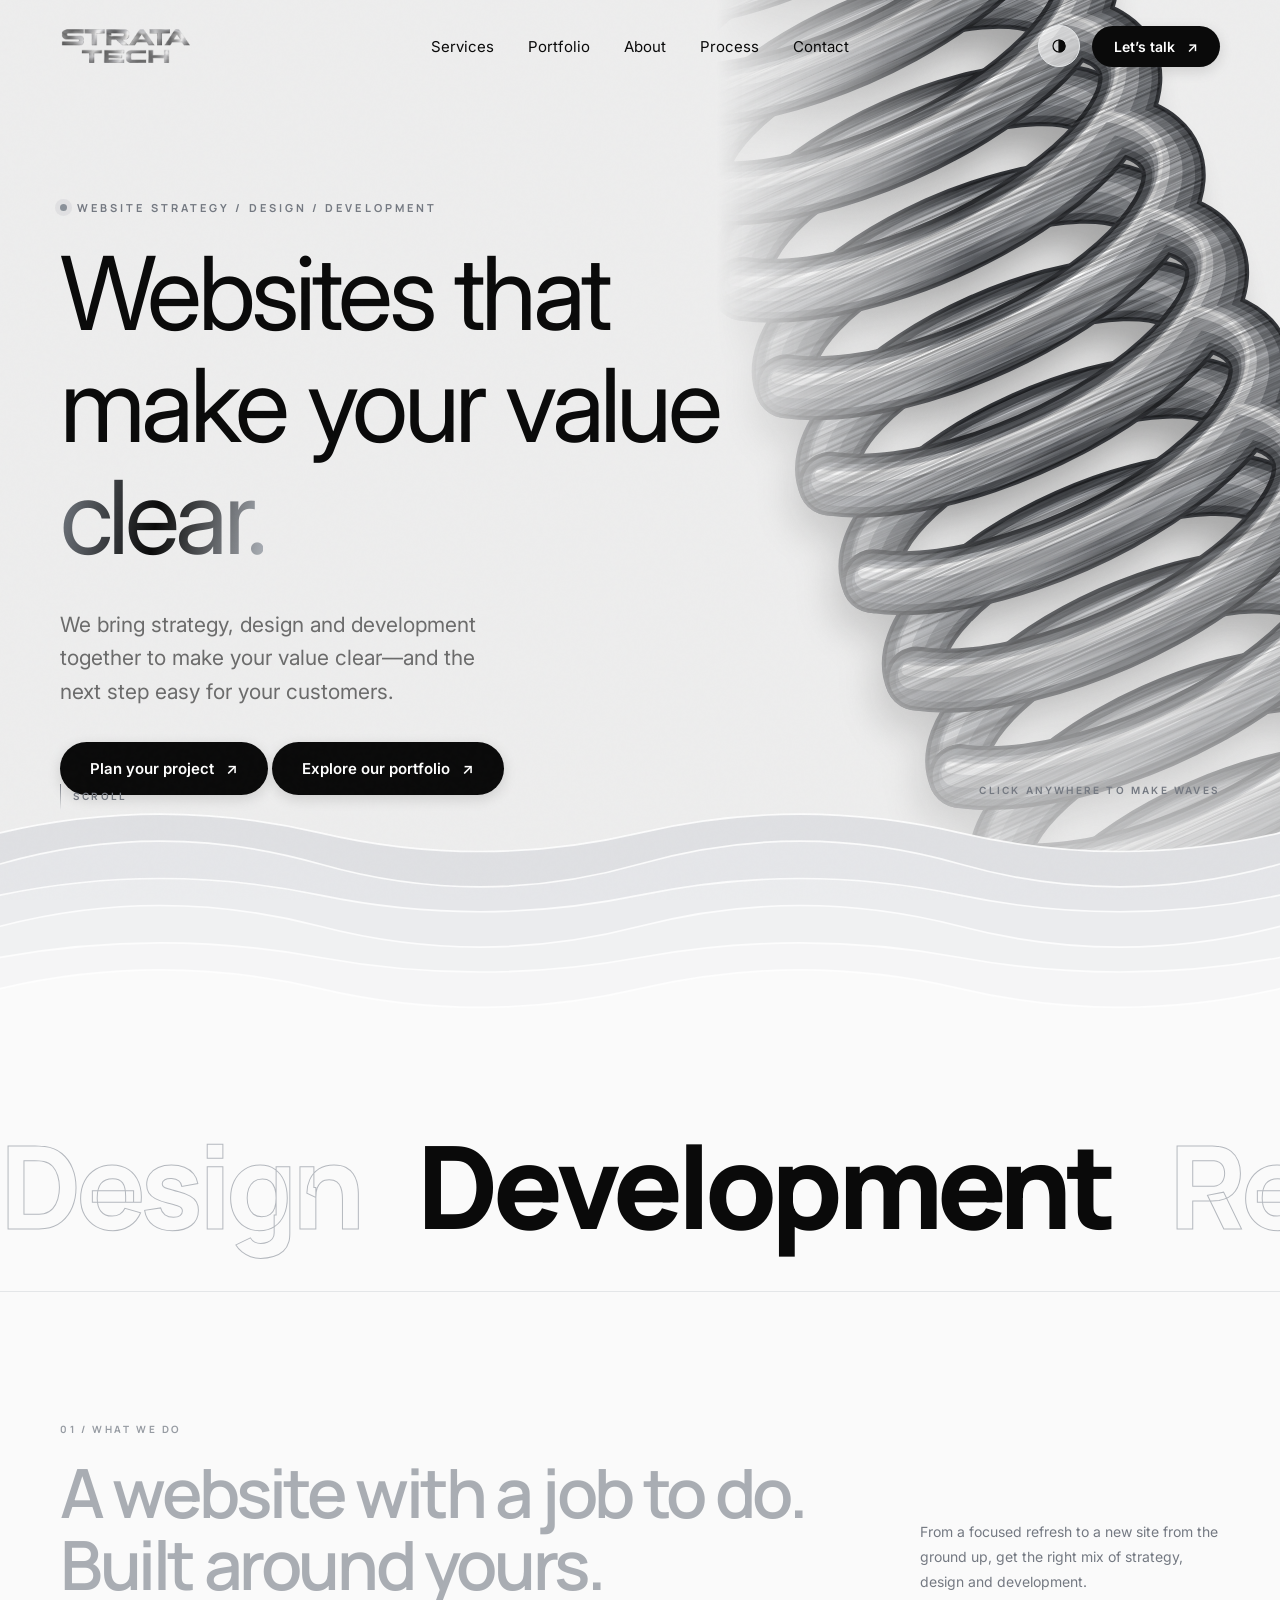
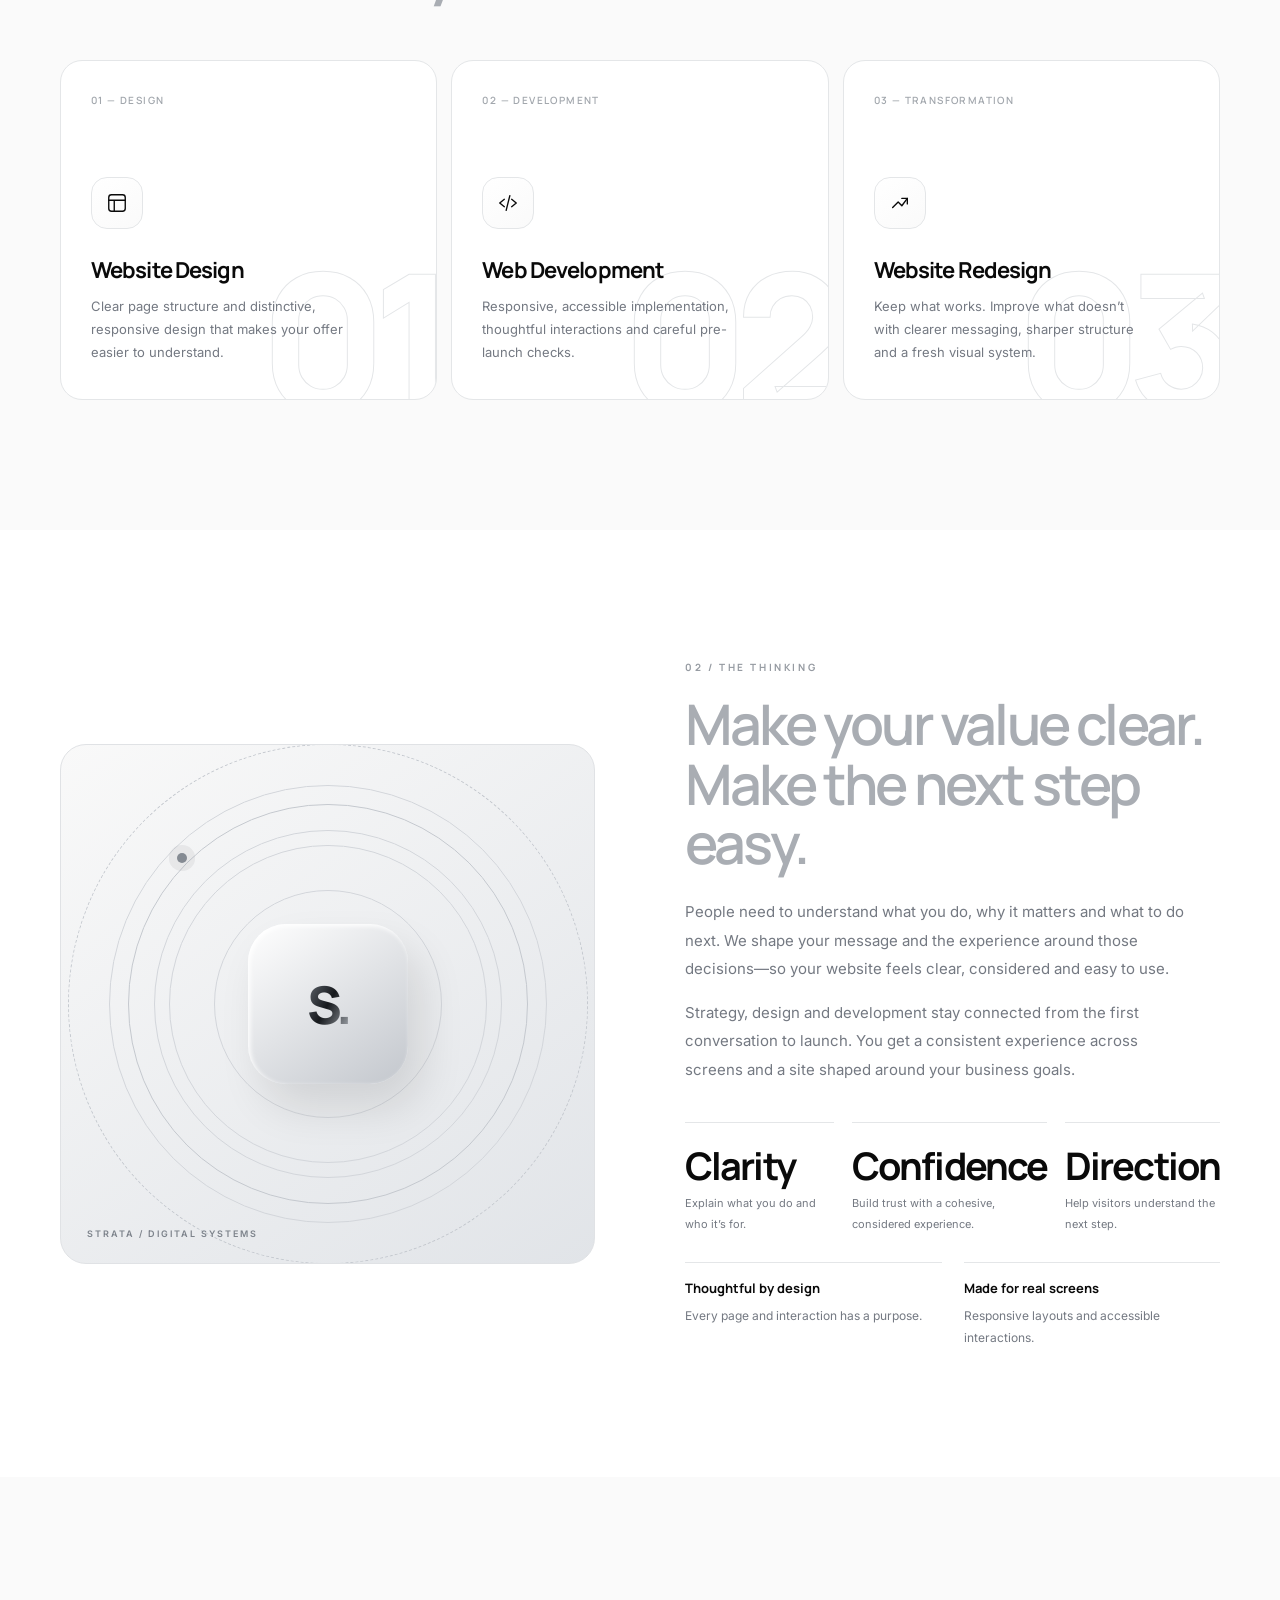
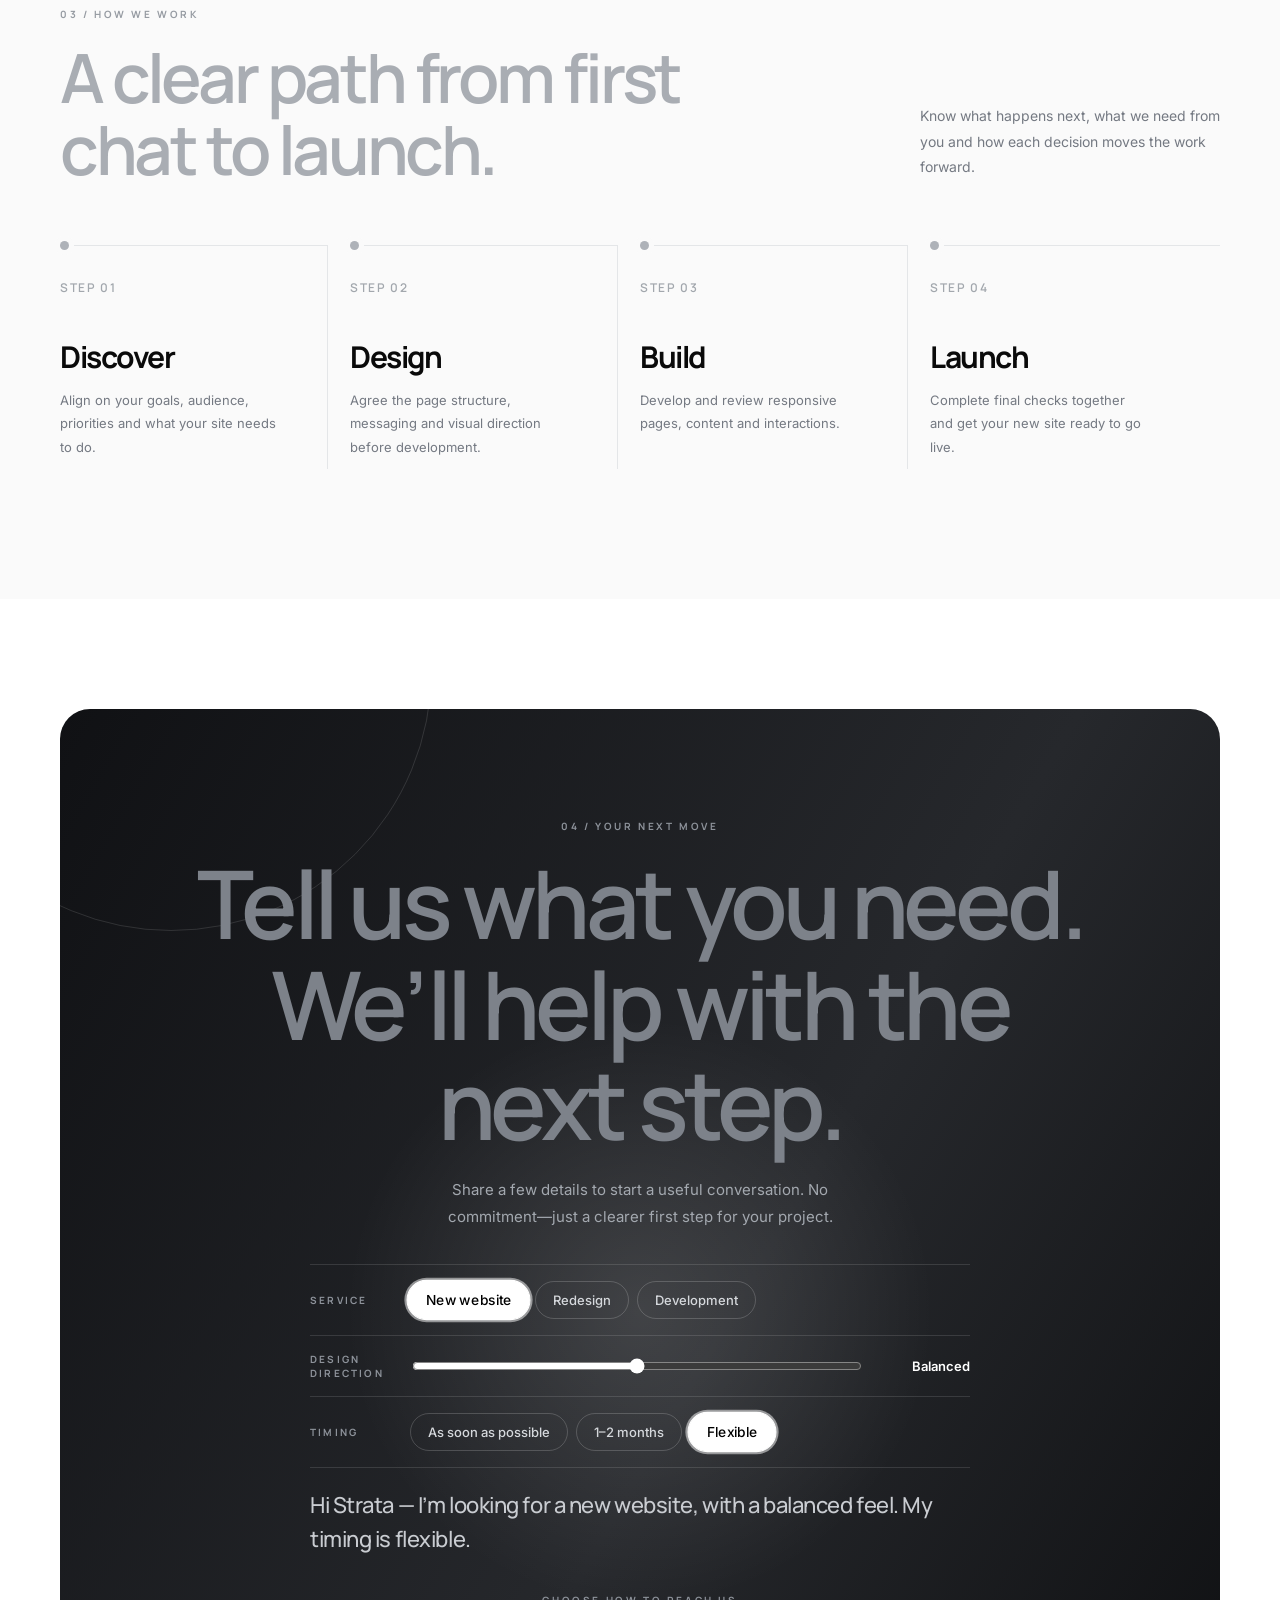
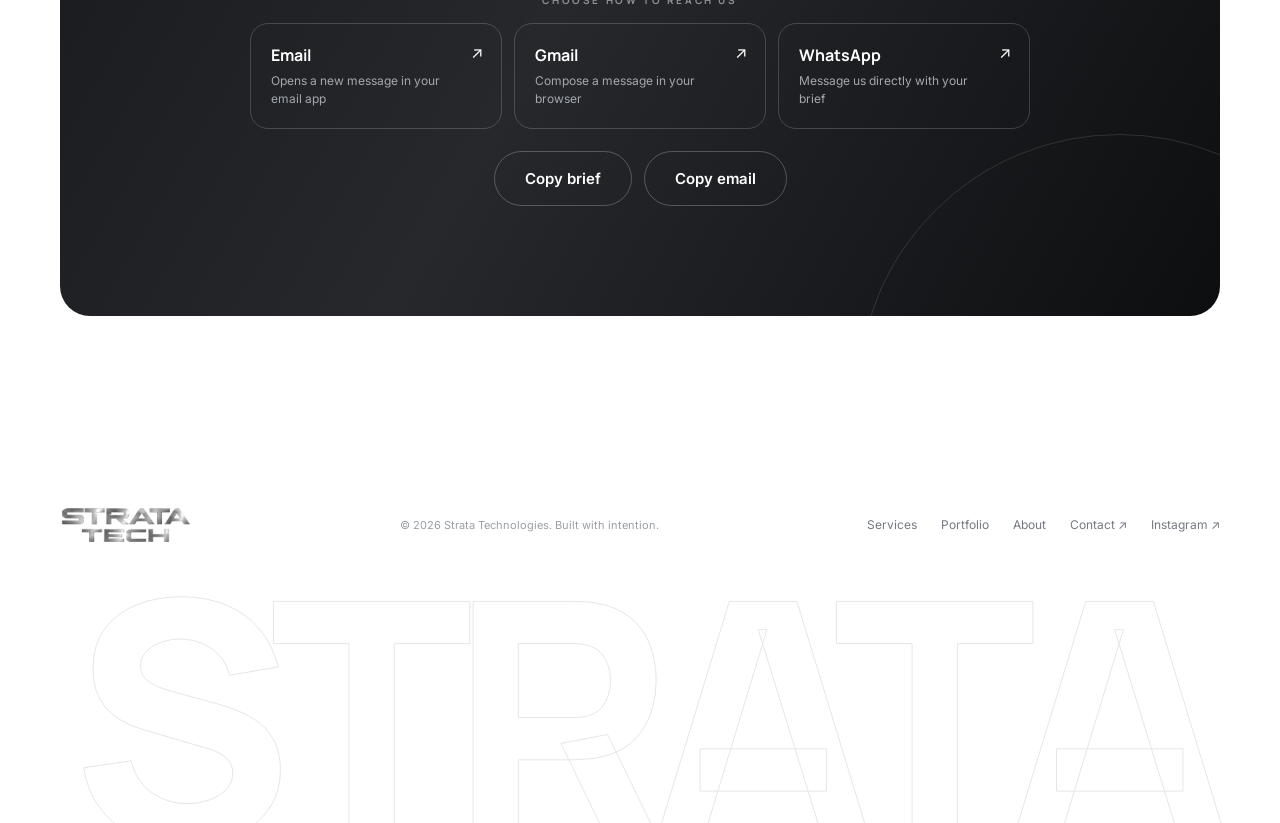
==== index.html @ b9d9a3f5 "Smooth the homepage hero word reveal Co-authored-by: Copilot <223556219+Copilot@users.noreply.github" ====
<!doctype html>
<html lang="en">
<head>
<meta charset="utf-8">
<meta name="viewport" content="width=device-width, initial-scale=1, viewport-fit=cover">
<meta name="theme-color" content="#ededed">
<link rel="icon" type="image/png" sizes="192x192" href="/icons/strata-icon-192.png">
<link rel="apple-touch-icon" sizes="180x180" href="/icons/strata-apple-touch-icon.png">
<link rel="manifest" href="manifest.json">
<meta name="description" content="Strata Technologies brings website strategy, design and development together to make your value clear and the next step easy.">
<meta name="robots" content="index, follow">
<link rel="canonical" href="https://stratatechnologies.net/">
<title>Strata Technologies — Websites that make your value clear</title>
<meta property="og:title" content="Strata Technologies — Websites that make your value clear">
<meta property="og:description" content="Strata Technologies brings website strategy, design and development together to make your value clear and the next step easy.">
<meta property="og:type" content="website">
<meta property="og:url" content="https://stratatechnologies.net/">
<script type="application/ld+json">
{
  "@context": "https://schema.org",
  "@graph": [
    {
      "@type": "Organization",
      "name": "Strata Technologies",
      "url": "https://stratatechnologies.net/",
      "logo": "https://stratatechnologies.net/icons/strata-icon-192.png",
      "sameAs": ["https://www.instagram.com/_stratatechnologies/"]
    },
    {
      "@type": "WebSite",
      "name": "Strata Technologies",
      "url": "https://stratatechnologies.net/"
    }
  ]
}
</script>
<link rel="preconnect" href="https://fonts.googleapis.com"><link rel="preconnect" href="https://fonts.gstatic.com" crossorigin>
<link href="https://fonts.googleapis.com/css2?family=Inter:wght@400;500;600&family=Manrope:wght@400;500;600;700;800&display=swap" rel="stylesheet">
<script>try{var savedTheme=localStorage.getItem('strata-theme');if(savedTheme)document.documentElement.setAttribute('data-theme',savedTheme)}catch(e){}</script>
<style>
:root{--bg:#fff;--bg2:#fafafa;--hero:#ededed;--ink:#0a0a0a;--muted:#747982;--line:#e4e6e8;--card:#fff;--silver:#aeb2b8;--ease:cubic-bezier(.2,.75,.25,1);--spring:cubic-bezier(.34,1.56,.64,1);box-sizing:border-box;padding-top:env(safe-area-inset-top,0px);padding-bottom:env(safe-area-inset-bottom,0px);color-scheme:light}
@media(prefers-color-scheme:dark){:root:not([data-theme="light"]){--bg:#0d0e10;--bg2:#121316;--hero:#16171a;--ink:#f1f2f3;--muted:#8d929a;--line:#26282c;--card:#16181b;color-scheme:dark}:root:not([data-theme="light"]) .strata-band{filter:invert(.9)}:root:not([data-theme="light"]) .logo-link img{filter:invert(1);mix-blend-mode:screen}}
:root[data-theme="dark"]{--bg:#0d0e10;--bg2:#121316;--hero:#16171a;--ink:#f1f2f3;--muted:#8d929a;--line:#26282c;--card:#16181b;color-scheme:dark}
*{box-sizing:border-box}html{scroll-behavior:smooth;scroll-padding-top:env(safe-area-inset-top,0px)}
body{margin:0;background:var(--bg);color:var(--ink);font-family:Inter,sans-serif;overflow-x:hidden;-webkit-font-smoothing:antialiased}
a{color:inherit;text-decoration:none}.wrap{width:min(1160px,calc(100% - 48px));margin:auto}
body.lock{overflow:hidden}
/* preloader */
.pre{position:fixed;inset:0;z-index:100;background:var(--hero);display:grid;place-items:center;transition:transform .55s var(--ease) .1s;clip-path:inset(0)}
.pre.done{transform:translateY(-101%)}
.pre-in{width:min(640px,82vw);text-align:center;position:relative}
.pre-in img{width:100%;height:auto;display:block;mix-blend-mode:multiply;animation:preIn .65s var(--ease) both}
.pre-in:before{content:"";position:absolute;left:0;right:0;top:0;bottom:44px;background:linear-gradient(100deg,transparent 38%,rgba(255,255,255,.9) 50%,transparent 62%);background-size:260% 100%;background-position:160% 0;animation:sweep 1.5s ease-in-out .7s forwards;z-index:1;pointer-events:none}
@keyframes preIn{from{opacity:0;transform:translateY(20px) scale(.96);filter:blur(10px)}to{opacity:1;transform:none;filter:blur(0)}}
@keyframes sweep{to{background-position:-60% 0}}
.pre small{display:block;font:600 11px Inter;letter-spacing:.35em;color:#7d838b;margin-top:30px}
.pre i{position:absolute;left:0;bottom:0;height:3px;background:var(--ink);width:0;transition:width .2s}
@keyframes preInD{from{opacity:0;transform:translateY(20px) scale(.96);filter:invert(1) blur(10px)}to{opacity:1;transform:none;filter:invert(1) blur(0)}}
@media(prefers-color-scheme:dark){:root:not([data-theme="light"]) .pre-in img{animation-name:preInD;mix-blend-mode:screen}}
:root[data-theme="dark"] .pre-in img{animation-name:preInD;mix-blend-mode:screen}
/* progress + cursor */
.prog{position:fixed;top:0;left:0;height:2px;width:100%;transform:scaleX(0);transform-origin:left;background:var(--ink);z-index:60}
.cur{position:fixed;left:0;top:0;width:12px;height:12px;border-radius:50%;background:#fff;mix-blend-mode:difference;pointer-events:none;z-index:120;transform:translate(-50%,-50%);transition:width .35s var(--spring),height .35s var(--spring);display:none}
.cur.on{display:block}.cur.big{width:74px;height:74px}.cur{opacity:0}.cur.m{opacity:1}html.cc,html.cc *{cursor:none!important}
.cur b{position:absolute;inset:0;display:grid;place-items:center;font:700 9px Inter;letter-spacing:.15em;color:#000;opacity:0}
.grain{position:fixed;inset:0;pointer-events:none;z-index:50;opacity:.13;background-image:url("data:image/svg+xml,%3Csvg viewBox='0 0 180 180' xmlns='http://www.w3.org/2000/svg'%3E%3Cfilter id='n'%3E%3CfeTurbulence type='fractalNoise' baseFrequency='.9' numOctaves='3' stitchTiles='stitch'/%3E%3C/filter%3E%3Crect width='100%25' height='100%25' filter='url(%23n)' opacity='.12'/%3E%3C/svg%3E")}
/* header */
header{position:fixed;top:0;left:0;width:100%;height:92px;z-index:70;display:flex;align-items:center;padding-top:env(safe-area-inset-top,0px);transition:background .4s,height .4s,backdrop-filter .4s,transform .5s var(--ease)}
header.s{height:68px;background:color-mix(in srgb,var(--bg) 72%,transparent);backdrop-filter:blur(16px);-webkit-backdrop-filter:blur(16px);border-bottom:1px solid var(--line)}header.h{transform:translateY(-100%)}
.nav{display:flex;align-items:center;justify-content:space-between}.logo-link img{height:38px;width:auto;display:block;transition:transform .5s var(--spring)}.logo-link:hover img{transform:scale(1.06)}
.links{position:absolute;left:50%;transform:translateX(-50%);display:flex;gap:34px;font-size:15px}
.links a,.foot a{position:relative}.links a:after,.foot a:after{content:"";position:absolute;left:0;bottom:-4px;height:1px;width:100%;background:currentColor;transform:scaleX(0);transform-origin:left;transition:transform .35s var(--ease)}.links a:hover:after,.foot a:hover:after{transform:scaleX(1)}
.btn{display:inline-flex;align-items:center;gap:12px;border-radius:100px;background:var(--ink);color:var(--bg);padding:17px 30px;font:600 15px Inter;position:relative;overflow:hidden;isolation:isolate;box-shadow:0 4px 14px #00000022;transition:transform .35s var(--spring),box-shadow .3s}
.btn:after{content:"";position:absolute;top:0;left:-70%;width:45%;height:100%;background:linear-gradient(100deg,transparent,rgba(255,255,255,.38),transparent);transform:skewX(-20deg);animation:shine 4.5s ease-in-out infinite}
@keyframes shine{0%,62%{left:-70%}100%{left:135%}}
.btn:hover{box-shadow:0 18px 32px #00000033}.btn span{transition:transform .3s}.btn:hover span{transform:translate(3px,-3px)}.btn.sm{padding:12px 22px;font-size:14px}
/* hero */
.hero{min-height:680px;height:100svh;background:var(--hero);position:relative;overflow:hidden;display:flex;align-items:center;padding-bottom:110px}
.hero-content{position:relative;z-index:2;padding-top:70px}
.eyebrow{display:flex;align-items:center;gap:10px;font:700 11px Manrope;letter-spacing:.28em;text-transform:uppercase;color:var(--muted);margin-bottom:26px}.eyebrow i{width:7px;height:7px;border-radius:50%;background:#8b929a;box-shadow:0 0 0 5px #8b929a22;animation:pulse 2.4s infinite}@keyframes pulse{50%{box-shadow:0 0 0 11px #8b929a00}}
.hero h1{font:400 clamp(46px,8.4vw,102px)/1.02 Inter;letter-spacing:-.045em;margin:0 0 30px}
.hero h1 .ln{display:block;overflow:hidden;padding-bottom:.08em}.hero h1 .wd{display:inline-block;transform:translateY(110%) rotate(5deg);transition:transform .8s var(--ease)}.go .hero h1 .wd{transform:none;transition-delay:calc(var(--i)*.04s)}
.hero h1 em{font-style:normal;background:linear-gradient(100deg,#777d85,var(--ink) 48%,#aeb3ba);-webkit-background-clip:text;background-clip:text;color:transparent}
.hero-copy{font-size:clamp(16px,1.8vw,21px);color:#6b6b6b;margin:0 0 34px;max-width:460px;line-height:1.6;opacity:0;transform:translateY(20px);transition:all 1s var(--ease) .9s}.go .hero-copy,.go .hero .btn-w{opacity:1;transform:none}.btn-w{opacity:0;transform:translateY(20px);transition:all 1s var(--ease) 1.1s;display:inline-block}
.ribbon{position:absolute;right:-6%;top:-6%;height:112%;width:min(52vw,640px);z-index:1;pointer-events:none;-webkit-mask-image:linear-gradient(to right,transparent 0,#000 38%),linear-gradient(to bottom,#000 55%,transparent 100%);-webkit-mask-composite:source-in;mask-image:linear-gradient(to right,transparent 0,#000 38%),linear-gradient(to bottom,#000 55%,transparent 100%);mask-composite:intersect;will-change:transform}.ribbon svg{width:100%;height:100%;display:block;overflow:visible}
.spin{animation:spinCoil 6s linear infinite}@keyframes spinCoil{to{transform:translateY(100px)}}
.meta{position:absolute;z-index:2;bottom:128px;left:max(24px,calc((100% - 1160px)/2));right:max(24px,calc((100% - 1160px)/2));display:flex;justify-content:space-between;font:600 10px Inter;letter-spacing:.22em;text-transform:uppercase;color:var(--muted)}.meta i{display:inline-block;width:1px;height:26px;background:linear-gradient(var(--muted),transparent);vertical-align:middle;margin-right:12px;animation:cue 1.6s infinite}@keyframes cue{50%{transform:scaleY(.4);transform-origin:top}}
.strata-band{line-height:0;overflow:hidden;position:relative;z-index:3;margin-top:-90px;pointer-events:none}.strata-band svg{display:block;width:100%;height:270px}.sl{animation:slideL 30s linear infinite}@keyframes slideL{to{transform:translateX(600px)}}
/* marquee */
.mq{overflow:hidden;padding:48px 0;background:var(--bg2);border-bottom:1px solid var(--line)}.mq-t{display:flex;width:max-content;animation:mq 36s linear infinite}.mq:hover .mq-t{animation-play-state:paused}
.mq-t span{font:800 clamp(54px,9vw,120px)/1 Manrope;letter-spacing:-.05em;padding-right:.5em;color:transparent;-webkit-text-stroke:1px #b4b8be;white-space:nowrap;transition:color .4s}.mq-t span:nth-child(even){color:var(--ink);-webkit-text-stroke:0}.mq-t span:hover{color:#9a9ea5}
@keyframes mq{to{transform:translateX(-50%)}}
/* sections */
section{padding:130px 0;position:relative}.top{display:flex;justify-content:space-between;align-items:end;gap:30px;margin-bottom:60px}
.kicker{font:700 10px Manrope;letter-spacing:.26em;text-transform:uppercase;color:#969ba2;margin-bottom:20px}
.title{font:600 clamp(36px,5.6vw,68px)/1.06 Manrope;letter-spacing:-.05em;margin:0;max-width:760px}.title span{color:#a9adb3}
.sw .wd{display:inline-block;opacity:0;transform:translateY(.7em);filter:blur(8px);transition:all .9s var(--ease);transition-delay:calc(var(--i)*.06s)}.sw.in .wd{opacity:1;transform:none;filter:none}
.intro{max-width:300px;color:var(--muted);font-size:14px;line-height:1.8;margin:0 0 6px}
.rv{opacity:0;transform:translateY(34px);transition:opacity .9s var(--ease),transform .9s var(--ease)}.rv.in{opacity:1;transform:none}.d1{transition-delay:.12s}.d2{transition-delay:.24s}.d3{transition-delay:.36s}
/* services */
.services{background:var(--bg2)}.grid{display:grid;grid-template-columns:repeat(3,1fr);gap:14px}
.card{background:var(--card);border:1px solid var(--line);border-radius:22px;padding:32px 30px 36px;min-height:340px;position:relative;overflow:hidden;display:flex;flex-direction:column;transform-style:preserve-3d;transition:box-shadow .5s,border-color .5s,opacity .9s var(--ease)}
.card:before{content:"";position:absolute;inset:0;background:radial-gradient(380px circle at var(--mx,50%) var(--my,0%),#c9cdd355,transparent 60%);opacity:0;transition:opacity .4s}.card:hover:before{opacity:1}.card:hover{box-shadow:0 30px 60px #11111114;border-color:#c9ccd1}
.card .big{position:absolute;right:-6px;bottom:-34px;font:800 190px/1 Manrope;letter-spacing:-.08em;color:transparent;-webkit-text-stroke:1px var(--line);transition:transform .7s var(--ease),-webkit-text-stroke-color .4s}.card:hover .big{transform:translate(-12px,-14px);-webkit-text-stroke-color:#b9bdc3}
.num{font:600 10px Manrope;letter-spacing:.14em;color:#a2a7ad;position:relative}
.ic{width:52px;height:52px;border:1px solid var(--line);border-radius:16px;display:grid;place-items:center;margin:auto 0 26px;background:linear-gradient(145deg,var(--card),var(--bg2));transition:transform .55s var(--spring)}.card:hover .ic{transform:rotate(-12deg) scale(1.15)}
.ic svg{width:22px;height:22px;stroke:currentColor;fill:none;stroke-width:1.5;stroke-linecap:round;stroke-linejoin:round}
.card h3{font:700 22px Manrope;letter-spacing:-.04em;margin:0 0 10px;position:relative}.card p{color:var(--muted);font-size:13px;line-height:1.75;margin:0;max-width:270px;position:relative}
/* about */
.about{display:grid;grid-template-columns:1fr 1fr;gap:90px;align-items:center}
.panel{height:520px;border-radius:26px;background:linear-gradient(145deg,#f9f9f9,#e1e4e8);border:1px solid #e0e2e5;position:relative;overflow:hidden;display:grid;place-items:center;touch-action:pan-y}
.orbit{position:absolute;border:1px solid #c5c9cf;border-radius:50%;width:400px;height:400px;animation:rot 28s linear infinite}.orbit:before,.orbit:after{content:"";position:absolute;border:1px solid #d3d6db;border-radius:50%;inset:40px}.orbit:after{inset:85px}.orbit.o2{width:520px;height:520px;animation-duration:44s;animation-direction:reverse;border-style:dashed}
.orbit i{position:absolute;width:10px;height:10px;border-radius:50%;background:#858b93;top:48px;left:48px;box-shadow:0 0 0 8px #858b9320}@keyframes rot{to{transform:rotate(360deg)}}
.core{width:160px;height:160px;border-radius:38px;background:linear-gradient(145deg,#fff,#c3c7cd);box-shadow:14px 24px 44px #0000001c,inset 2px 2px 5px #fff;display:grid;place-items:center;animation:fl 5s ease-in-out infinite;will-change:transform}
.core strong{font:800 52px Manrope;letter-spacing:-.08em;background:linear-gradient(120deg,#737981,#16191d,#b8bdc3);-webkit-background-clip:text;background-clip:text;color:transparent}@keyframes fl{50%{translate:0 -14px}}
.plabel{position:absolute;bottom:24px;left:26px;font:600 9px Inter;letter-spacing:.22em;text-transform:uppercase;color:#7d838b}
.copy>p{font-size:15px;line-height:1.9;color:var(--muted);max-width:500px}.copy .title{margin-bottom:26px;font-size:clamp(34px,4.6vw,56px)}
.stats{display:grid;grid-template-columns:repeat(3,1fr);gap:18px;margin-top:38px}.stat{border-top:1px solid var(--line);padding-top:16px}.stat b{font:700 38px Manrope;letter-spacing:-.05em;display:block}.stat small{color:var(--muted);font-size:11px;line-height:1.5}
.values{display:grid;grid-template-columns:1fr 1fr;gap:22px;margin-top:30px}.value{border-top:1px solid var(--line);padding-top:16px}.value b{font:700 13px Manrope;display:block;margin-bottom:7px}.value small{color:var(--muted);font-size:12px;line-height:1.6}
/* process */
.process{background:var(--bg2)}.pl{position:relative;display:grid;grid-template-columns:repeat(4,1fr)}
.pi{padding:30px 22px 10px 0;position:relative;transition:opacity .5s;border-top:1px solid var(--line)}.pi:after{content:"";position:absolute;top:-1px;left:0;width:calc(var(--step,0)*100%);height:2px;background:var(--ink);transition:width .12s linear}.pi:not(:last-child){border-right:1px solid var(--line);margin-right:22px}
.pi:before{content:"";position:absolute;top:-5px;left:0;width:9px;height:9px;border-radius:50%;background:var(--silver);box-shadow:0 0 0 5px var(--bg2);transition:background .4s,transform .4s var(--spring)}.pi.on:before{background:var(--ink);transform:scale(1.5)}
.pi .num{font-size:12px}.pi h3{font:700 30px Manrope;letter-spacing:-.05em;margin:40px 0 12px;transition:transform .5s var(--ease)}.pi:hover h3{transform:translateX(8px)}.pi p{font-size:13px;color:var(--muted);line-height:1.8;max-width:220px;margin:0}
/* cta */
.cta{padding:110px 0}.box{border-radius:30px;background:linear-gradient(120deg,#101114,#26282c 55%,#0d0e10);color:#fff;padding:110px 30px;text-align:center;position:relative;overflow:hidden}
.box:before,.box:after{content:"";position:absolute;border:1px solid #ffffff1f;border-radius:50%;width:520px;height:520px;top:-300px;left:-150px;animation:rot 40s linear infinite}.box:after{top:auto;left:auto;right:-160px;bottom:-340px}
.box .glow{position:absolute;width:520px;height:520px;border-radius:50%;background:radial-gradient(circle,#ffffff26,transparent 65%);left:var(--gx,50%);top:var(--gy,50%);transform:translate(-50%,-50%);pointer-events:none;transition:left .3s,top .3s}
.box>*{position:relative}.box .title{margin:0 auto 22px;max-width:900px;font-size:clamp(40px,7.4vw,96px)}.box .title span{color:#7d828a}.box .kicker{color:#8d929a}
.box p{font-size:15px;color:#a3a8af;margin:0 auto 34px;max-width:440px;line-height:1.8}.box .btn{background:#fff;color:#000}
footer{padding:80px 0 0;overflow:hidden}.frow{display:flex;justify-content:space-between;align-items:center;gap:20px;padding-bottom:40px;flex-wrap:wrap}.fc{font-size:11px;color:#9a9fa5}.foot{display:flex;gap:24px;font-size:12px;color:var(--muted)}
.wm{font:800 clamp(90px,26vw,380px)/.78 Manrope;letter-spacing:-.07em;text-align:center;color:transparent;-webkit-text-stroke:1px var(--line);white-space:nowrap;user-select:none;margin-bottom:-.06em;transition:-webkit-text-stroke-color .6s}.wm:hover{-webkit-text-stroke-color:#9a9ea5}
.nr{display:flex;align-items:center;gap:12px}.tg{width:42px;height:42px;border-radius:50%;border:1px solid var(--line);background:color-mix(in srgb,var(--bg) 60%,transparent);color:var(--ink);cursor:pointer;display:grid;place-items:center;transition:transform .6s var(--spring),border-color .3s}.tg:hover{transform:rotate(180deg);border-color:var(--ink)}.tg svg{width:18px;height:18px;stroke:currentColor;stroke-width:1.6;fill:none}
:root[data-theme="dark"] .strata-band{filter:invert(.9)}:root[data-theme="dark"] .logo-link img{filter:invert(1);mix-blend-mode:screen}
.rg{position:absolute;border:1px solid #8b929a;border-radius:50%;width:0;height:0;transform:translate(-50%,-50%);animation:rg 1.4s var(--ease) forwards;pointer-events:none;z-index:1}@keyframes rg{to{width:560px;height:560px;opacity:0}}
.box{--vib:.5}.box .glow{width:calc(360px + var(--vib)*560px);height:calc(360px + var(--vib)*560px);opacity:calc(.35 + var(--vib)*1.1)}
.bld{max-width:660px;margin:0 auto 36px;text-align:left;display:grid;gap:16px}.bld .row{display:flex;align-items:center;gap:14px;flex-wrap:wrap;border-top:1px solid #ffffff1f;padding-top:16px}.lb{font:700 10px Manrope;letter-spacing:.22em;text-transform:uppercase;color:#8d929a;width:86px}.chips{display:flex;gap:8px;flex-wrap:wrap}
.chip{font:500 13px Inter;color:#d5d8dc;background:transparent;border:1px solid #ffffff2e;border-radius:100px;padding:10px 17px;cursor:pointer;transition:all .35s var(--spring)}.chip:hover{border-color:#fff;transform:translateY(-3px)}.chip.on{background:#fff;color:#000;border-color:#fff;transform:scale(1.06)}
#vb{flex:1;min-width:150px;accent-color:#fff;cursor:pointer}#vo{font:600 13px Inter;color:#fff;min-width:92px;text-align:right}
.sum{font:500 clamp(17px,2.3vw,22px)/1.55 Manrope;color:#c9ccd1;border-top:1px solid #ffffff1f;padding-top:20px;letter-spacing:-.02em}.sum b{color:#fff;font-weight:600;border-bottom:1px solid #8d929a}
.acts{display:flex;gap:12px;justify-content:center;flex-wrap:wrap}.box .btn.ghost{background:transparent;color:#fff;border:1px solid #ffffff3d;box-shadow:none}
.lb2{font:700 10px Manrope;letter-spacing:.26em;text-transform:uppercase;color:#8d929a;margin-bottom:16px}.ch{display:grid;grid-template-columns:repeat(auto-fit,minmax(210px,1fr));gap:12px;max-width:780px;margin:0 auto 22px;text-align:left}.chn{display:block;position:relative;border:1px solid #ffffff2e;border-radius:18px;padding:20px 44px 20px 20px;color:#fff;transition:all .4s var(--spring)}.chn[hidden]{display:none}.chn:hover{background:#fff;color:#000;transform:translateY(-4px)}.chn b{font:700 16px Manrope;display:block;margin-bottom:6px}.chn small{font-size:12px;line-height:1.5;color:#a3a8af;display:block}.chn:hover small{color:#555}.chn span{position:absolute;right:18px;top:18px;transition:transform .3s}.chn:hover span{transform:translate(3px,-3px)}
.toast{position:fixed;left:50%;bottom:calc(28px + env(safe-area-inset-bottom,0px));transform:translate(-50%,30px);background:var(--ink);color:var(--bg);font:600 13px Inter;padding:12px 20px;border-radius:100px;opacity:0;pointer-events:none;transition:all .4s var(--spring);z-index:95}.toast.on{opacity:1;transform:translate(-50%,0)}
@media(max-width:600px){.lb{width:100%}#vo{text-align:left}}
@media(max-width:900px){.links{display:flex;position:absolute;left:0;top:100%;transform:none;width:100%;justify-content:flex-start;gap:24px;padding:12px max(24px,calc((100% - 1160px)/2));overflow-x:auto;white-space:nowrap;background:color-mix(in srgb,var(--bg) 90%,transparent);backdrop-filter:blur(16px);-webkit-backdrop-filter:blur(16px);border-bottom:1px solid var(--line);font-size:13px;scrollbar-width:none}.links::-webkit-scrollbar{display:none}.about{grid-template-columns:1fr;gap:50px}.grid{grid-template-columns:1fr 1fr}.pl{grid-template-columns:1fr 1fr;row-gap:36px}.pi:nth-child(2){border-right:0;margin-right:0}.top{display:block}.intro{margin-top:18px}.ribbon{width:70vw;right:-22%}}
@media(max-width:900px){section[id]{scroll-margin-top:140px}}
@media(max-width:600px){.wrap{width:calc(100% - 36px)}.links{padding:12px 18px;gap:20px}section{padding:88px 0}.grid{grid-template-columns:1fr}.card{min-height:290px}.pl{grid-template-columns:1fr}.pi{border-right:0!important;margin-right:0!important}.pi h3{margin-top:18px}.hero{align-items:flex-end;padding-bottom:140px}.ribbon{width:92vw;right:-38%;top:-4%;height:70%;opacity:.3}.meta{display:none}.strata-band{margin-top:-60px}.strata-band svg{height:190px}.panel{height:380px}.orbit{width:300px;height:300px}.orbit.o2{width:380px;height:380px}.stats{gap:10px}.stat b{font-size:28px}.box{padding:80px 20px}.foot{flex-wrap:wrap}}
@media(hover:none){.cur{display:none!important}}
@media(prefers-reduced-motion:reduce){*,*:before,*:after{animation-duration:.01ms!important;animation-iteration-count:1!important;transition-duration:.01ms!important;scroll-behavior:auto!important}.rv,.sw .wd,.hero h1 .wd,.hero-copy,.btn-w{opacity:1!important;transform:none!important;filter:none!important}}
:focus-visible{outline:3px solid #6f7782;outline-offset:4px}
section[id]{scroll-margin-top:110px}
:root[data-theme="dark"] .hero-copy{color:#c4c8ce}
@media(prefers-color-scheme:dark){:root:not([data-theme="light"]) .hero-copy{color:#c4c8ce}}
.chip[aria-pressed="true"]{box-shadow:0 0 0 2px #ffffff80}
.box:before,.box:after{pointer-events:none}
.skip{position:absolute;top:12px;left:-1000px;z-index:110;padding:12px 18px;background:var(--ink);color:var(--bg);border-radius:8px;font-weight:600}.skip:focus{left:18px}
@media(max-width:900px){header .links{left:50%;top:calc(100% - 12px);transform:translateX(-50%);width:max-content;max-width:calc(100% - 24px);justify-content:center;gap:4px;padding:7px;border:1px solid var(--line);border-radius:100px;background:color-mix(in srgb,var(--bg) 88%,transparent);box-shadow:0 12px 32px #00000016}header.s .links{top:calc(100% + 10px)}header .links a{flex:0 0 auto;padding:10px 12px;border-radius:100px;color:var(--muted);transition:background .3s var(--ease),color .3s var(--ease)}header .links a:after{display:none}header .links a:hover,header .links a[aria-current="location"]{background:var(--ink);color:var(--bg)}}
@media(max-width:600px){header .links{gap:2px;padding:6px;max-width:calc(100% - 20px)}header .links a{padding:9px 10px;font-size:12px}}
.meta{bottom:90px}
@media(min-width:601px) and (max-width:900px){.hero{min-height:780px}.hero-content{padding-top:120px}.meta{display:none}}
@media(max-width:900px){header.h{transform:translateY(-200%)}}
@media(max-width:600px){header{position:absolute;height:120px;align-items:flex-start;transform:none!important;background:transparent;transition:opacity .45s var(--ease),height .4s,background .4s}header.s{height:120px;opacity:0;pointer-events:none;background:transparent;backdrop-filter:none;-webkit-backdrop-filter:none;border-bottom:0}header.h{opacity:0;pointer-events:none}.nav{margin:0 auto;padding-top:8px}header .links,header.s .links{top:62px}.hero{height:auto;align-items:flex-start;padding:136px 0 45px}.hero-content{margin:0 auto;padding-top:0}section[id]{scroll-margin-top:16px}}
@media(max-width:600px){header .links,header.s .links{background:transparent;border-color:transparent;box-shadow:none;backdrop-filter:none;-webkit-backdrop-filter:none}.nr{gap:8px;flex-shrink:0}.nav .btn.sm{padding:10px 12px;font-size:13px;white-space:nowrap}}
@media(max-width:360px){.logo-link img{height:32px}.tg{width:36px;height:36px}.nr{gap:6px}.nav .btn.sm{padding:8px 10px;font-size:12px}}
@media(max-width:600px){.hero .btn-w{display:flex;flex-direction:column;align-items:flex-start;gap:12px}.strata-band{margin-top:-30px}}
</style>
</head>
<body>
<a class="skip" href="#top">Skip to main content</a>
<div class="pre" id="pre"><div class="pre-in"><img src="/assets/images/strata-preloader.png" alt="Strata Tech"><small id="pc">0%</small></div><i id="pb"></i></div>
<div class="prog" id="prog"></div><div class="cur" id="cur"><b>VIEW</b></div><div class="grain"></div>
<header id="hd"><div class="wrap nav"><a class="logo-link" href="#top" aria-label="Strata home"><img src="icons/strata-wordmark.png" alt="Strata Tech"></a><nav class="links"><a href="#services">Services</a><a href="/portfolio.html">Portfolio</a><a href="#about">About</a><a href="#process">Process</a><a href="#contact">Contact</a></nav><div class="nr"><button class="tg" id="tg" type="button" aria-label="Toggle light and dark theme"><svg viewBox="0 0 24 24"><circle cx="12" cy="12" r="8"/><path d="M12 4a8 8 0 0 1 0 16z" fill="currentColor"/></svg></button><a class="btn sm mag" href="#contact">Let’s talk <span>↗</span></a></div></div></header>
<main id="top" tabindex="-1">
<section class="hero" id="hero"><div class="wrap hero-content"><div class="eyebrow"><i></i>Website strategy / design / development</div>
<h1><span class="ln"><span class="wd" style="--i:0">Websites</span> <span class="wd" style="--i:1">that</span></span><span class="ln"><span class="wd" style="--i:2">make</span> <span class="wd" style="--i:3">your</span> <span class="wd" style="--i:4">value</span></span><span class="ln"><span class="wd" style="--i:5"><em>clear.</em></span></span></h1>
<p class="hero-copy">We bring strategy, design and development together to make your value clear—and the next step easy for your customers.</p><span class="btn-w"><a class="btn mag" href="#contact">Plan your project <span>↗</span></a> <a class="btn mag" href="/portfolio.html">Explore our portfolio <span>↗</span></a></span></div>
<div class="ribbon" aria-hidden="true"><svg viewBox="0 0 600 1000" preserveAspectRatio="xMidYMid slice">
<defs>
<linearGradient id="tgb" gradientUnits="userSpaceOnUse" x1="100" y1="0" x2="500" y2="0"><stop offset="0" stop-color="#6a6d72"/><stop offset=".35" stop-color="#9a9da2"/><stop offset=".6" stop-color="#6f7277"/><stop offset="1" stop-color="#8e9196"/></linearGradient>
<linearGradient id="tgf" gradientUnits="userSpaceOnUse" x1="100" y1="0" x2="500" y2="0"><stop offset="0" stop-color="#80838a"/><stop offset=".3" stop-color="#b9bcc0"/><stop offset=".55" stop-color="#7b7e84"/><stop offset=".8" stop-color="#aeb1b5"/><stop offset="1" stop-color="#86898e"/></linearGradient>
<g id="B" fill="none" stroke-linecap="round"><path d="M110 -350 A190 78 0 0 1 490 -350"/><path d="M110 -250 A190 78 0 0 1 490 -250"/><path d="M110 -150 A190 78 0 0 1 490 -150"/><path d="M110 -50 A190 78 0 0 1 490 -50"/><path d="M110 50 A190 78 0 0 1 490 50"/><path d="M110 150 A190 78 0 0 1 490 150"/><path d="M110 250 A190 78 0 0 1 490 250"/><path d="M110 350 A190 78 0 0 1 490 350"/><path d="M110 450 A190 78 0 0 1 490 450"/><path d="M110 550 A190 78 0 0 1 490 550"/><path d="M110 650 A190 78 0 0 1 490 650"/><path d="M110 750 A190 78 0 0 1 490 750"/><path d="M110 850 A190 78 0 0 1 490 850"/><path d="M110 950 A190 78 0 0 1 490 950"/><path d="M110 1050 A190 78 0 0 1 490 1050"/><path d="M110 1150 A190 78 0 0 1 490 1150"/><path d="M110 1250 A190 78 0 0 1 490 1250"/></g>
<g id="F" fill="none" stroke-linecap="round"><path d="M490 -350 A190 78 0 0 1 110 -250"/><path d="M490 -250 A190 78 0 0 1 110 -150"/><path d="M490 -150 A190 78 0 0 1 110 -50"/><path d="M490 -50 A190 78 0 0 1 110 50"/><path d="M490 50 A190 78 0 0 1 110 150"/><path d="M490 150 A190 78 0 0 1 110 250"/><path d="M490 250 A190 78 0 0 1 110 350"/><path d="M490 350 A190 78 0 0 1 110 450"/><path d="M490 450 A190 78 0 0 1 110 550"/><path d="M490 550 A190 78 0 0 1 110 650"/><path d="M490 650 A190 78 0 0 1 110 750"/><path d="M490 750 A190 78 0 0 1 110 850"/><path d="M490 850 A190 78 0 0 1 110 950"/><path d="M490 950 A190 78 0 0 1 110 1050"/><path d="M490 1050 A190 78 0 0 1 110 1150"/><path d="M490 1150 A190 78 0 0 1 110 1250"/><path d="M490 1250 A190 78 0 0 1 110 1350"/></g>
<filter id="bl" x="-30%" y="-30%" width="160%" height="160%"><feGaussianBlur stdDeviation="16"/></filter>
<filter id="nz" x="0" y="0" width="100%" height="100%"><feTurbulence type="fractalNoise" baseFrequency=".004 .55" numOctaves="2" seed="4"/><feColorMatrix type="matrix" values="0 0 0 0 0 0 0 0 0 0 0 0 0 0 0 .9 0 0 0 -.22"/></filter>
<mask id="cm" maskUnits="userSpaceOnUse" x="-300" y="-400" width="1200" height="1800"><g stroke="#fff" stroke-width="56" fill="none" stroke-linecap="round"><use href="#B"/><use href="#F"/></g></mask>
</defs>
<g transform="translate(-14,24) rotate(-24 300 500)" opacity=".3" filter="url(#bl)"><g stroke="#000" stroke-width="56"><use href="#B"/><use href="#F"/></g></g>
<g transform="rotate(-24 300 500)">
<g class="spin"><use href="#B" stroke="#2f3135" stroke-width="60"/><use href="#B" stroke="#55585d" stroke-width="52"/><use href="#B" stroke="url(#tgb)" stroke-width="40"/><use href="#B" stroke="#9a9da2" stroke-width="26" transform="translate(-3,-5)"/><use href="#B" stroke="#bfc1c5" stroke-width="11" transform="translate(-5,-10)"/><use href="#F" stroke="#34363a" stroke-width="60"/><use href="#F" stroke="#62656a" stroke-width="52"/><use href="#F" stroke="url(#tgf)" stroke-width="40"/><use href="#F" stroke="#b4b6ba" stroke-width="26" transform="translate(-3,-5)"/><use href="#F" stroke="#e6e7e9" stroke-width="11" transform="translate(-5,-11)"/><use href="#F" stroke="#fff" stroke-width="3" transform="translate(-6,-15)"/></g>
<g mask="url(#cm)"><rect x="-300" y="-400" width="1200" height="1800" filter="url(#nz)"/></g>
</g></svg></div>
<div class="meta" aria-hidden="true"><span><i></i>Scroll</span><span>Click anywhere to make waves</span></div></section>
<div class="strata-band" aria-hidden="true"><svg viewBox="0 0 1200 260" preserveAspectRatio="none"><g class="sl" style="animation-duration:26s;animation-direction:normal;animation-delay:-0s"><path d="M-600 22 Q-450 -14 -300 22 T0 22 T300 22 T600 22 T900 22 T1200 22 T1500 22 T1800 22 L1800 320 L-600 320 Z" fill="#dfe0e3" stroke="#fff" stroke-opacity=".85" stroke-width="1.6"/></g><g class="sl" style="animation-duration:34s;animation-direction:reverse;animation-delay:-5s"><path d="M-600 52 Q-450 8 -300 52 T0 52 T300 52 T600 52 T900 52 T1200 52 T1500 52 T1800 52 L1800 320 L-600 320 Z" fill="#e5e6e9" stroke="#fff" stroke-opacity=".85" stroke-width="1.6"/></g><g class="sl" style="animation-duration:22s;animation-direction:normal;animation-delay:-10s"><path d="M-600 82 Q-450 50 -300 82 T0 82 T300 82 T600 82 T900 82 T1200 82 T1500 82 T1800 82 L1800 320 L-600 320 Z" fill="#ebecee" stroke="#fff" stroke-opacity=".85" stroke-width="1.6"/></g><g class="sl" style="animation-duration:40s;animation-direction:reverse;animation-delay:-15s"><path d="M-600 112 Q-450 72 -300 112 T0 112 T300 112 T600 112 T900 112 T1200 112 T1500 112 T1800 112 L1800 320 L-600 320 Z" fill="#f0f1f2" stroke="#fff" stroke-opacity=".85" stroke-width="1.6"/></g><g class="sl" style="animation-duration:30s;animation-direction:normal;animation-delay:-20s"><path d="M-600 142 Q-450 114 -300 142 T0 142 T300 142 T600 142 T900 142 T1200 142 T1500 142 T1800 142 L1800 320 L-600 320 Z" fill="#f5f5f6" stroke="#fff" stroke-opacity=".85" stroke-width="1.6"/></g><g class="sl" style="animation-duration:36s;animation-direction:reverse;animation-delay:-25s"><path d="M-600 172 Q-450 136 -300 172 T0 172 T300 172 T600 172 T900 172 T1200 172 T1500 172 T1800 172 L1800 320 L-600 320 Z" fill="#fafafa" stroke="#fff" stroke-opacity=".85" stroke-width="1.6"/></g></svg></div>
<div class="mq" aria-hidden="true"><div class="mq-t"><span>Design</span><span>Development</span><span>Redesign</span><span>Strategy</span><span>Design</span><span>Development</span><span>Redesign</span><span>Strategy</span></div></div>
<section class="services" id="services"><div class="wrap"><div class="top"><div><div class="kicker">01 / What we do</div><h2 class="title sw">A website with a job to do. <span>Built around yours.</span></h2></div><p class="intro rv">From a focused refresh to a new site from the ground up, get the right mix of strategy, design and development.</p></div><div class="grid">
<article class="card rv tilt"><span class="num">01 — DESIGN</span><span class="big">01</span><div class="ic"><svg viewBox="0 0 24 24"><rect x="3" y="3" width="18" height="18" rx="3"/><path d="M3 9h18M9 21V9"/></svg></div><h3>Website Design</h3><p>Clear page structure and distinctive, responsive design that makes your offer easier to understand.</p></article>
<article class="card rv d1 tilt"><span class="num">02 — DEVELOPMENT</span><span class="big">02</span><div class="ic"><svg viewBox="0 0 24 24"><path d="m8 8-5 4 5 4M16 8l5 4-5 4M14 4l-4 16"/></svg></div><h3>Web Development</h3><p>Responsive, accessible implementation, thoughtful interactions and careful pre-launch checks.</p></article>
<article class="card rv d2 tilt"><span class="num">03 — TRANSFORMATION</span><span class="big">03</span><div class="ic"><svg viewBox="0 0 24 24"><path d="M4 17 10 11l4 4 6-8"/><path d="M14 7h6v6"/></svg></div><h3>Website Redesign</h3><p>Keep what works. Improve what doesn’t with clearer messaging, sharper structure and a fresh visual system.</p></article>
</div></div></section>
<section id="about"><div class="wrap about"><div class="panel rv" id="panel"><div class="orbit o2"></div><div class="orbit"><i></i></div><div class="core" id="core"><strong>S.</strong></div><span class="plabel">STRATA / DIGITAL SYSTEMS</span></div>
<div class="copy rv d1"><div class="kicker">02 / The thinking</div><h2 class="title sw">Make your value clear. <span>Make the next step easy.</span></h2><p>People need to understand what you do, why it matters and what to do next. We shape your message and the experience around those decisions—so your website feels clear, considered and easy to use.</p><p>Strategy, design and development stay connected from the first conversation to launch. You get a consistent experience across screens and a site shaped around your business goals.</p>
<div class="stats"><div class="stat"><b>Clarity</b><small>Explain what you do and who it’s for.</small></div><div class="stat"><b>Confidence</b><small>Build trust with a cohesive, considered experience.</small></div><div class="stat"><b>Direction</b><small>Help visitors understand the next step.</small></div></div>
<div class="values"><div class="value"><b>Thoughtful by design</b><small>Every page and interaction has a purpose.</small></div><div class="value"><b>Made for real screens</b><small>Responsive layouts and accessible interactions.</small></div></div></div></div></section>
<section class="process" id="process"><div class="wrap"><div class="top"><div><div class="kicker">03 / How we work</div><h2 class="title sw">A clear path from <span>first chat to launch.</span></h2></div><p class="intro rv">Know what happens next, what we need from you and how each decision moves the work forward.</p></div><div class="pl" id="pl">
<div class="pi rv"><span class="num">STEP 01</span><h3>Discover</h3><p>Align on your goals, audience, priorities and what your site needs to do.</p></div>
<div class="pi rv d1"><span class="num">STEP 02</span><h3>Design</h3><p>Agree the page structure, messaging and visual direction before development.</p></div>
<div class="pi rv d2"><span class="num">STEP 03</span><h3>Build</h3><p>Develop and review responsive pages, content and interactions.</p></div>
<div class="pi rv d3"><span class="num">STEP 04</span><h3>Launch</h3><p>Complete final checks together and get your new site ready to go live.</p></div></div></div></section>
<section class="cta" id="contact"><div class="wrap"><div class="box rv" id="box"><div class="glow"></div><div class="kicker">04 / Your next move</div><h2 class="title sw">Tell us what you need. <span>We’ll help with the next step.</span></h2><p>Share a few details to start a useful conversation. No commitment—just a clearer first step for your project.</p><div class="bld" id="bld"><div class="row"><span class="lb" id="need-label">Service</span><div class="chips" data-k="svc" role="group" aria-labelledby="need-label"><button type="button" class="chip on" data-v="a new website" aria-pressed="true">New website</button><button type="button" class="chip" data-v="a redesign" aria-pressed="false">Redesign</button><button type="button" class="chip" data-v="custom development" aria-pressed="false">Development</button></div></div><div class="row"><label class="lb" for="vb">Design direction</label><input type="range" id="vb" min="0" max="100" value="50" aria-label="Design direction, from minimal to expressive"><output id="vo" aria-live="polite">Balanced</output></div><div class="row"><span class="lb" id="timeline-label">Timing</span><div class="chips" data-k="tl" role="group" aria-labelledby="timeline-label"><button type="button" class="chip" data-v="as soon as possible" aria-pressed="false">As soon as possible</button><button type="button" class="chip" data-v="1–2 months" aria-pressed="false">1–2 months</button><button type="button" class="chip on" data-v="flexible" aria-pressed="true">Flexible</button></div></div><div class="sum" id="sum" aria-live="polite"></div></div><div class="lb2">Choose how to reach us</div><div class="ch"><a class="chn" id="send" href="mailto:stratatechnologies2@gmail.com"><b>Email</b><small>Opens a new message in your email app</small><span>↗</span></a><a class="chn" id="c-gm" href="https://mail.google.com/mail/?view=cm&amp;fs=1&amp;to=stratatechnologies2@gmail.com" target="_blank" rel="noopener"><b>Gmail</b><small>Compose a message in your browser</small><span>↗</span></a><a class="chn" id="c-wa" href="#" target="_blank" rel="noopener" hidden><b>WhatsApp</b><small>Message us directly with your brief</small><span>↗</span></a></div><div class="acts"><button class="btn ghost" id="cpb" type="button">Copy brief</button><button class="btn ghost" id="cp" type="button">Copy email</button></div><div class="toast" id="ts" role="status" aria-live="polite"></div></div></div></section>
</main>
<footer><div class="wrap frow"><a class="logo-link" href="#top"><img src="icons/strata-wordmark.png" alt="Strata Tech"></a><span class="fc">© <span id="yr"></span> Strata Technologies. Built with intention.</span><div class="foot"><a href="#services">Services</a><a href="/portfolio.html">Portfolio</a><a href="#about">About</a><a href="#contact">Contact ↗</a><a href="https://www.instagram.com/_stratatechnologies/" target="_blank" rel="noopener noreferrer" aria-label="Strata Technologies on Instagram">Instagram ↗</a></div></div><div class="wm" aria-hidden="true">STRATA</div></footer>
<script>
(function(){
var d=document,$=function(s,c){return(c||d).querySelector(s)},$$=function(s,c){return[].slice.call((c||d).querySelectorAll(s))};
var rm=matchMedia('(prefers-reduced-motion:reduce)').matches,fine=matchMedia('(hover:hover) and (pointer:fine)').matches;
$('#yr').textContent=new Date().getFullYear();
/* split words */
$$('.sw').forEach(function(el){var i=0;(function w(n){[].slice.call(n.childNodes).forEach(function(c){if(c.nodeType===3){var f=d.createDocumentFragment();c.textContent.split(/(\s+)/).forEach(function(t){if(!t)return;if(/^\s+$/.test(t))f.appendChild(d.createTextNode(' '));else{var s=d.createElement('span');s.className='wd';s.style.setProperty('--i',i++);s.textContent=t;f.appendChild(s)}});n.replaceChild(f,c)}else if(c.nodeType===1)w(c)})})(el)});
/* preloader */
var pre=$('#pre'),pc=$('#pc'),pb=$('#pb'),v=0,t0=performance.now();
d.body.classList.add('lock');
function tick(now){v=Math.min(100,(now-t0)/(rm?10:1100)*100);pc.textContent=Math.floor(v)+'%';pb.style.width=v+'%';if(v<100)requestAnimationFrame(tick);else{pre.classList.add('done');d.body.classList.remove('lock');setTimeout(function(){d.documentElement.classList.add('go');d.body.classList.add('go')},250);setTimeout(function(){pre.style.display='none'},850)}}
requestAnimationFrame(tick);
/* reveal */
var io=new IntersectionObserver(function(es){es.forEach(function(e){if(e.isIntersecting){e.target.classList.add('in');io.unobserve(e.target)}})},{threshold:.18});
$$('.rv,.sw').forEach(function(e){io.observe(e)});
/* scroll */
var hd=$('#hd'),prog=$('#prog'),rb=$('#hero .ribbon'),pl=$('#pl'),pis=$$('.pi'),navLinks=$$('header .links a'),navSections=navLinks.map(function(a){var href=a.getAttribute('href');return href&&href.charAt(0)==='#'?$(href):null}),ly=0,mx=0,my=0,tx=0,ty=0;
function onS(){var y=scrollY,h=d.documentElement.scrollHeight-innerHeight;prog.style.transform='scaleX('+(y/h)+')';hd.classList.toggle('s',y>40);hd.classList.toggle('h',y>ly&&y>500);ly=y;
var active=null;navSections.forEach(function(s){if(s&&s.getBoundingClientRect().top<=innerHeight*.4)active=s.id});navLinks.forEach(function(a){if(a.getAttribute('href')==='#'+active)a.setAttribute('aria-current','location');else a.removeAttribute('aria-current')});
pis.forEach(function(e,i){var r=e.getBoundingClientRect(),isStacked=innerWidth<=600,viewPoint=isStacked?innerHeight*.82:innerHeight*.8,travel=isStacked?innerHeight*.45:innerHeight*.7,sharedProgress=Math.max(0,Math.min(1,(viewPoint-pl.getBoundingClientRect().top)/travel)),progress=isStacked?Math.max(0,Math.min(1,(viewPoint-r.top)/travel)):Math.max(0,Math.min(1,sharedProgress*pis.length-i));e.style.setProperty('--step',progress);e.classList.toggle('on',progress>.02)})}
addEventListener('scroll',onS,{passive:true});onS();
/* frame loop: ribbon parallax + cursor */
var cur=$('#cur'),cx=0,cy=0,px=0,py=0;
if(fine&&!rm){cur.classList.add('on');d.documentElement.classList.add('cc');addEventListener('mousemove',function(e){px=e.clientX;py=e.clientY;if(!cur.classList.contains('m')){cx=px;cy=py;cur.classList.add('m')}mx=(e.clientX/innerWidth-.5);my=(e.clientY/innerHeight-.5)},{passive:true})}
function loop(){cx+=(px-cx)*.4;cy+=(py-cy)*.4;if(fine)cur.style.transform='translate('+cx+'px,'+cy+'px) translate(-50%,-50%)';
tx+=(mx-tx)*.06;ty+=(my-ty)*.06;if(rb&&!rm){var s=Math.min(scrollY,900);rb.style.transform='translate('+(tx*-34)+'px,'+(ty*-26-s*.18)+'px) rotate('+(s*.012+tx*3)+'deg)'}requestAnimationFrame(loop)}
if(!rm)requestAnimationFrame(loop);
/* cursor states */
if(fine){$$('a,.card').forEach(function(a){a.addEventListener('mouseenter',function(){cur.classList.add('big')});a.addEventListener('mouseleave',function(){cur.classList.remove('big')})})}
/* magnetic buttons */
if(fine&&!rm)$$('.mag').forEach(function(b){b.addEventListener('mousemove',function(e){var r=b.getBoundingClientRect();b.style.transform='translate('+((e.clientX-r.left-r.width/2)*.28)+'px,'+((e.clientY-r.top-r.height/2)*.4)+'px) scale(1.05)'});b.addEventListener('mouseleave',function(){b.style.transform=''})});
/* card tilt + spotlight */
$$('.tilt').forEach(function(c){c.addEventListener('pointermove',function(e){if(e.pointerType==='touch')return;var r=c.getBoundingClientRect(),x=(e.clientX-r.left)/r.width,y=(e.clientY-r.top)/r.height;c.style.setProperty('--mx',x*100+'%');c.style.setProperty('--my',y*100+'%');if(!rm&&c.classList.contains('in'))c.style.transform='perspective(900px) rotateX('+((.5-y)*9)+'deg) rotateY('+((x-.5)*11)+'deg) translateY(-8px)'});c.addEventListener('pointerleave',function(){c.style.transform=''})});
/* about panel parallax */
var pn=$('#panel'),core=$('#core');
function drag(e){var r=pn.getBoundingClientRect(),x=(e.clientX-r.left)/r.width-.5,y=(e.clientY-r.top)/r.height-.5;core.style.transform='translate('+x*60+'px,'+y*50+'px) rotate('+(-12+x*30)+'deg)'}
if(!rm){pn.addEventListener('pointermove',drag);pn.addEventListener('pointerleave',function(){core.style.transform=''});core.style.transition='transform .5s cubic-bezier(.2,.75,.25,1)'}
/* theme toggle */
var tg=$('#tg'),rt=d.documentElement;function isDark(){var t=rt.getAttribute('data-theme');return t?t==='dark':matchMedia('(prefers-color-scheme:dark)').matches}tg.setAttribute('aria-pressed',isDark());
tg.addEventListener('click',function(){var n=isDark()?'light':'dark';rt.setAttribute('data-theme',n);tg.setAttribute('aria-pressed',n==='dark');try{localStorage.setItem('strata-theme',n)}catch(e){}});
/* hero ripples */
var hero=$('#hero');hero.addEventListener('pointerdown',function(e){if(e.target.closest('a,button'))return;var r=hero.getBoundingClientRect();[0,.18].forEach(function(dl){var g=d.createElement('i');g.className='rg';g.style.left=(e.clientX-r.left)+'px';g.style.top=(e.clientY-r.top)+'px';g.style.animationDelay=dl+'s';hero.appendChild(g);setTimeout(function(){g.remove()},1700)})});
/* project builder */
var CFG={email:'stratatechnologies2@gmail.com',whatsapp:'905391333219'},gm=$('#c-gm'),wa=$('#c-wa'),brief='',bxx=$('#box'),sum=$('#sum'),send=$('#send'),vb=$('#vb'),vo=$('#vo'),ts=$('#ts'),svc=['a new website'],tl='flexible',VB=[[20,'minimal'],[45,'clean'],[70,'balanced'],[90,'bold'],[101,'expressive']];
function vibe(){var v=+vb.value;for(var i=0;i<VB.length;i++)if(v<VB[i][0])return VB[i][1]}
function toast(t){ts.textContent=t;ts.classList.add('on');setTimeout(function(){ts.classList.remove('on')},2400)}
function copyText(text,success,failure){if(!navigator.clipboard||!navigator.clipboard.writeText){toast(failure);return}navigator.clipboard.writeText(text).then(function(){toast(success)},function(){toast(failure)})}
function up(){var v=vibe(),s=svc.length?svc.join(' and '):'a new digital presence';vo.textContent=v.charAt(0).toUpperCase()+v.slice(1);bxx.style.setProperty('--vib',vb.value/100);
var timing=tl==='as soon as possible'?'I’m hoping to start as soon as possible.':tl==='1–2 months'?'I’m looking to start in 1–2 months.':'My timing is flexible.';
var article=v==='expressive'?'an':'a',msg='Hi Strata — I’m looking for '+s+', with '+article+' '+v+' feel. '+timing;
sum.textContent=msg;
send.href='mailto:stratatechnologies2@gmail.com?subject='+encodeURIComponent('Let’s build something')+'&body='+encodeURIComponent(msg+'\n\nA bit about my project:\n');brief=msg;gm.href='https://mail.google.com/mail/?view=cm&fs=1&to='+CFG.email+'&su='+encodeURIComponent('Let’s build something')+'&body='+encodeURIComponent(msg+'\n\nA bit about my project:\n');if(CFG.whatsapp)wa.href='https://wa.me/'+CFG.whatsapp+'?text='+encodeURIComponent(msg)}
$$('.chip').forEach(function(c){c.addEventListener('click',function(){var g=c.parentNode;if(g.dataset.k==='svc'){c.classList.toggle('on');svc=$$('.chip.on',g).map(function(x){return x.dataset.v})}else{$$('.chip',g).forEach(function(x){x.classList.remove('on')});c.classList.add('on');tl=c.dataset.v}$$('.chip',g).forEach(function(x){x.setAttribute('aria-pressed',x.classList.contains('on'))});up()})});
vb.addEventListener('input',up);if(CFG.whatsapp)wa.hidden=false;up();
$('#cpb').addEventListener('click',function(){copyText(brief,'Brief copied','Copy not available — select the brief above to copy it')});
$('#cp').addEventListener('click',function(){copyText(CFG.email,'Email copied','Copy not available — email us at '+CFG.email)});
/* CTA glow follows pointer */
var bx=$('#box');bx.addEventListener('pointermove',function(e){var r=bx.getBoundingClientRect();bx.style.setProperty('--gx',(e.clientX-r.left)+'px');bx.style.setProperty('--gy',(e.clientY-r.top)+'px')});
})();
</script>
</body></html>
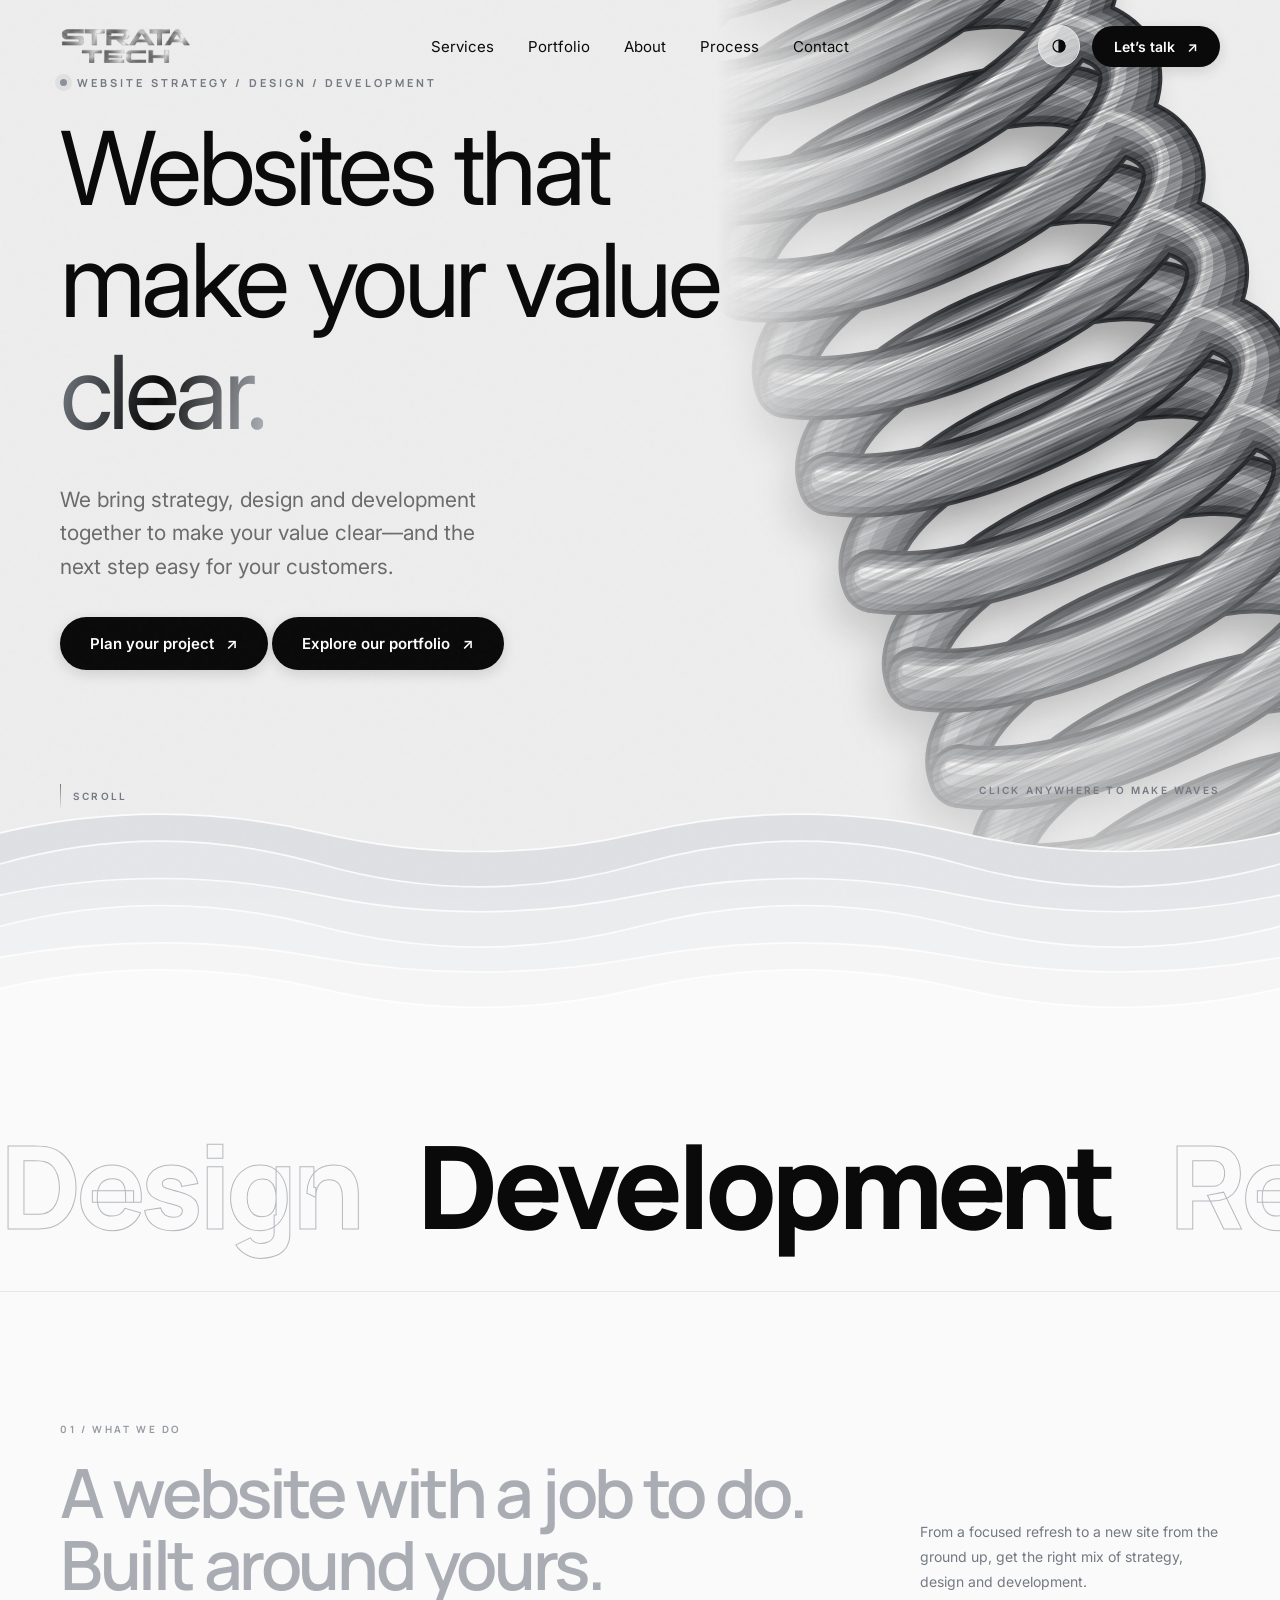
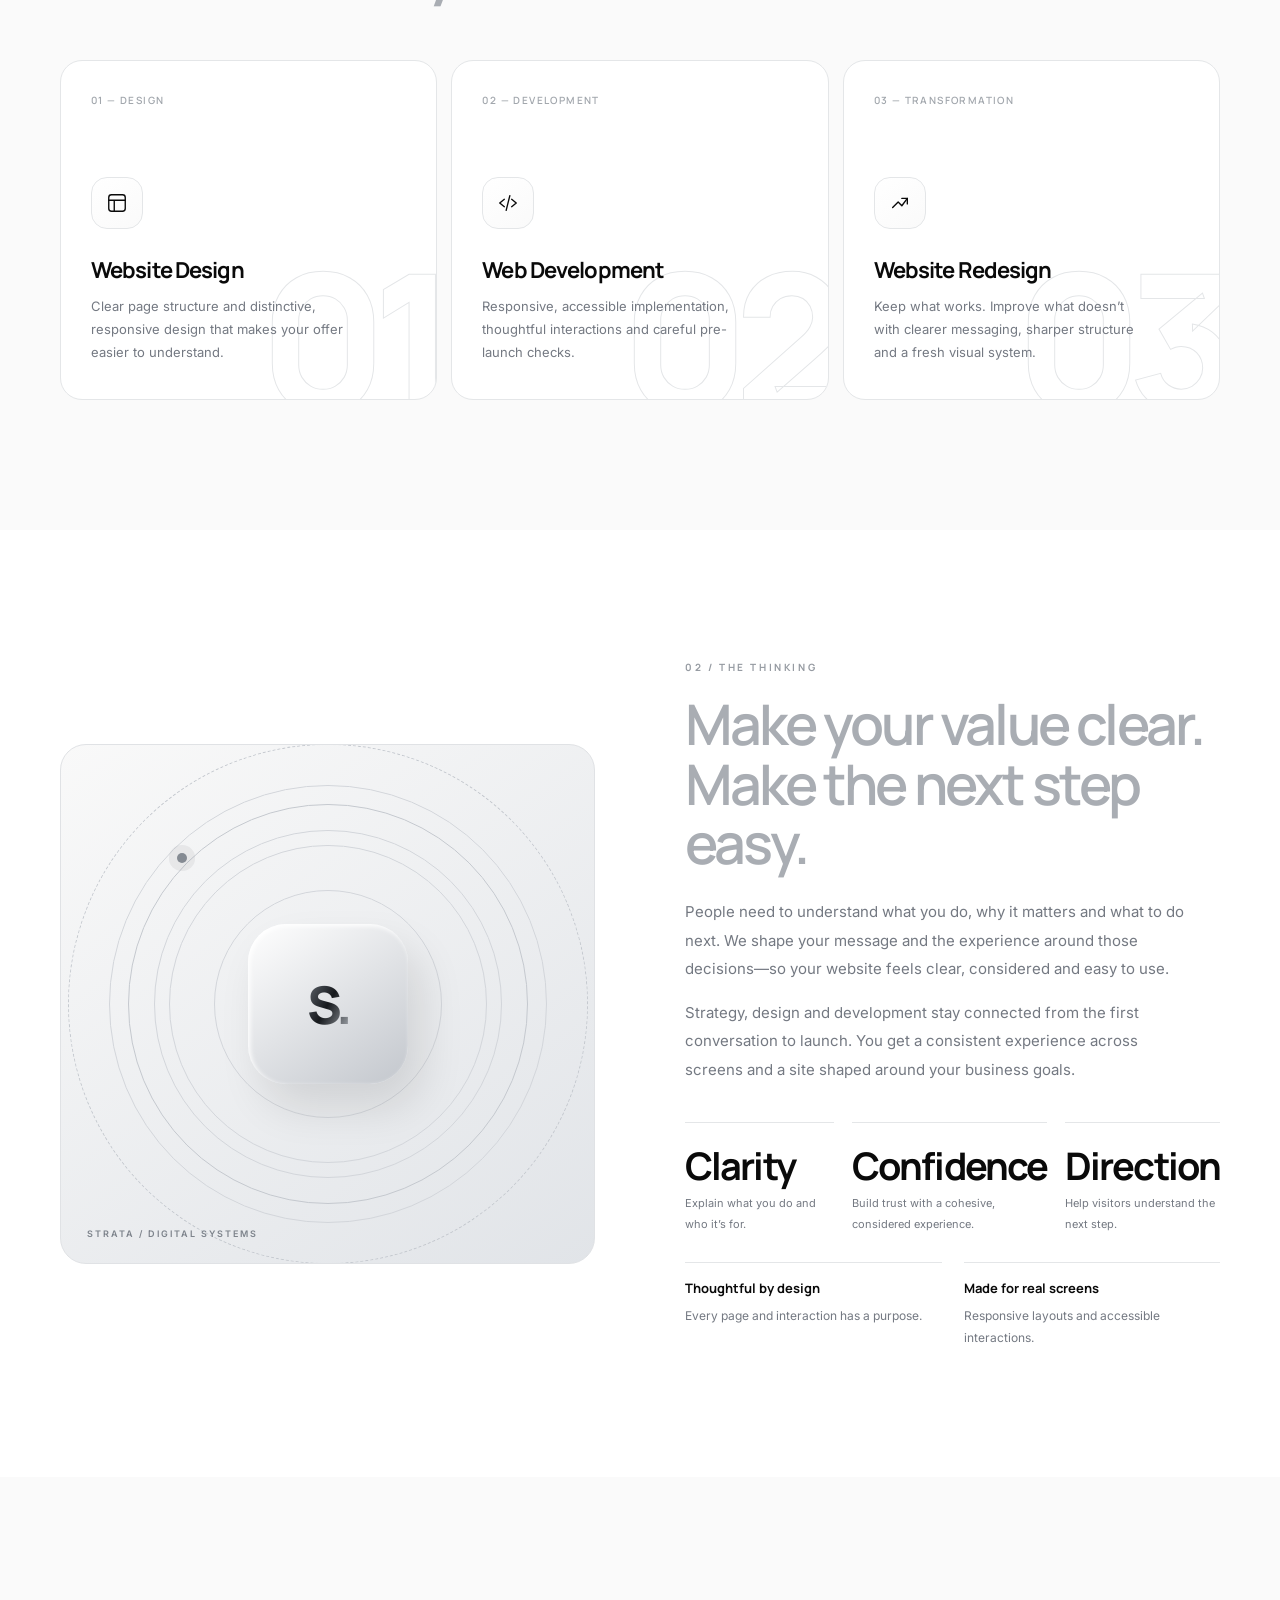
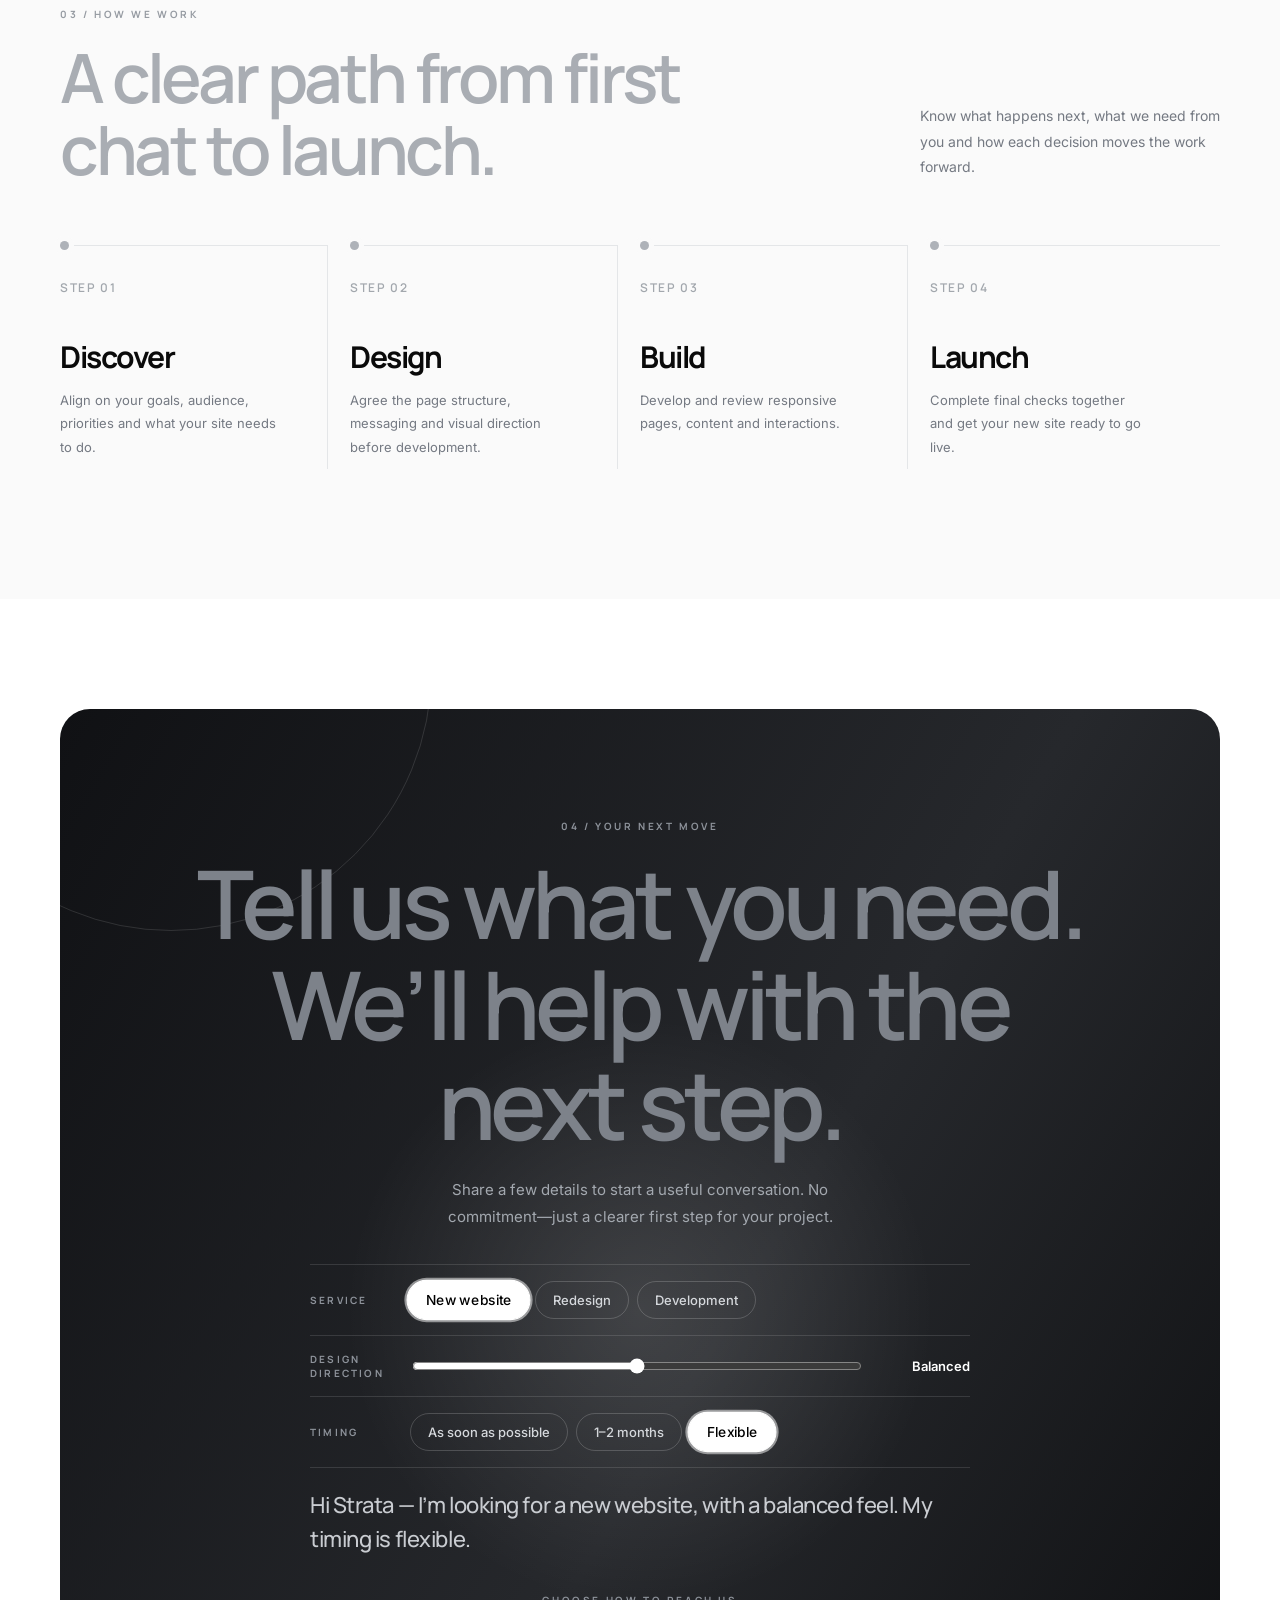
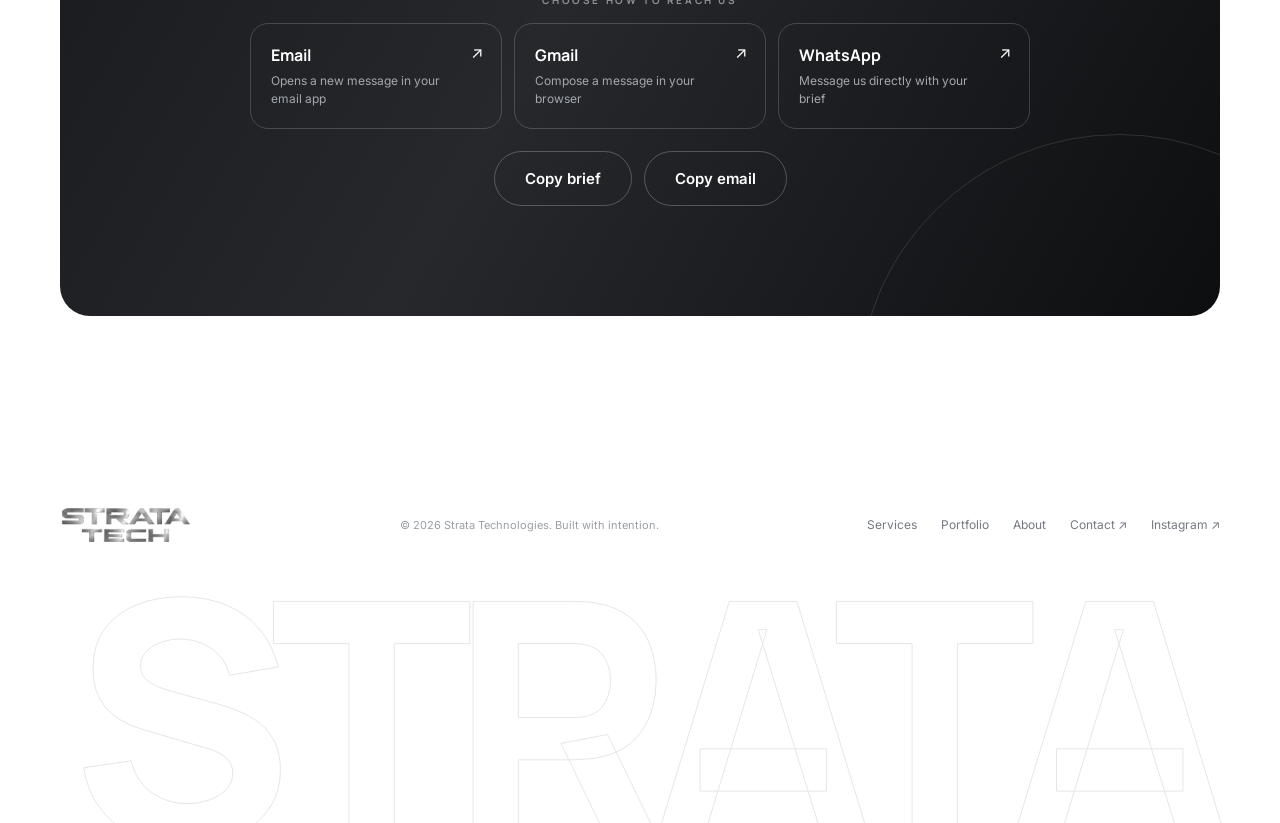
==== commit 3fc2aa04: "Lift desktop homepage hero content Co-authored-by: Copilot <223556219+Copilot@users.noreply.github.c" ====
--- a/index.html
+++ b/index.html
@@ -79,7 +79,7 @@
 .hero-content{position:relative;z-index:2;padding-top:70px}
 .eyebrow{display:flex;align-items:center;gap:10px;font:700 11px Manrope;letter-spacing:.28em;text-transform:uppercase;color:var(--muted);margin-bottom:26px}.eyebrow i{width:7px;height:7px;border-radius:50%;background:#8b929a;box-shadow:0 0 0 5px #8b929a22;animation:pulse 2.4s infinite}@keyframes pulse{50%{box-shadow:0 0 0 11px #8b929a00}}
 .hero h1{font:400 clamp(46px,8.4vw,102px)/1.02 Inter;letter-spacing:-.045em;margin:0 0 30px}
-.hero h1 .ln{display:block;overflow:hidden;padding-bottom:.08em}.hero h1 .wd{display:inline-block;transform:translateY(110%) rotate(5deg);transition:transform .8s var(--ease)}.go .hero h1 .wd{transform:none;transition-delay:calc(var(--i)*.04s)}
+.hero h1 .ln{display:block;overflow:hidden;padding-bottom:.08em}.hero h1 .wd{display:inline-block;opacity:0;transform:translateY(110%) rotate(5deg) scale(.96);transition:transform .9s cubic-bezier(.16,1,.3,1),opacity .45s ease-out}.go .hero h1 .wd{opacity:1;transform:translateY(0) rotate(0) scale(1);transition-delay:calc(var(--i)*.06s)}
 .hero h1 em{font-style:normal;background:linear-gradient(100deg,#777d85,var(--ink) 48%,#aeb3ba);-webkit-background-clip:text;background-clip:text;color:transparent}
 .hero-copy{font-size:clamp(16px,1.8vw,21px);color:#6b6b6b;margin:0 0 34px;max-width:460px;line-height:1.6;opacity:0;transform:translateY(20px);transition:all 1s var(--ease) .9s}.go .hero-copy,.go .hero .btn-w{opacity:1;transform:none}.btn-w{opacity:0;transform:translateY(20px);transition:all 1s var(--ease) 1.1s;display:inline-block}
 .ribbon{position:absolute;right:-6%;top:-6%;height:112%;width:min(52vw,640px);z-index:1;pointer-events:none;-webkit-mask-image:linear-gradient(to right,transparent 0,#000 38%),linear-gradient(to bottom,#000 55%,transparent 100%);-webkit-mask-composite:source-in;mask-image:linear-gradient(to right,transparent 0,#000 38%),linear-gradient(to bottom,#000 55%,transparent 100%);mask-composite:intersect;will-change:transform}.ribbon svg{width:100%;height:100%;display:block;overflow:visible}
@@ -163,6 +163,7 @@
 @media(max-width:600px){header .links,header.s .links{background:transparent;border-color:transparent;box-shadow:none;backdrop-filter:none;-webkit-backdrop-filter:none}.nr{gap:8px;flex-shrink:0}.nav .btn.sm{padding:10px 12px;font-size:13px;white-space:nowrap}}
 @media(max-width:360px){.logo-link img{height:32px}.tg{width:36px;height:36px}.nr{gap:6px}.nav .btn.sm{padding:8px 10px;font-size:12px}}
 @media(max-width:600px){.hero .btn-w{display:flex;flex-direction:column;align-items:flex-start;gap:12px}.strata-band{margin-top:-30px}}
+@media(min-width:901px){.hero-content{transform:translateY(-125px);z-index:4}}
 </style>
 </head>
 <body>
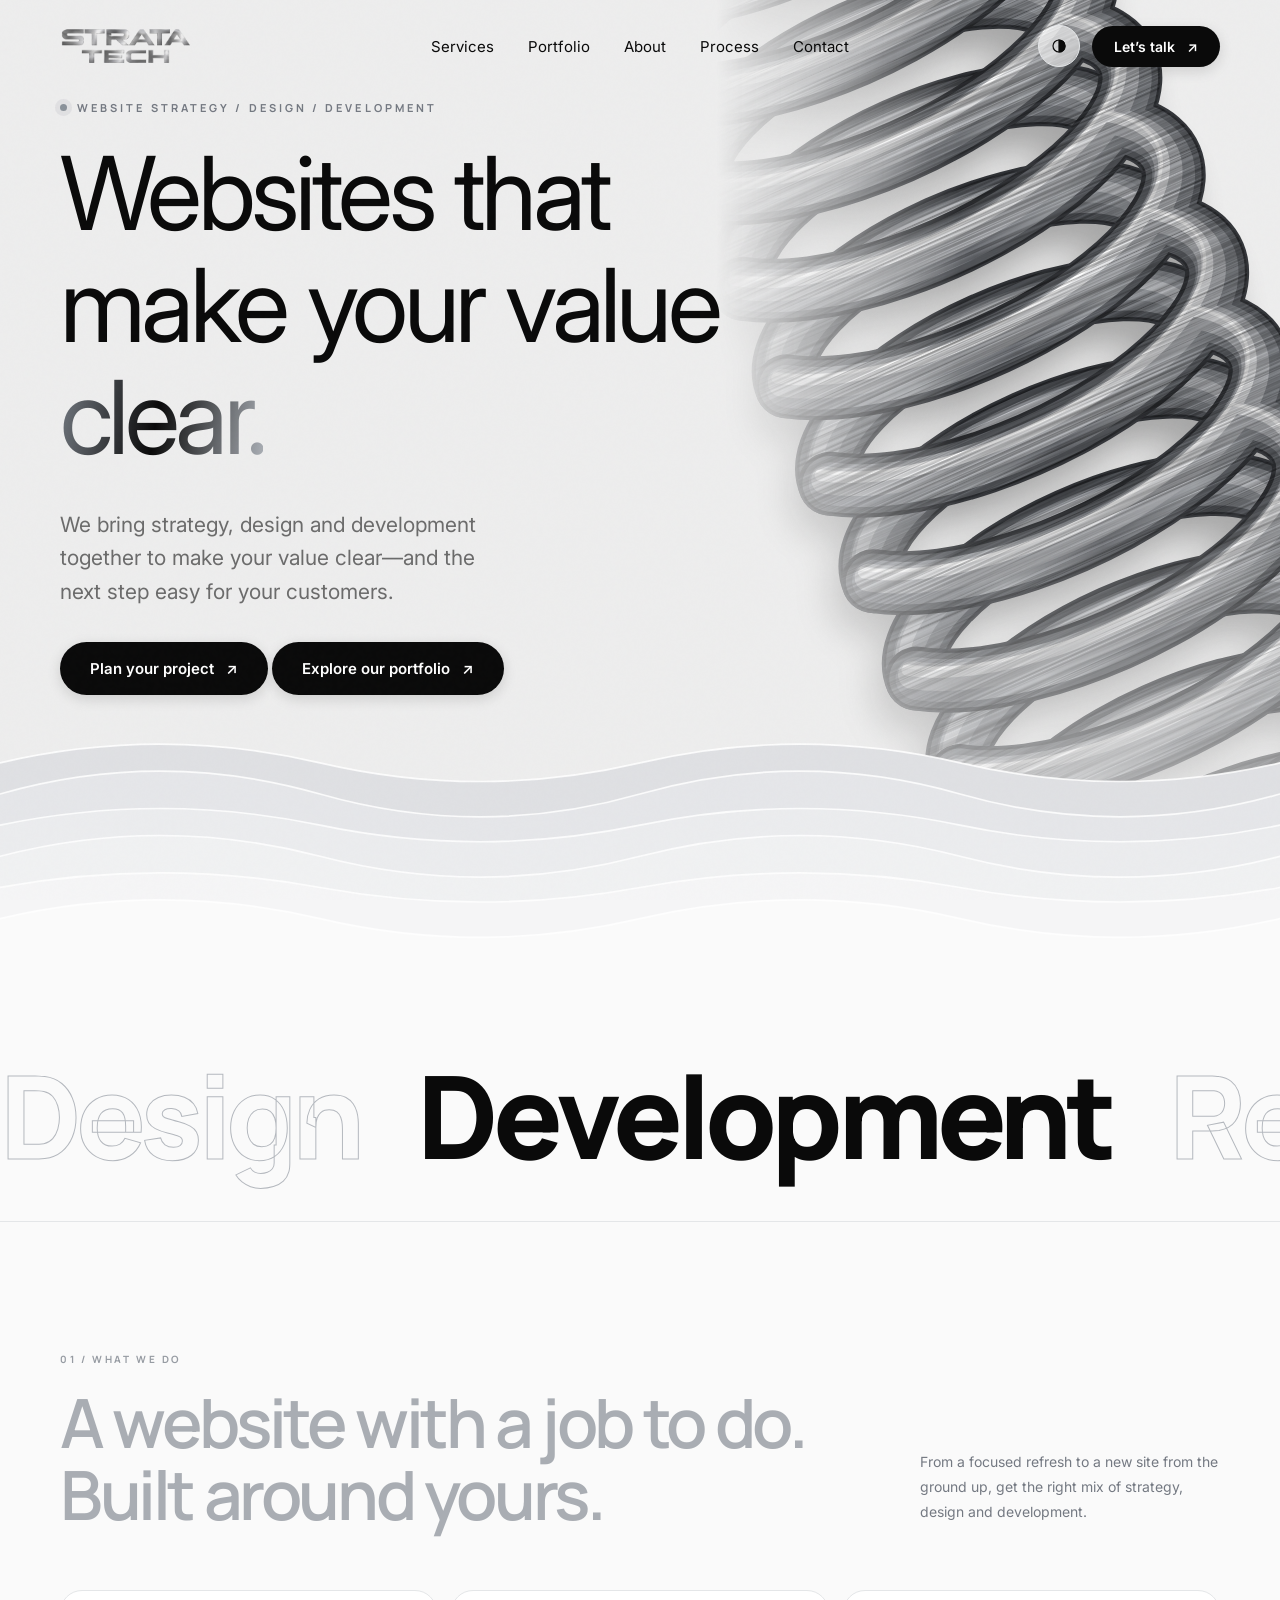
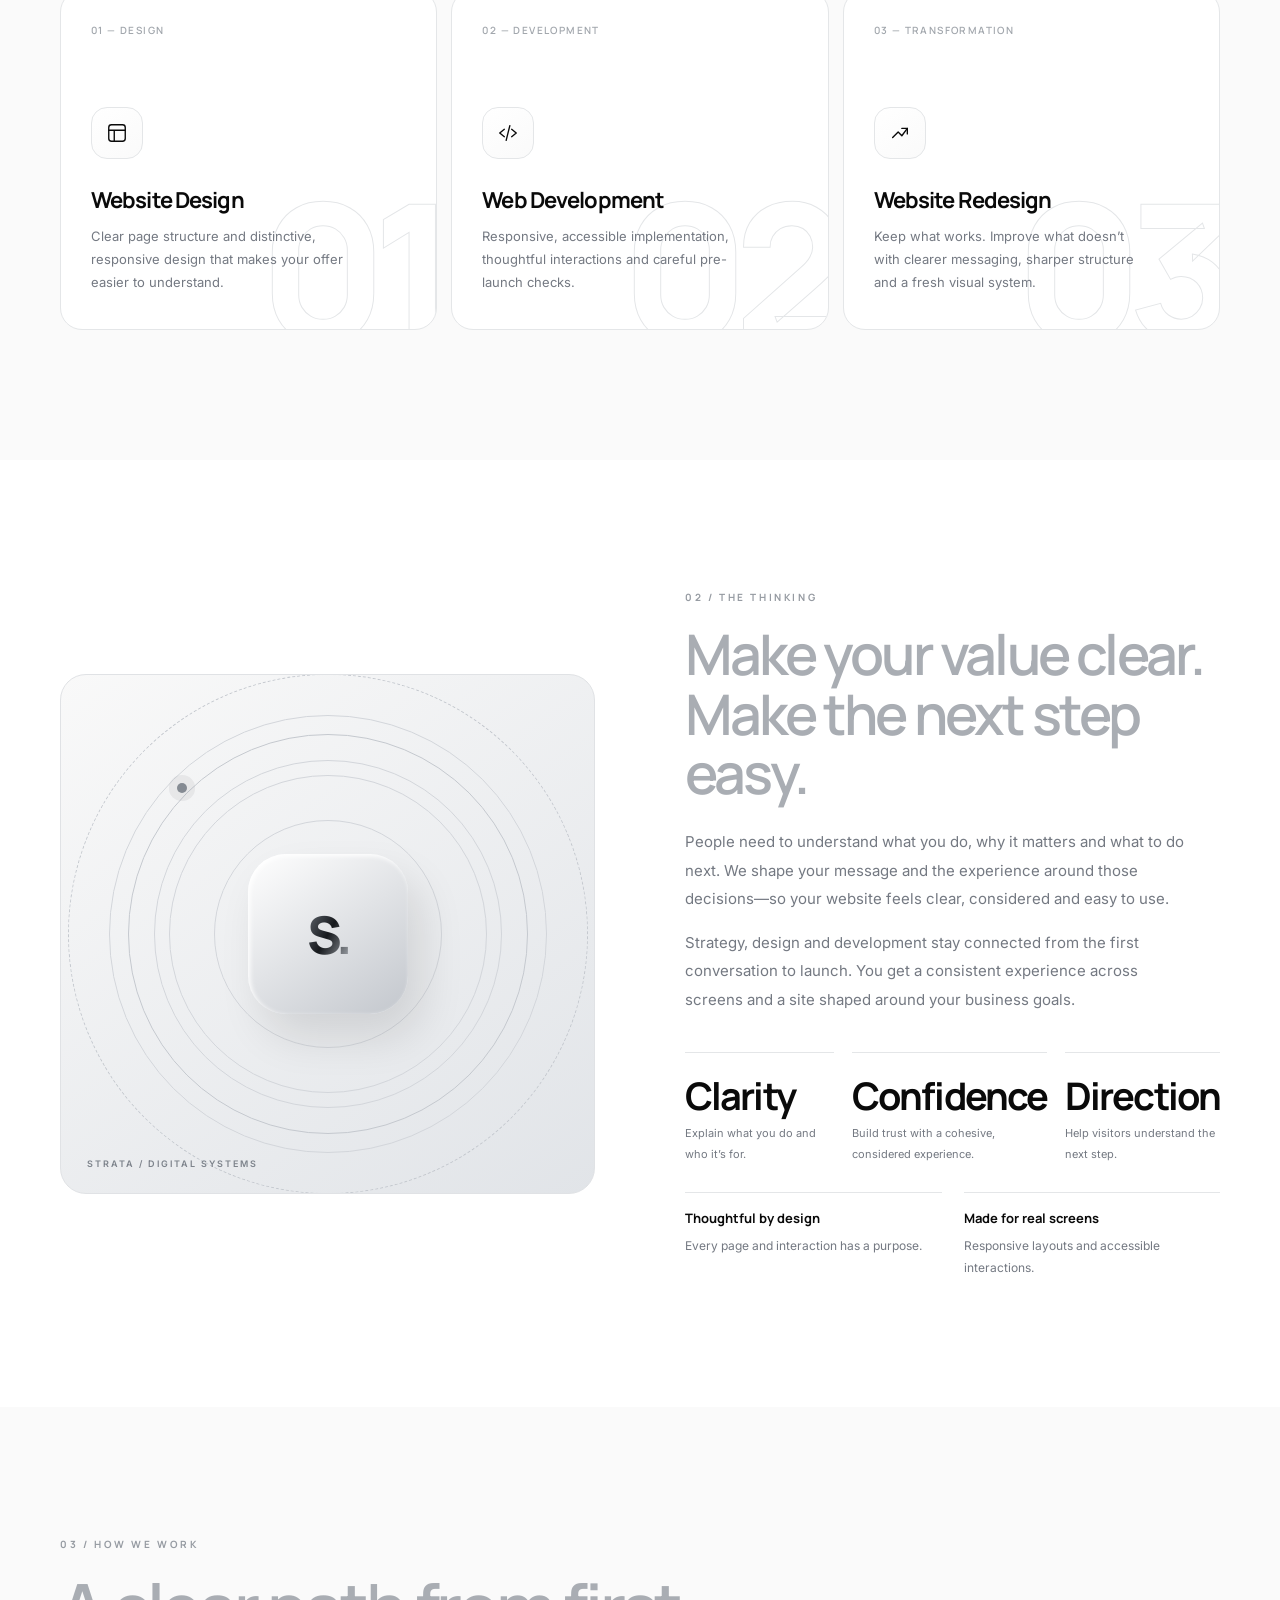
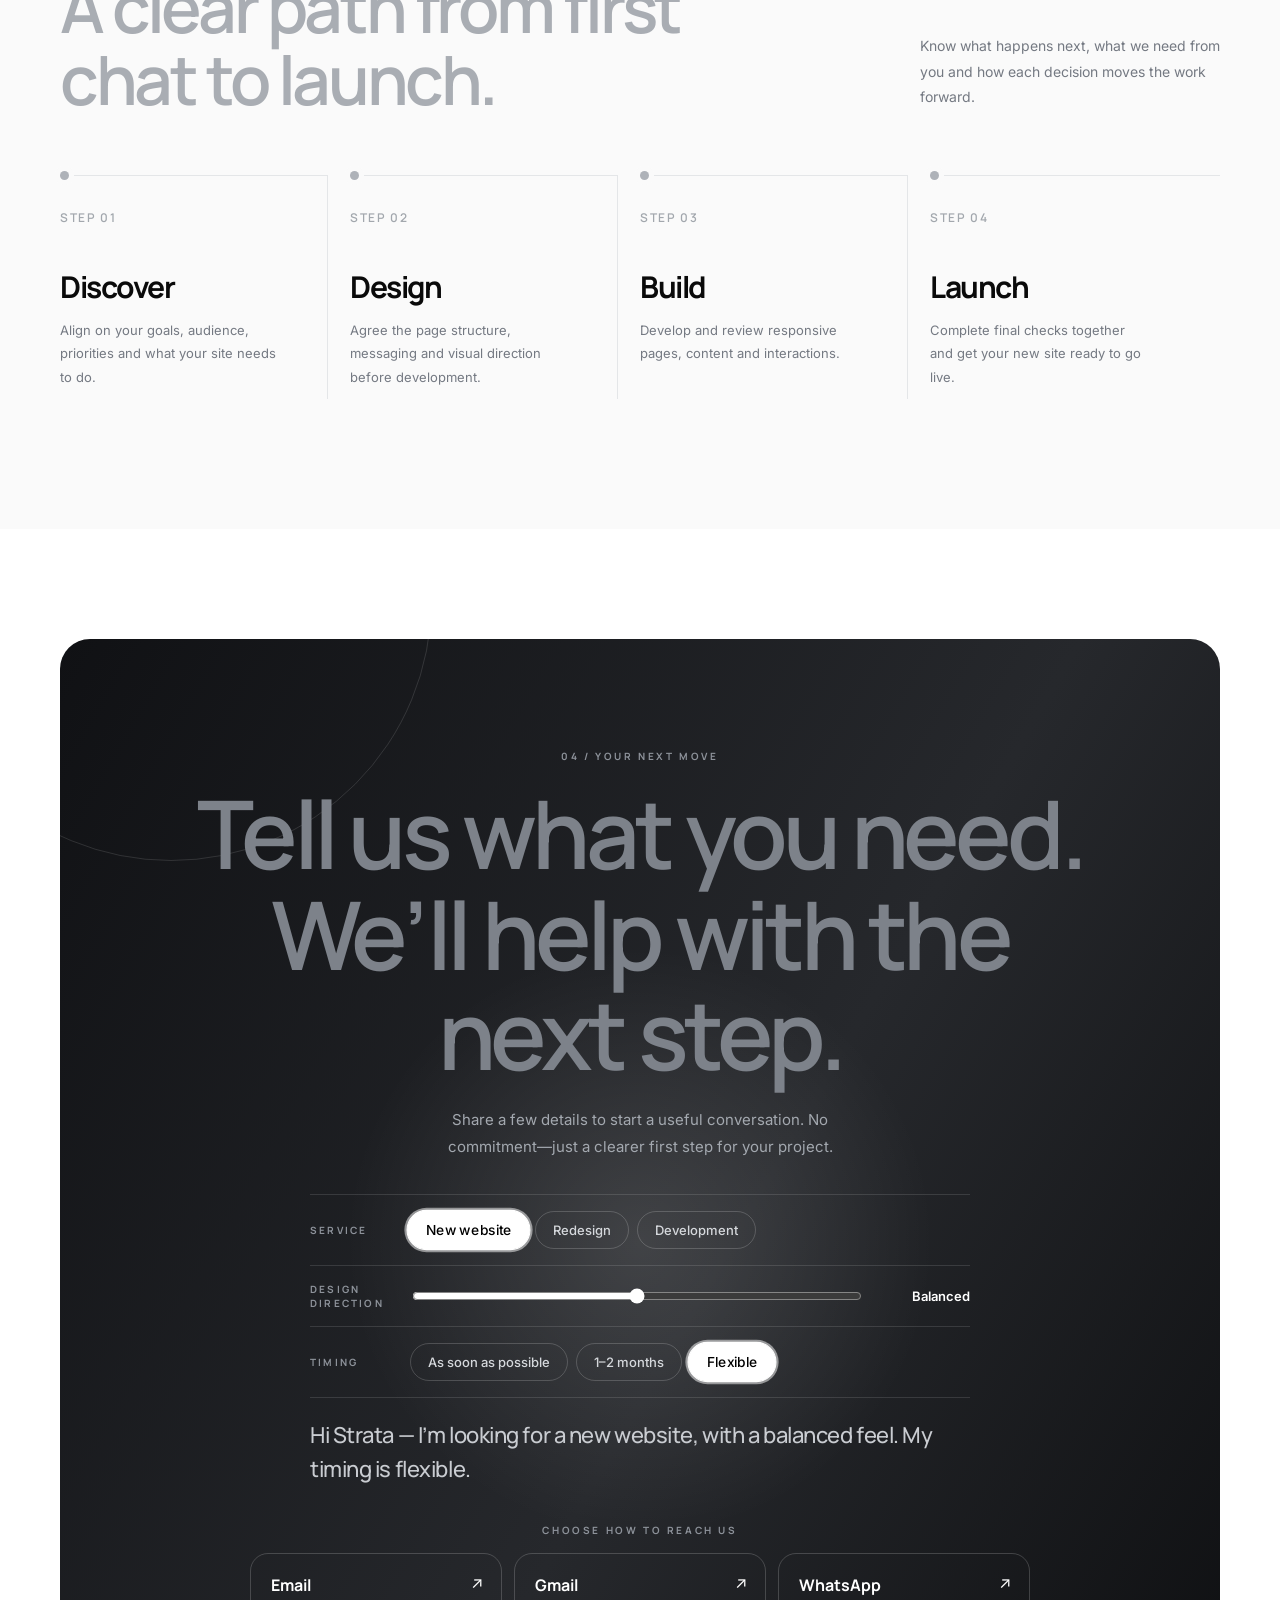
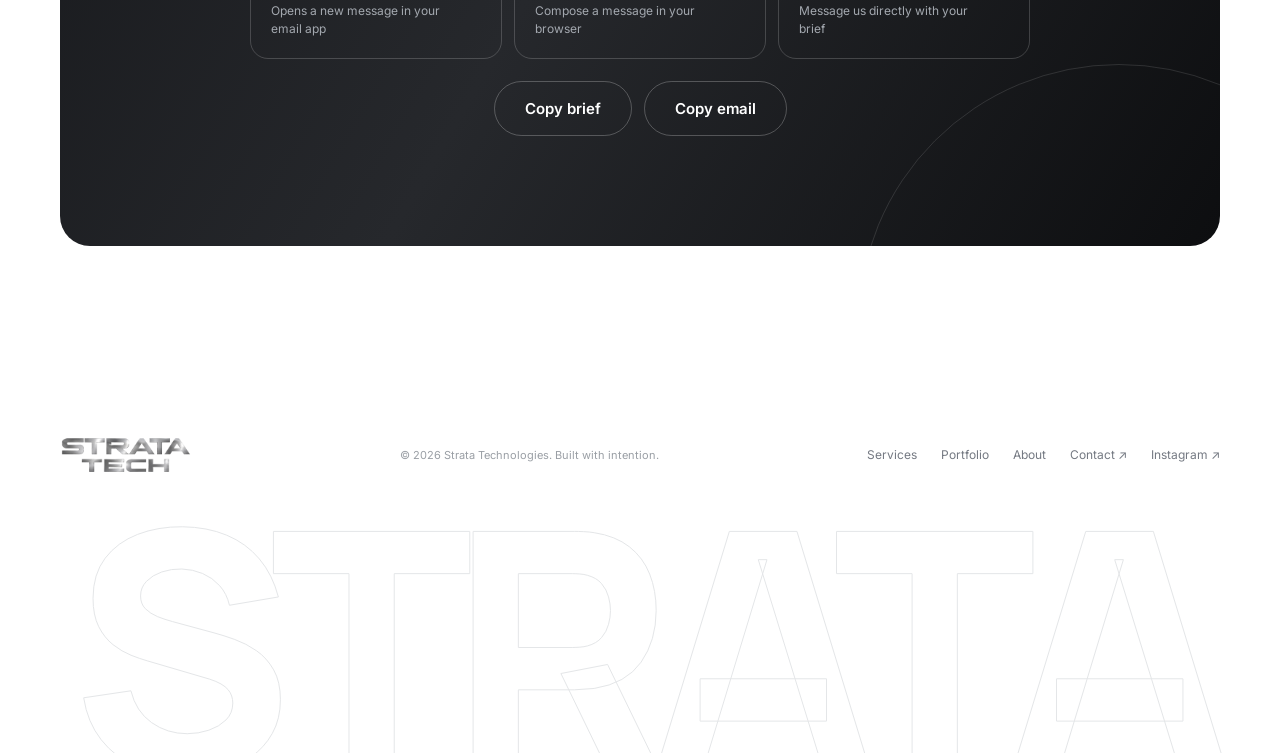
==== commit ddb6b667: "Add spacing to desktop homepage hero Co-authored-by: Copilot <223556219+Copilot@users.noreply.github" ====
--- a/index.html
+++ b/index.html
@@ -163,7 +163,7 @@
 @media(max-width:600px){header .links,header.s .links{background:transparent;border-color:transparent;box-shadow:none;backdrop-filter:none;-webkit-backdrop-filter:none}.nr{gap:8px;flex-shrink:0}.nav .btn.sm{padding:10px 12px;font-size:13px;white-space:nowrap}}
 @media(max-width:360px){.logo-link img{height:32px}.tg{width:36px;height:36px}.nr{gap:6px}.nav .btn.sm{padding:8px 10px;font-size:12px}}
 @media(max-width:600px){.hero .btn-w{display:flex;flex-direction:column;align-items:flex-start;gap:12px}.strata-band{margin-top:-30px}}
-@media(min-width:901px){.hero-content{transform:translateY(-125px);z-index:4}}
+@media(min-width:901px){.hero{min-height:880px}.hero-content{transform:translateY(-100px);z-index:4}.strata-band{margin-top:-160px}}
 </style>
 </head>
 <body>
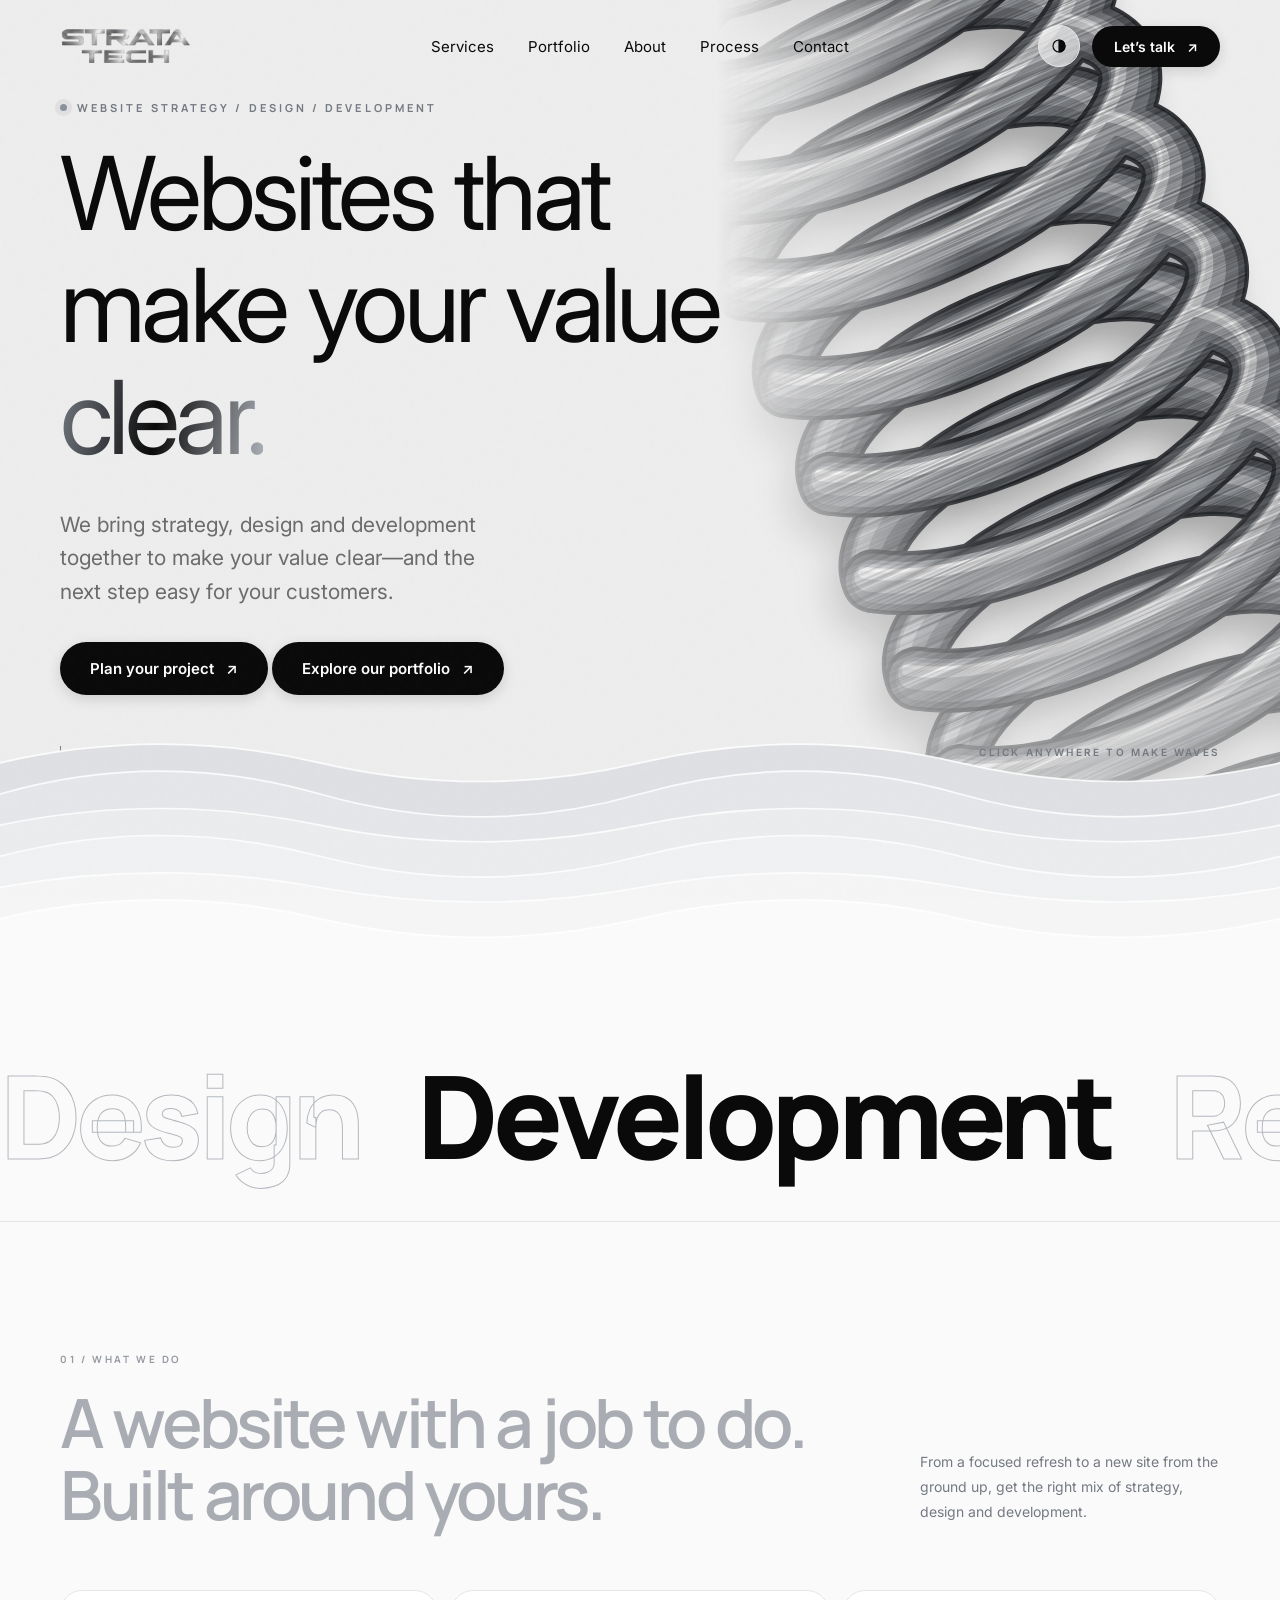
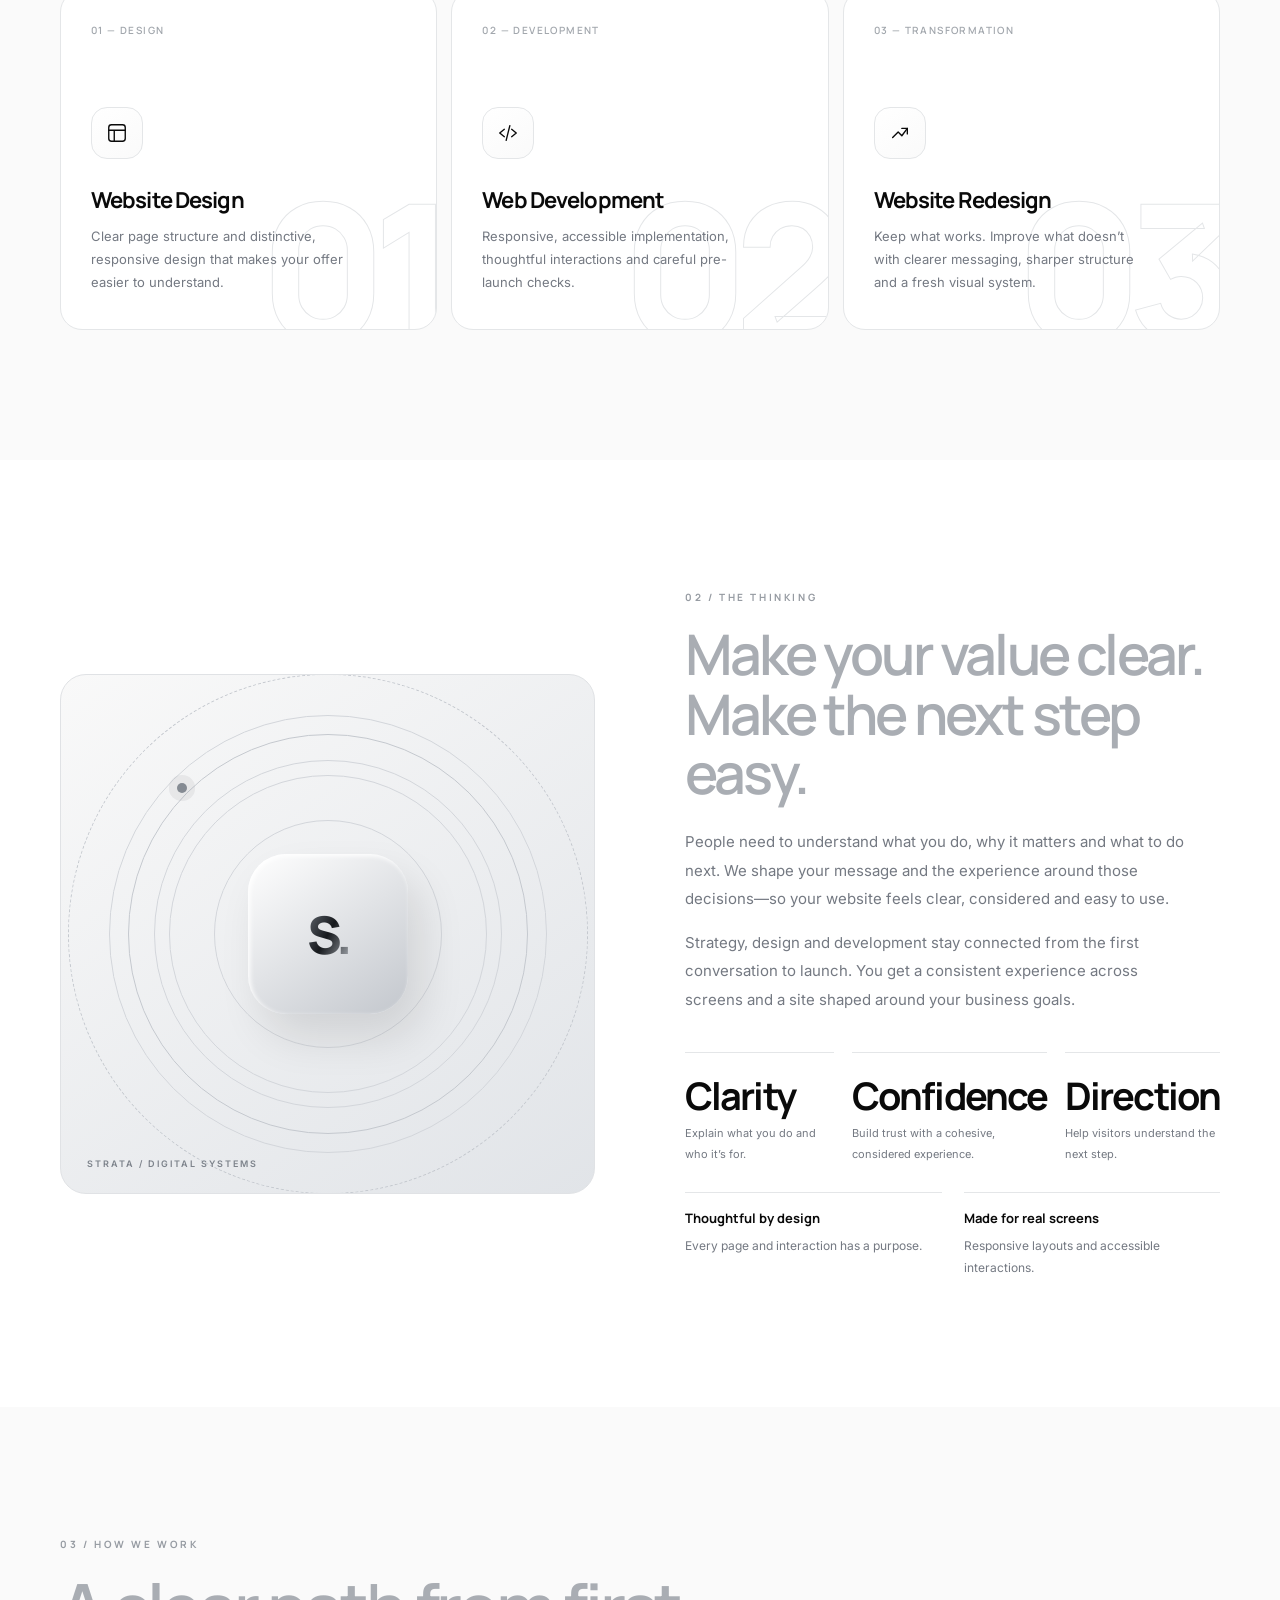
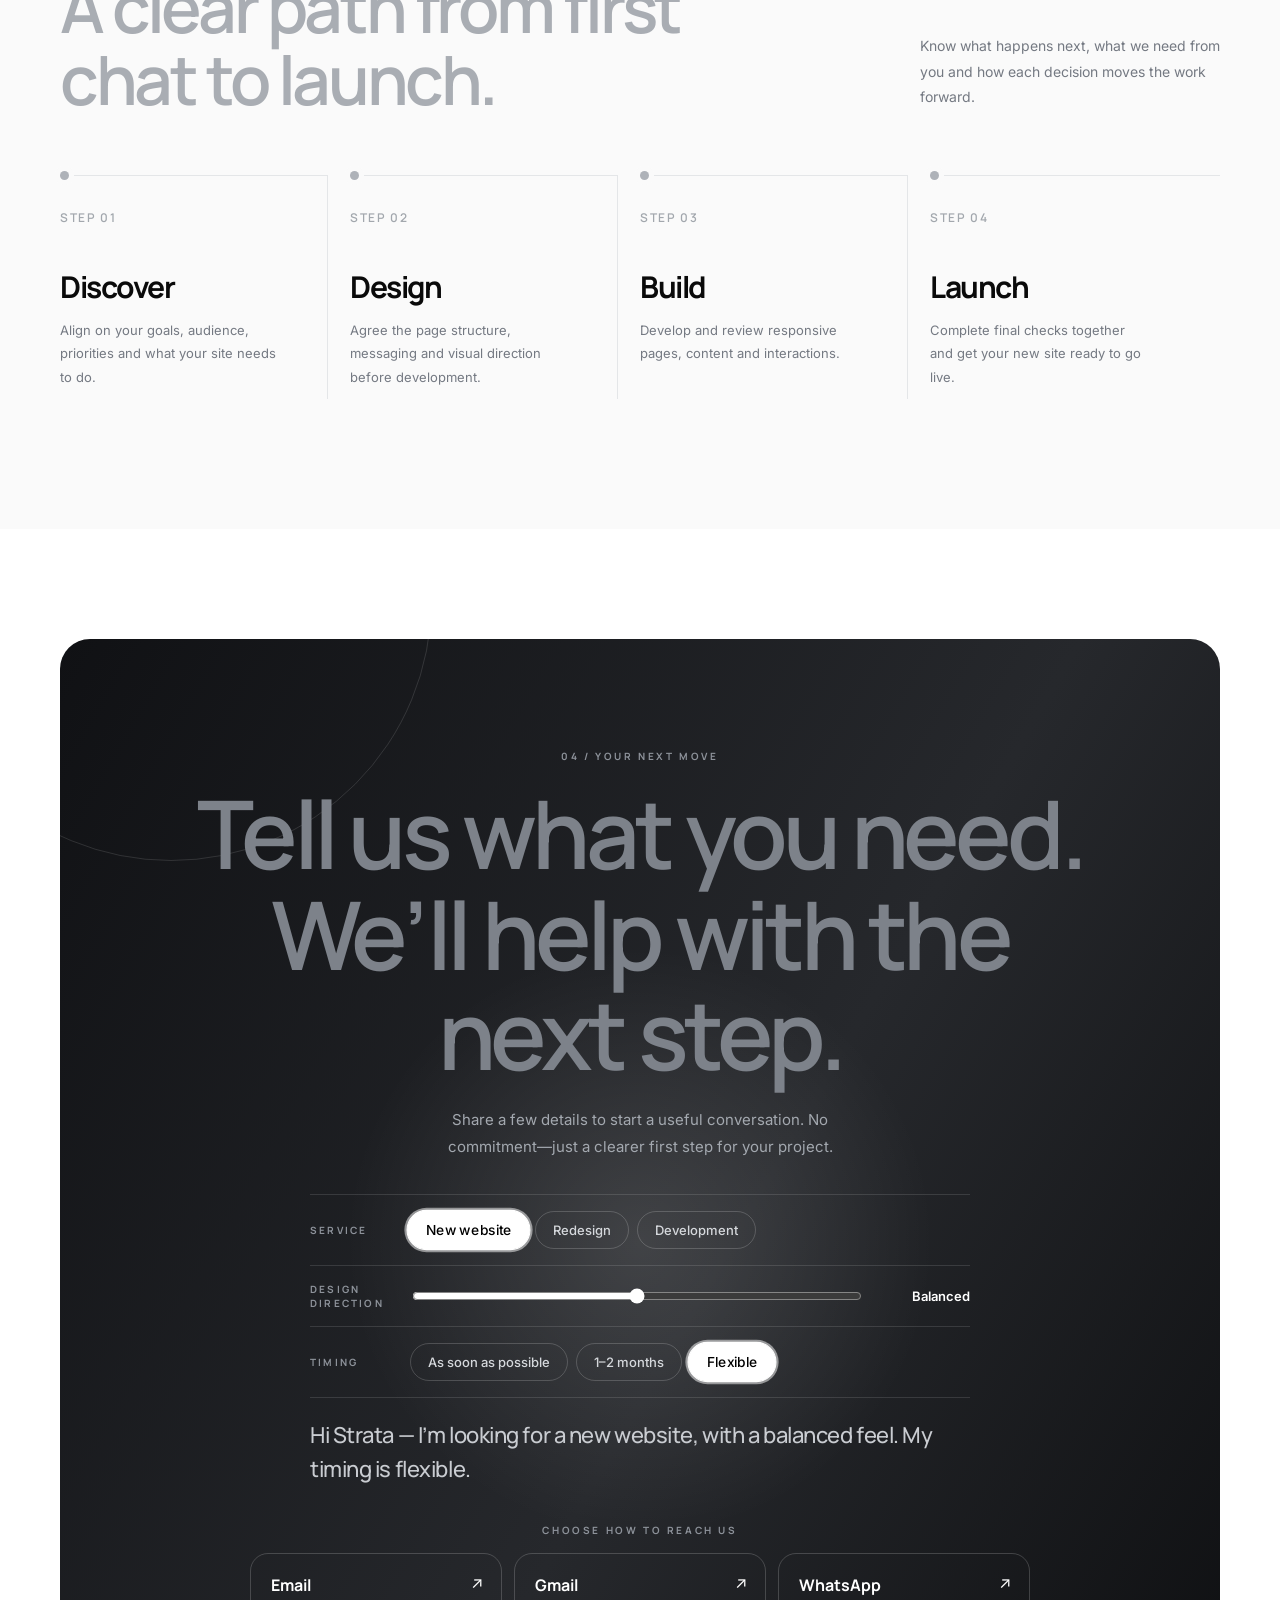
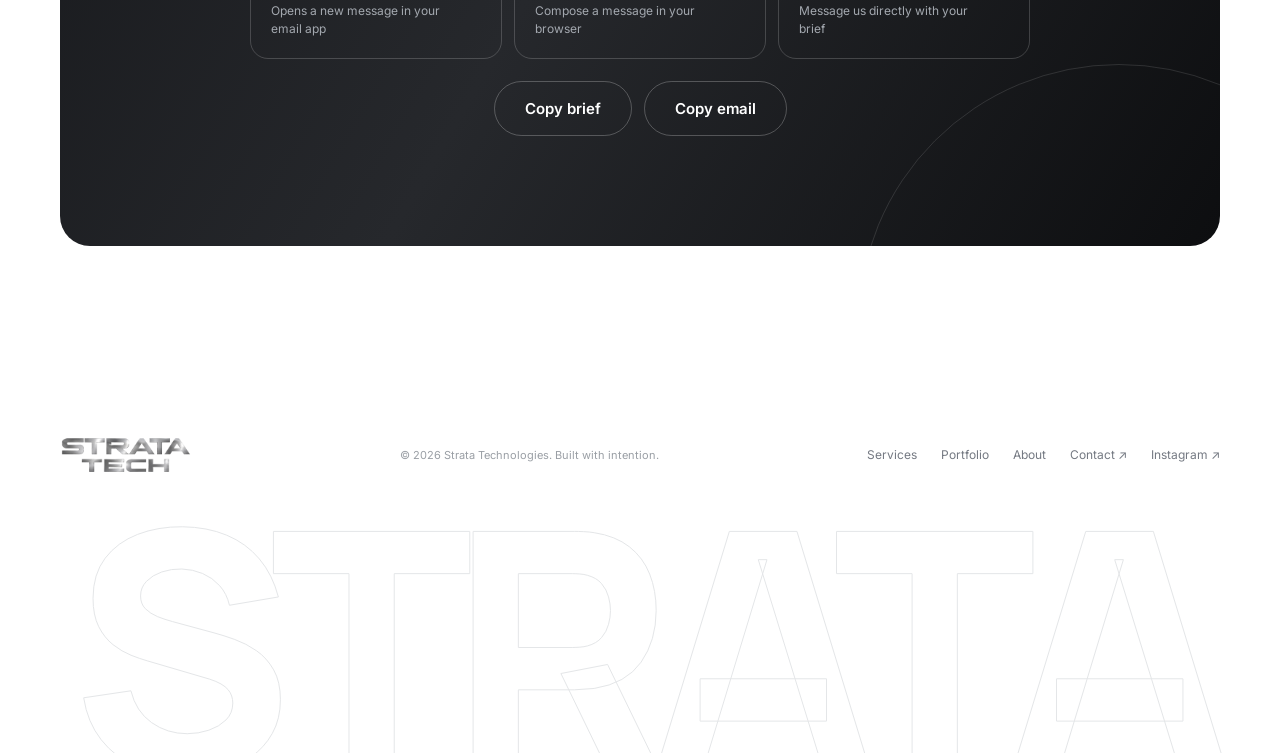
==== commit 319cdad3: "Restore desktop layout and clean shared styles" ====
--- a/index.html
+++ b/index.html
@@ -149,21 +149,19 @@
 @media(prefers-reduced-motion:reduce){*,*:before,*:after{animation-duration:.01ms!important;animation-iteration-count:1!important;transition-duration:.01ms!important;scroll-behavior:auto!important}.rv,.sw .wd,.hero h1 .wd,.hero-copy,.btn-w{opacity:1!important;transform:none!important;filter:none!important}}
 :focus-visible{outline:3px solid #6f7782;outline-offset:4px}
 section[id]{scroll-margin-top:110px}
-:root[data-theme="dark"] .hero-copy{color:#c4c8ce}
 @media(prefers-color-scheme:dark){:root:not([data-theme="light"]) .hero-copy{color:#c4c8ce}}
 .chip[aria-pressed="true"]{box-shadow:0 0 0 2px #ffffff80}
 .box:before,.box:after{pointer-events:none}
 .skip{position:absolute;top:12px;left:-1000px;z-index:110;padding:12px 18px;background:var(--ink);color:var(--bg);border-radius:8px;font-weight:600}.skip:focus{left:18px}
 @media(max-width:900px){header .links{left:50%;top:calc(100% - 12px);transform:translateX(-50%);width:max-content;max-width:calc(100% - 24px);justify-content:center;gap:4px;padding:7px;border:1px solid var(--line);border-radius:100px;background:color-mix(in srgb,var(--bg) 88%,transparent);box-shadow:0 12px 32px #00000016}header.s .links{top:calc(100% + 10px)}header .links a{flex:0 0 auto;padding:10px 12px;border-radius:100px;color:var(--muted);transition:background .3s var(--ease),color .3s var(--ease)}header .links a:after{display:none}header .links a:hover,header .links a[aria-current="location"]{background:var(--ink);color:var(--bg)}}
 @media(max-width:600px){header .links{gap:2px;padding:6px;max-width:calc(100% - 20px)}header .links a{padding:9px 10px;font-size:12px}}
-.meta{bottom:90px}
 @media(min-width:601px) and (max-width:900px){.hero{min-height:780px}.hero-content{padding-top:120px}.meta{display:none}}
 @media(max-width:900px){header.h{transform:translateY(-200%)}}
 @media(max-width:600px){header{position:absolute;height:120px;align-items:flex-start;transform:none!important;background:transparent;transition:opacity .45s var(--ease),height .4s,background .4s}header.s{height:120px;opacity:0;pointer-events:none;background:transparent;backdrop-filter:none;-webkit-backdrop-filter:none;border-bottom:0}header.h{opacity:0;pointer-events:none}.nav{margin:0 auto;padding-top:8px}header .links,header.s .links{top:62px}.hero{height:auto;align-items:flex-start;padding:136px 0 45px}.hero-content{margin:0 auto;padding-top:0}section[id]{scroll-margin-top:16px}}
 @media(max-width:600px){header .links,header.s .links{background:transparent;border-color:transparent;box-shadow:none;backdrop-filter:none;-webkit-backdrop-filter:none}.nr{gap:8px;flex-shrink:0}.nav .btn.sm{padding:10px 12px;font-size:13px;white-space:nowrap}}
 @media(max-width:360px){.logo-link img{height:32px}.tg{width:36px;height:36px}.nr{gap:6px}.nav .btn.sm{padding:8px 10px;font-size:12px}}
 @media(max-width:600px){.hero .btn-w{display:flex;flex-direction:column;align-items:flex-start;gap:12px}.strata-band{margin-top:-30px}}
-@media(min-width:901px){.hero{min-height:880px}.hero-content{transform:translateY(-100px);z-index:4}.strata-band{margin-top:-160px}}
+@media(min-width:901px){.hero{min-height:880px;height:100svh}.hero-content{transform:translateY(-100px);z-index:4}.strata-band{margin-top:-160px}.links{left:50%;transform:translateX(-50%)}}
 </style>
 </head>
 <body>
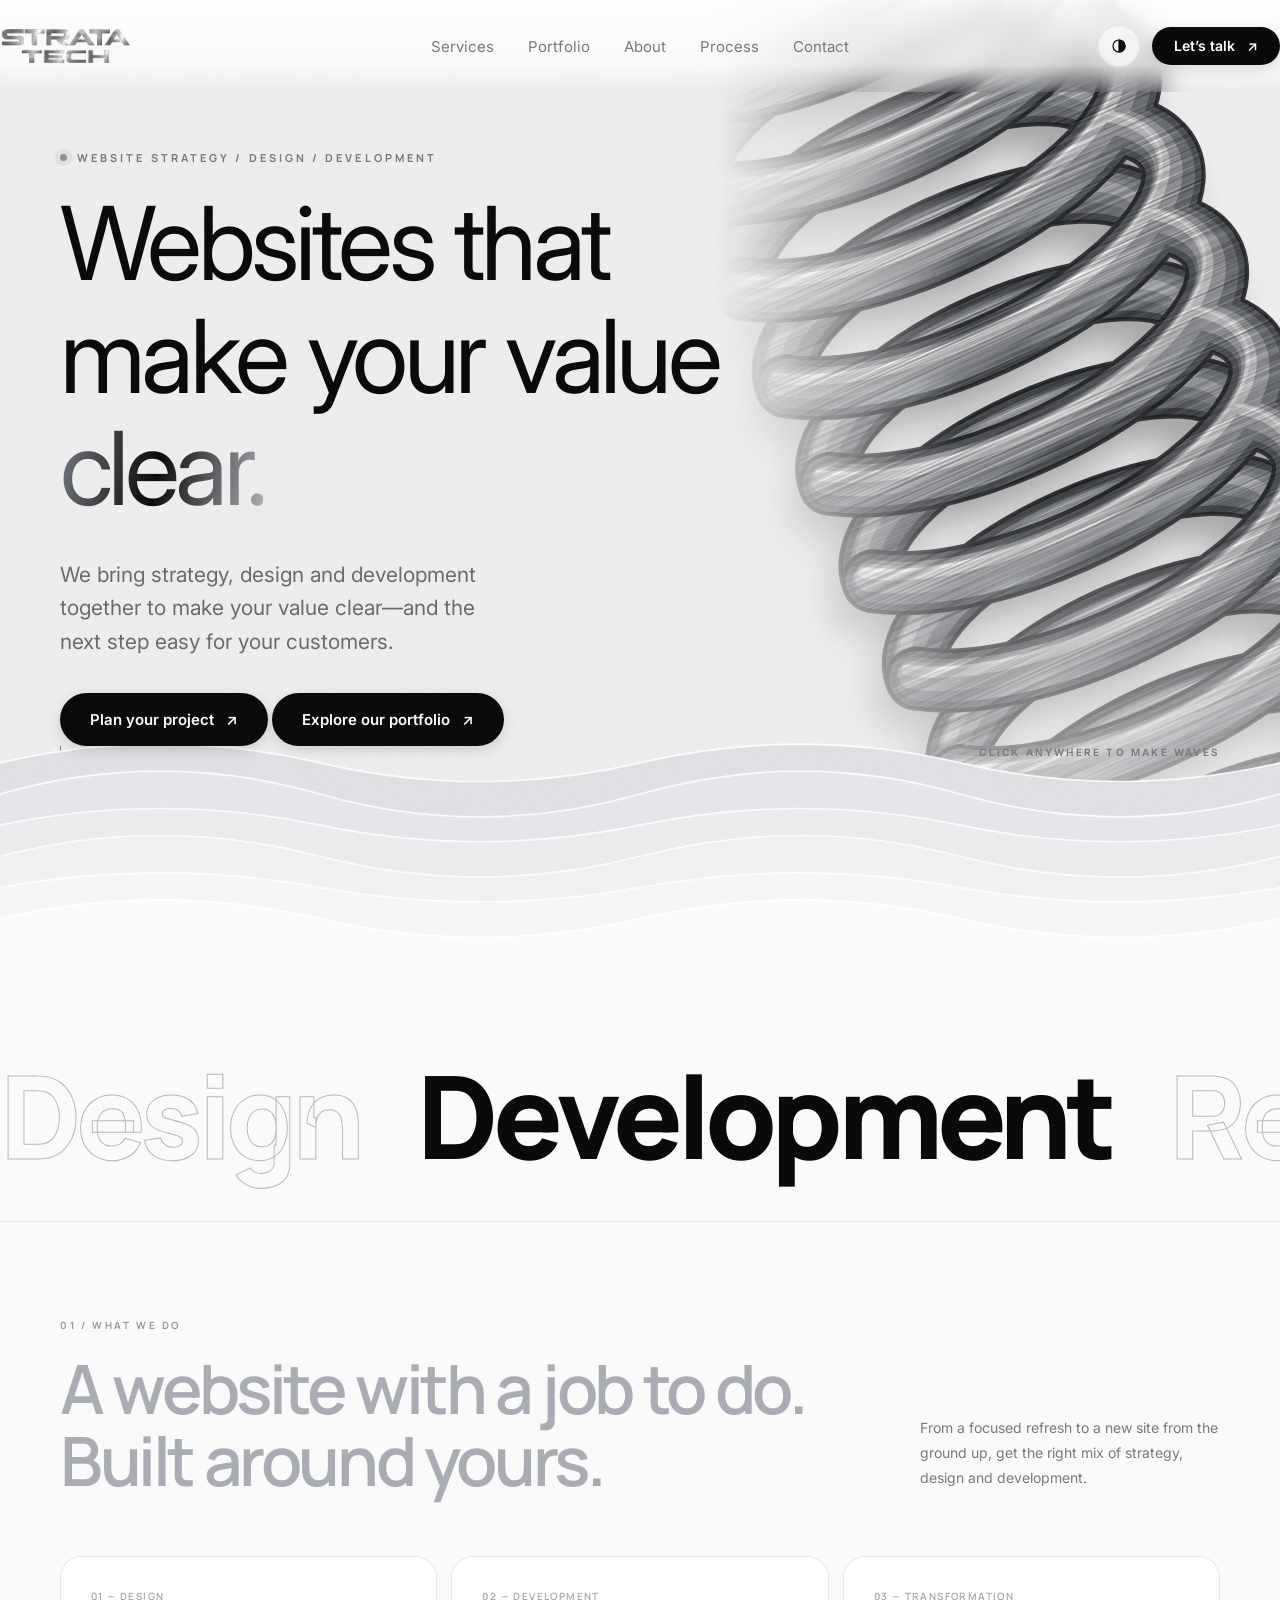
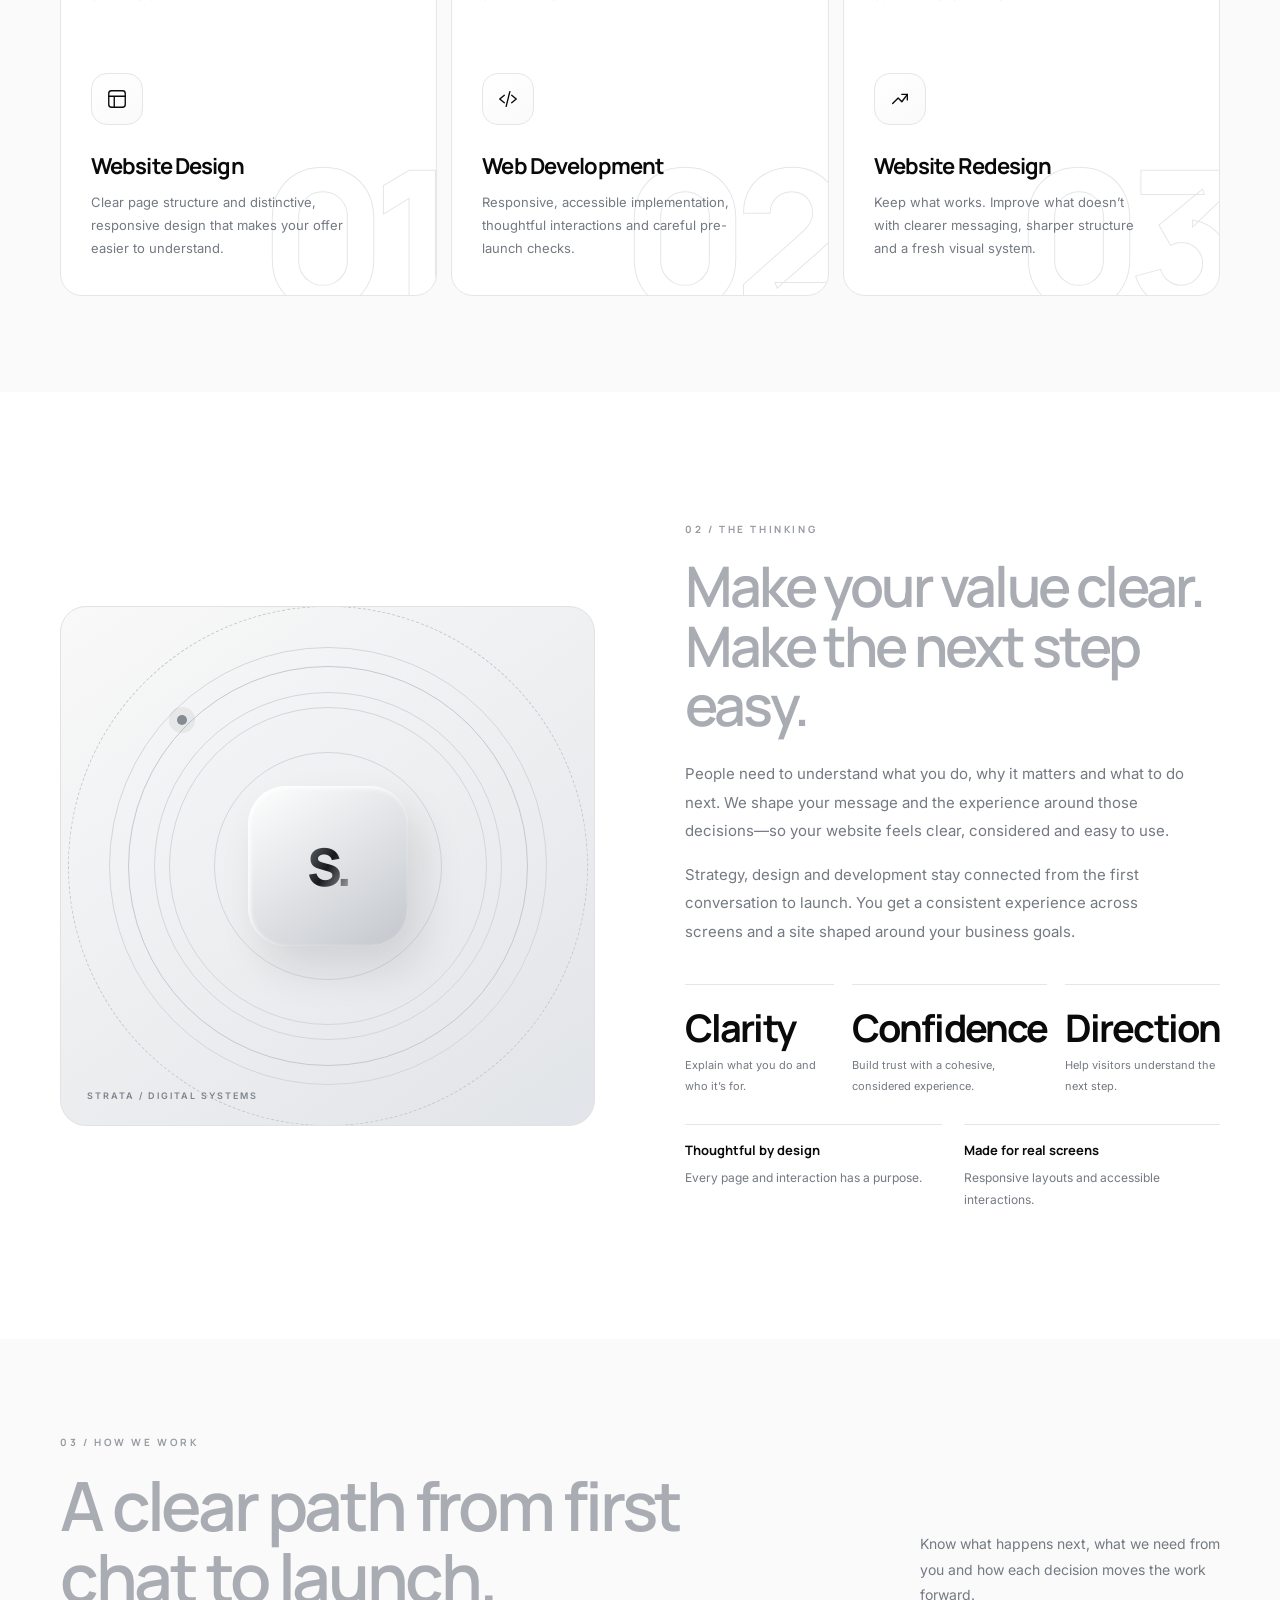
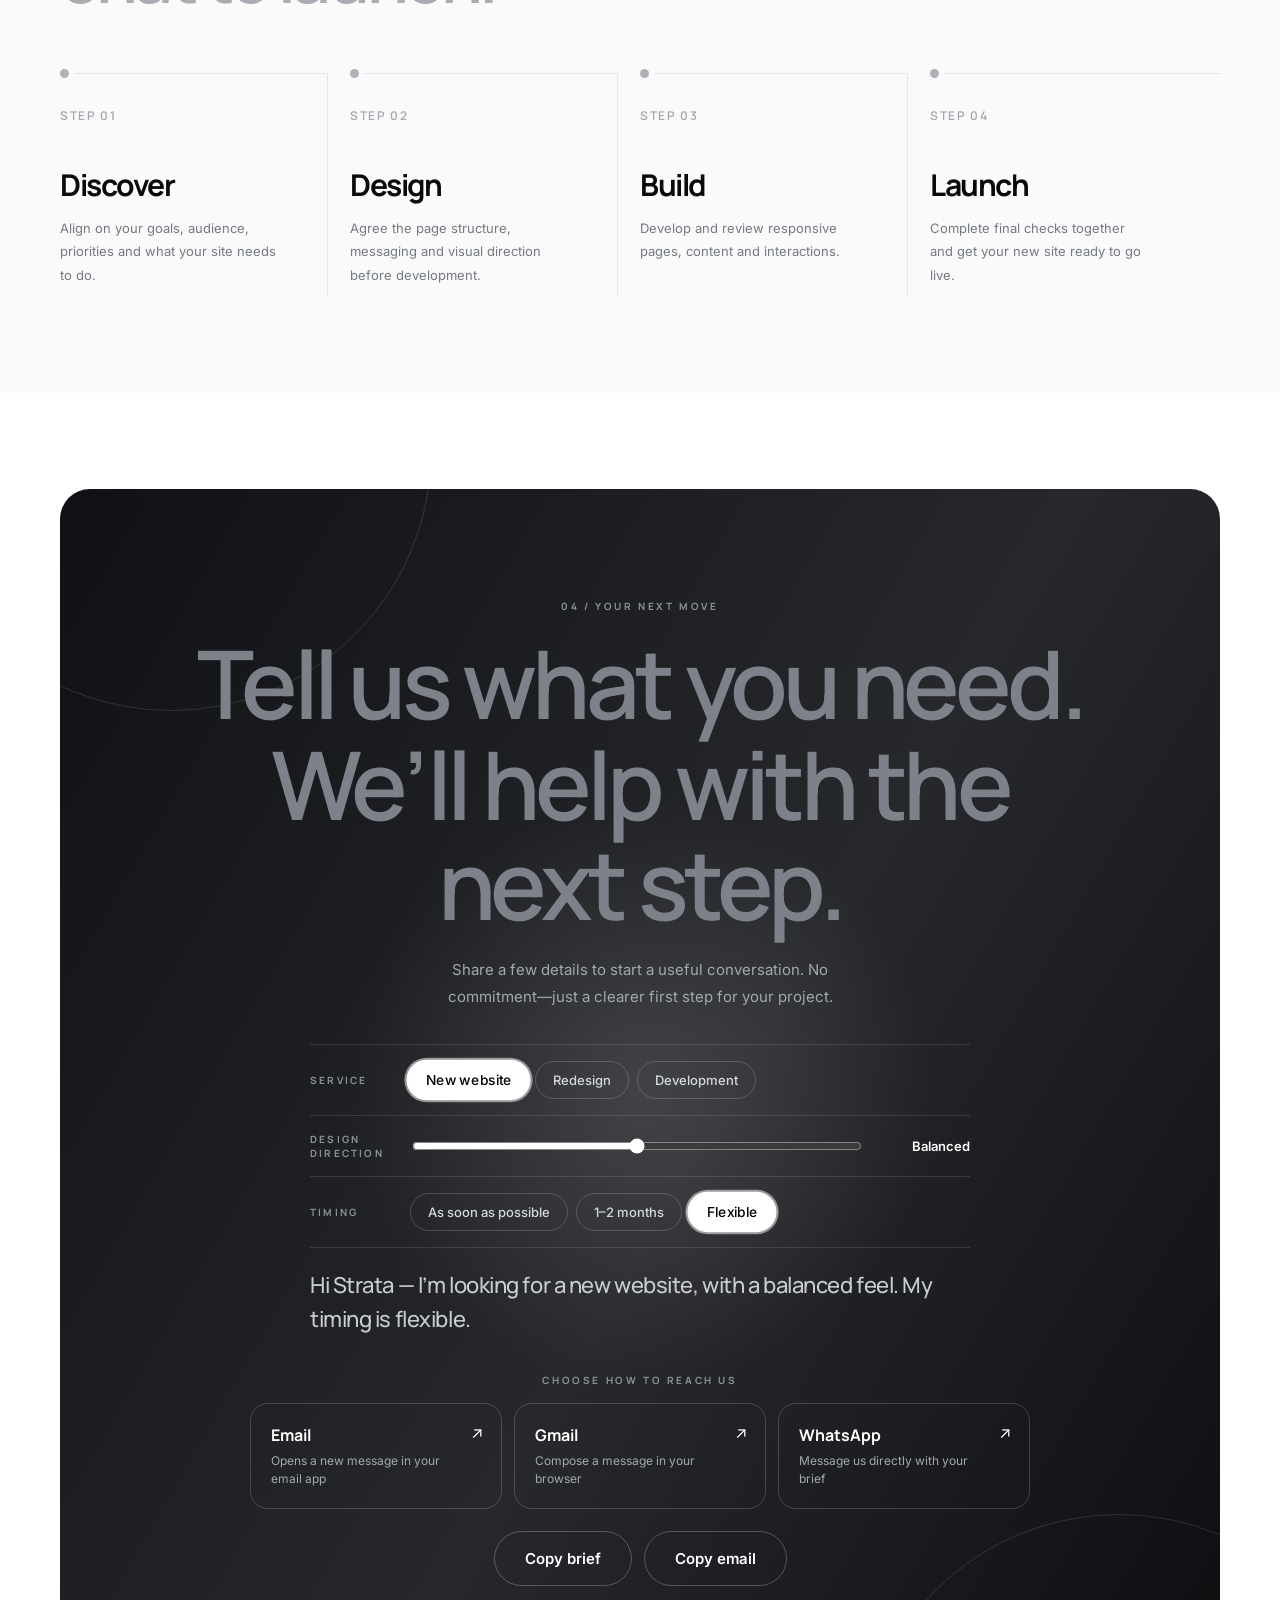
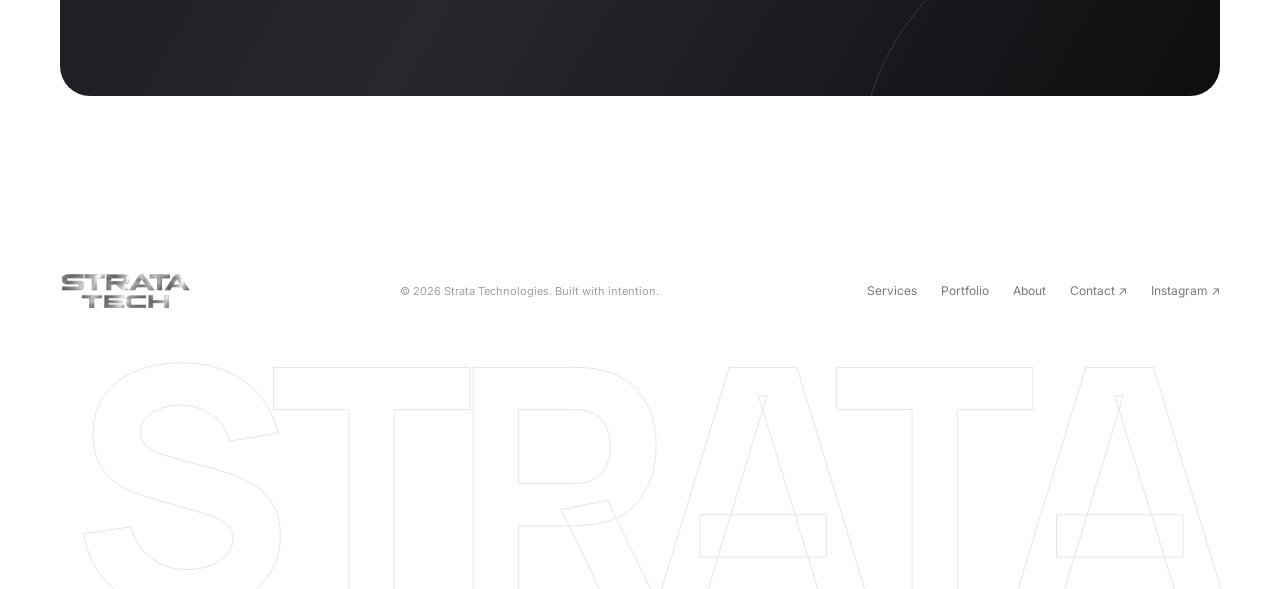
==== commit 9328563c: "Restore desktop hero and shared layout system Adds the shared desktop CSS, restores hero positioning" ====
--- a/index.html
+++ b/index.html
@@ -35,6 +35,7 @@
 }
 </script>
 <link rel="preconnect" href="https://fonts.googleapis.com"><link rel="preconnect" href="https://fonts.gstatic.com" crossorigin>
+<link rel="stylesheet" href="/site.css">
 <link href="https://fonts.googleapis.com/css2?family=Inter:wght@400;500;600&family=Manrope:wght@400;500;600;700;800&display=swap" rel="stylesheet">
 <script>try{var savedTheme=localStorage.getItem('strata-theme');if(savedTheme)document.documentElement.setAttribute('data-theme',savedTheme)}catch(e){}</script>
 <style>
--- a/site.css
+++ b/site.css
@@ -0,0 +1 @@
+:root{--site-shell:1160px;--site-ease:cubic-bezier(.2,.75,.25,1);--site-spring:cubic-bezier(.34,1.56,.64,1);--site-space-5:48px;--site-space-7:96px}.wrap{width:min(var(--site-shell),calc(100% - 48px));margin-inline:auto}header#hd,header.site-header{position:fixed!important;top:0!important;left:0!important;width:100%!important;height:92px!important;z-index:70!important;display:flex!important;align-items:center!important;padding-top:env(safe-area-inset-top,0px)!important;background:linear-gradient(to bottom,color-mix(in srgb,var(--bg) 92%,transparent),color-mix(in srgb,var(--bg) 68%,transparent) 70%,transparent)!important;backdrop-filter:blur(14px)!important;-webkit-backdrop-filter:blur(14px)!important;border-bottom:0!important;transition:height .4s var(--site-ease),background .4s var(--site-ease),border-color .4s var(--site-ease),backdrop-filter .4s var(--site-ease),transform .5s var(--site-ease),opacity .45s var(--site-ease)!important}header#hd.s,header.site-header.s{height:68px!important;background:color-mix(in srgb,var(--bg) 72%,transparent)!important;backdrop-filter:blur(16px)!important;-webkit-backdrop-filter:blur(16px)!important;border-bottom:1px solid var(--line)!important}header#hd.h,header.site-header.h{transform:translateY(-100%)!important;pointer-events:none!important}.nav{width:100%!important;min-height:92px!important;display:flex!important;align-items:center!important;justify-content:space-between!important;position:relative!important}.logo-link img,.logo img{height:38px!important;width:auto!important;display:block!important;transition:transform .5s var(--site-spring)!important}.logo-link:hover img,.logo:hover img{transform:scale(1.06)!important}.links{position:absolute!important;left:50%!important;right:auto!important;transform:translateX(-50%)!important;display:flex!important;gap:34px!important;font-size:15px!important;white-space:nowrap!important}.links a{position:relative!important;color:var(--muted)!important;transition:color .35s var(--site-ease)!important}.links a:after{content:""!important;position:absolute!important;left:0!important;bottom:-4px!important;width:100%!important;height:1px!important;background:currentColor!important;transform:scaleX(0)!important;transform-origin:left!important;transition:transform .35s var(--site-ease)!important}.links a:hover,.links a[aria-current],.links a[aria-current="location"]{color:var(--ink)!important}.links a:hover:after,.links a[aria-current]:after,.links a[aria-current="location"]:after{transform:scaleX(1)!important}.nr,.nav-actions{display:flex!important;align-items:center!important;gap:12px!important}.tg,.theme-toggle{width:42px!important;height:42px!important;border-radius:50%!important;border:1px solid var(--line)!important;background:color-mix(in srgb,var(--bg) 60%,transparent)!important;color:var(--ink)!important;display:grid!important;place-items:center!important;cursor:pointer!important;transition:transform .6s var(--site-spring),border-color .3s var(--site-ease)!important}.tg:hover,.theme-toggle:hover{transform:rotate(180deg)!important;border-color:var(--ink)!important}.tg svg,.theme-toggle svg{width:18px!important;height:18px!important;stroke:currentColor!important;stroke-width:1.6!important;fill:none!important}.nav-actions .btn,.nr .btn.sm{display:inline-flex!important;align-items:center!important;justify-content:center!important;gap:12px!important;border-radius:100px!important;background:var(--ink)!important;color:var(--bg)!important;padding:12px 22px!important;font:600 14px/1 Inter,sans-serif!important;box-shadow:0 4px 14px #00000022!important;transition:transform .35s var(--site-spring),box-shadow .3s var(--site-ease)!important}.nav-actions .btn:hover,.nr .btn.sm:hover{transform:translateY(-2px)!important;box-shadow:0 18px 32px #00000033!important}.nav-actions .btn span,.nr .btn.sm span{transition:transform .3s var(--site-ease)!important}.nav-actions .btn:hover span,.nr .btn.sm:hover span{transform:translate(3px,-3px)!important}.hero#hero{min-height:720px!important;height:100svh!important;display:flex!important;align-items:center!important;padding:92px 0 var(--site-space-7)!important}.hero#hero .hero-content{padding-top:0!important;transform:none!important}.hero.portfolio-hero{min-height:520px!important;height:auto!important;align-items:flex-end!important;padding:188px 0 var(--site-space-7)!important}.portfolio,.services,.process,.cta{padding-block:var(--site-space-7)!important}@media(min-width:901px) and (max-height:760px){.hero#hero{min-height:680px!important;height:720px!important}.hero#hero .hero-content{padding-top:24px!important}}@media(max-width:900px){header#hd,header.site-header{height:120px!important}.nav{min-height:120px!important;align-items:flex-start!important;padding-top:8px!important}header .links,header.s .links{position:absolute!important;left:50%!important;right:auto!important;top:62px!important;bottom:auto!important;transform:translateX(-50%)!important;width:max-content!important;max-width:calc(100% - 24px)!important;justify-content:center!important;gap:4px!important;padding:7px!important;border:1px solid var(--line)!important;border-radius:100px!important;background:color-mix(in srgb,var(--bg) 88%,transparent)!important;box-shadow:0 12px 32px #00000016!important;overflow-x:auto!important}.links a{flex:0 0 auto!important;padding:10px 12px!important;border-radius:100px!important;color:var(--muted)!important;transition:background .3s var(--site-ease),color .3s var(--site-ease)!important}.links a:after{display:none!important}.links a:hover,.links a[aria-current],.links a[aria-current="location"]{background:var(--ink)!important;color:var(--bg)!important}header.s{height:120px!important}header.h{transform:translateY(-200%)!important}.hero#hero{min-height:680px!important;height:auto!important;align-items:flex-end!important;padding:136px 0 64px!important}.hero#hero .hero-content{padding-top:0!important}.hero.portfolio-hero{min-height:420px!important;align-items:flex-end!important;padding:152px 0 64px!important}.portfolio,.services,.process,.cta{padding-block:72px!important}}@media(max-width:600px){.wrap{width:calc(100% - 32px)!important}header .links,header.s .links{max-width:calc(100% - 20px)!important;gap:2px!important;padding:6px!important}.links a{padding:9px 10px!important;font-size:12px!important}.nr,.nav-actions{gap:8px!important}.nav-actions .btn,.nr .btn.sm{padding:10px 12px!important;font-size:12px!important}.portfolio,.services,.process,.cta{padding-block:64px!important}}@media(prefers-reduced-motion:reduce){header,.links a,.links a:after,.btn,.tg,.theme-toggle,.logo img{transition-duration:.01ms!important}}
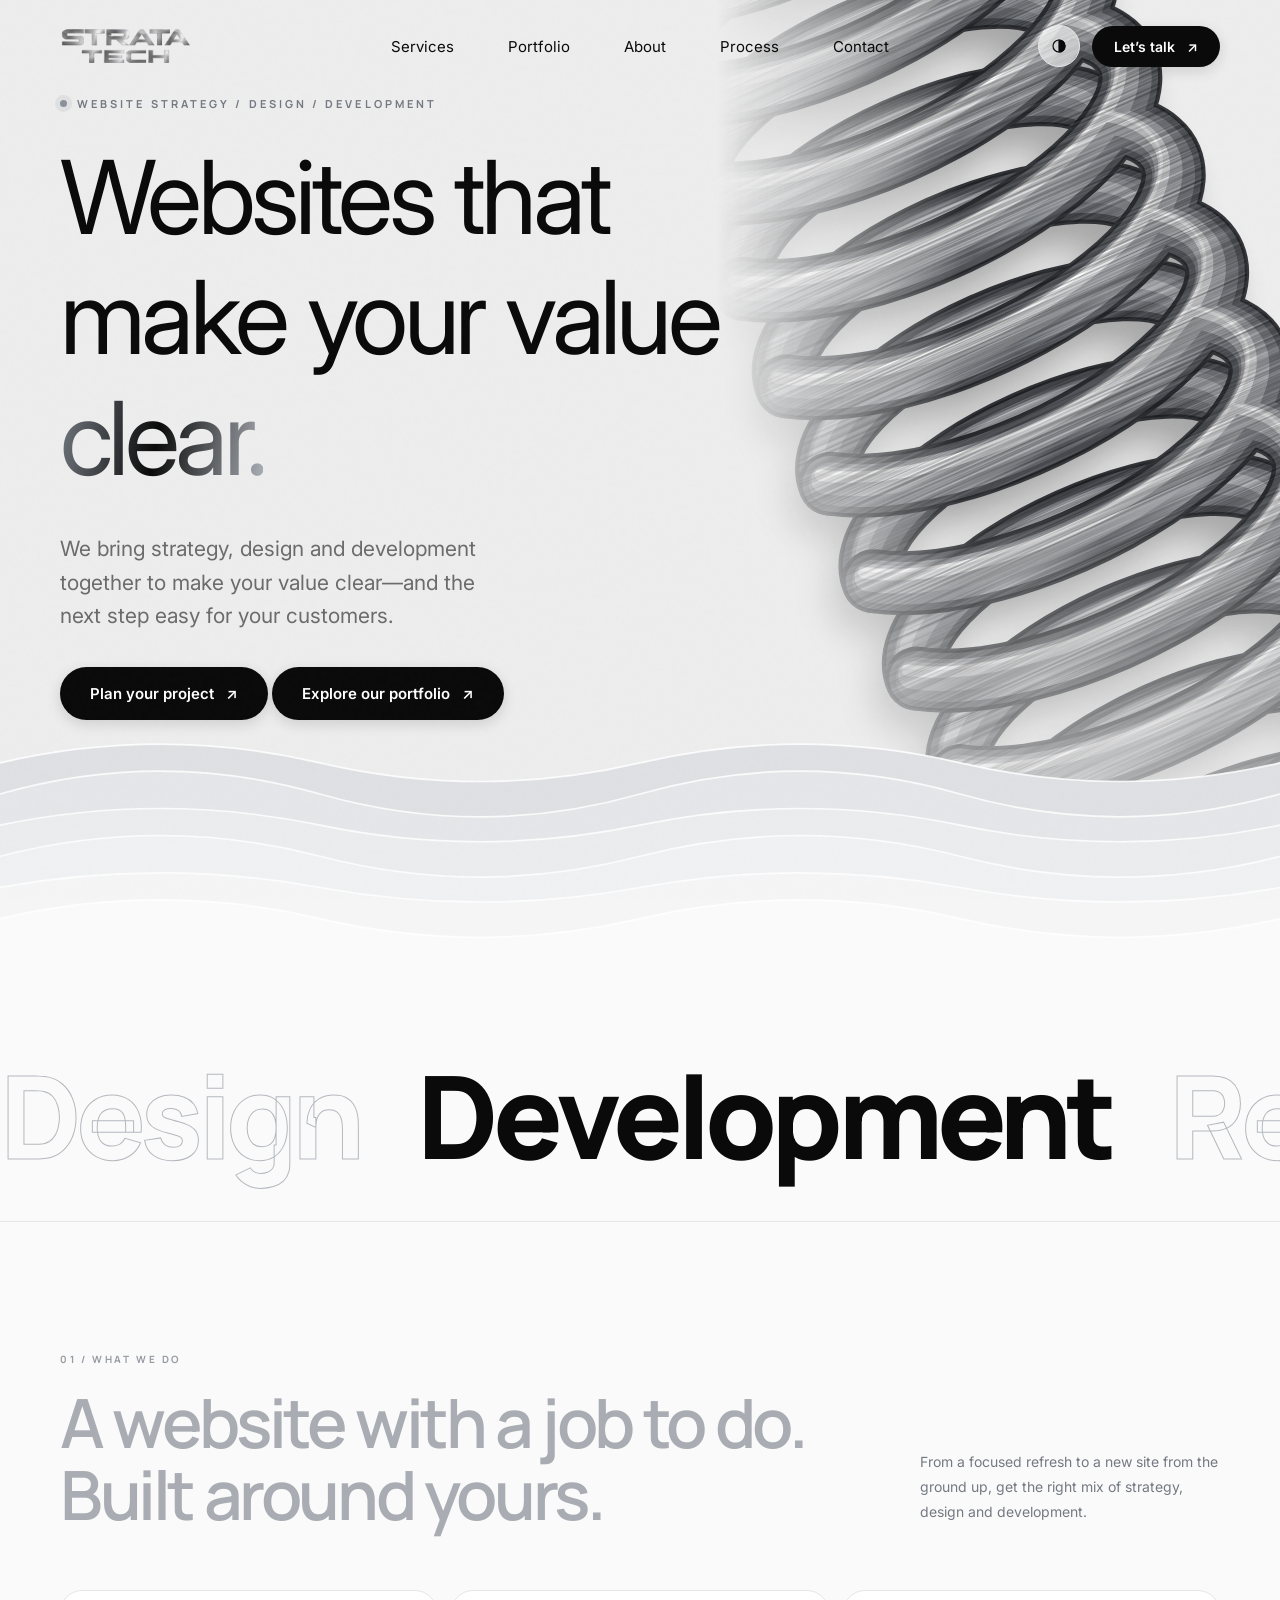
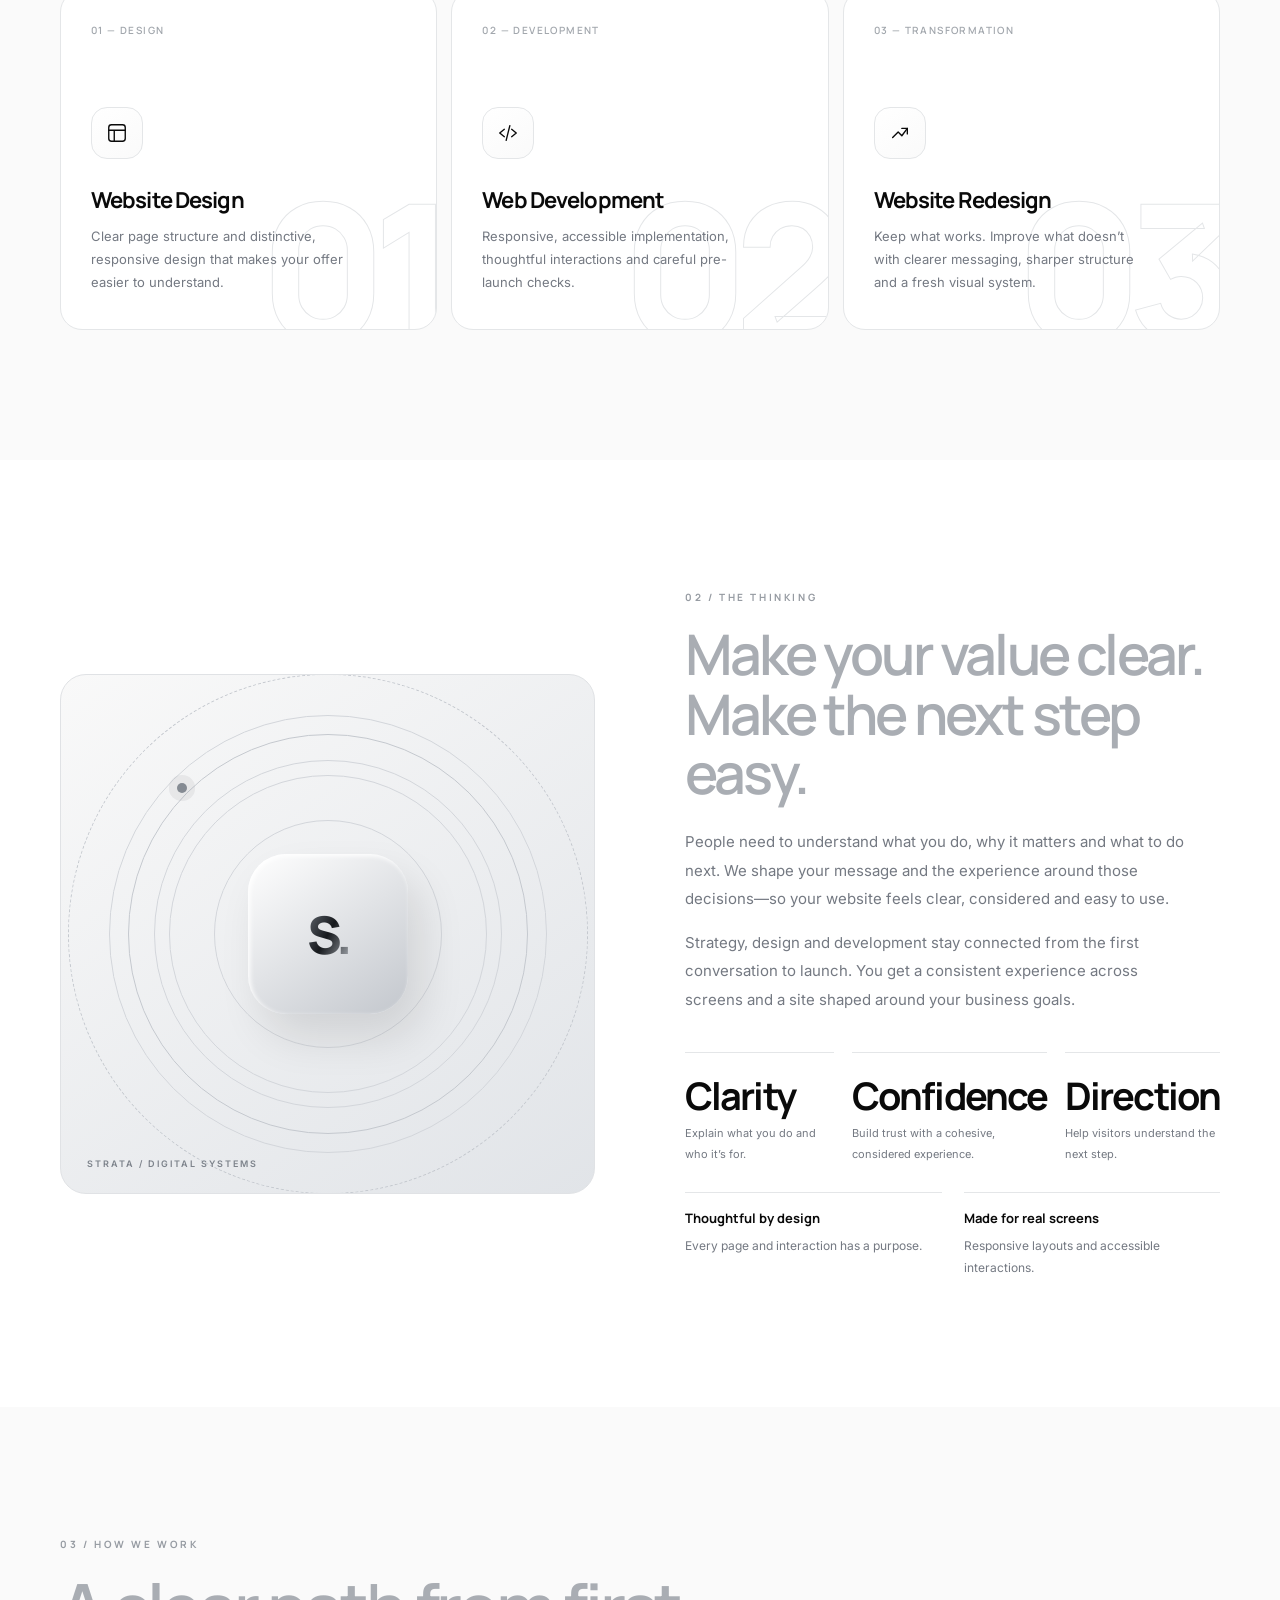
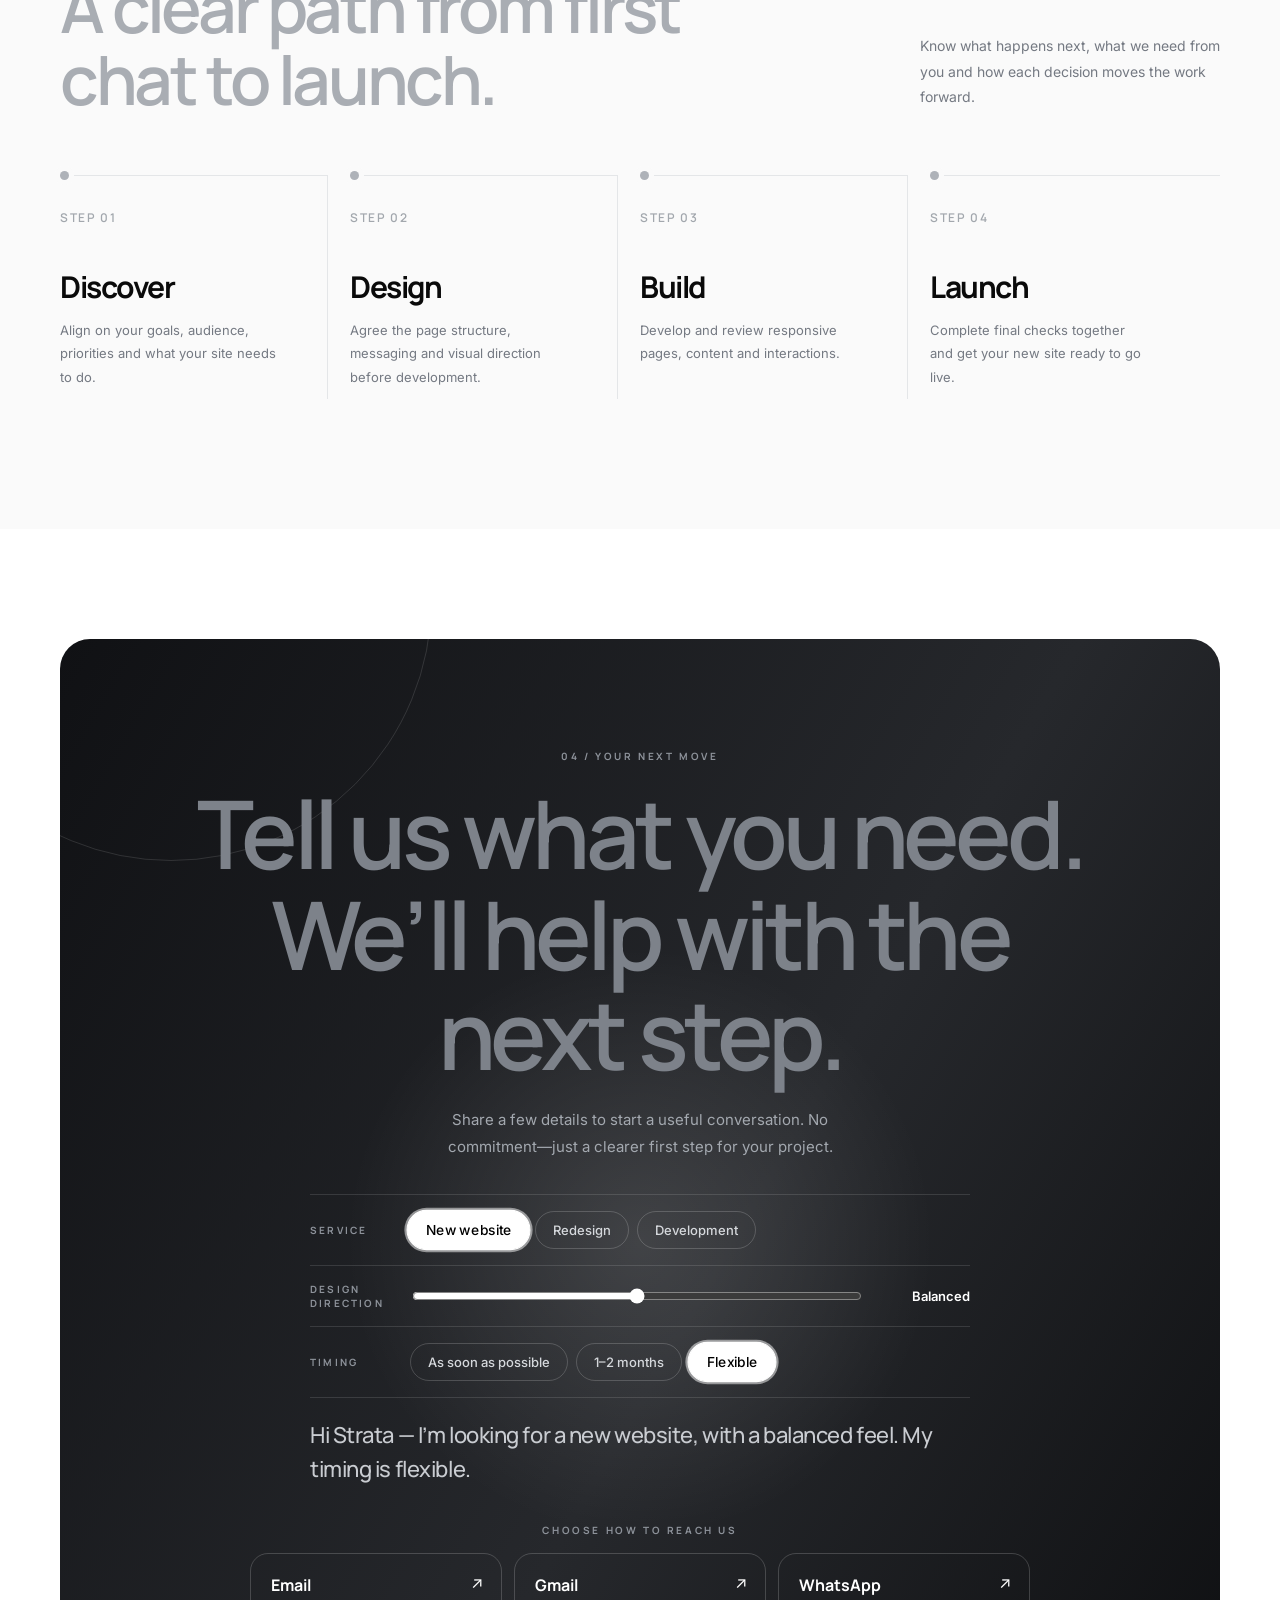
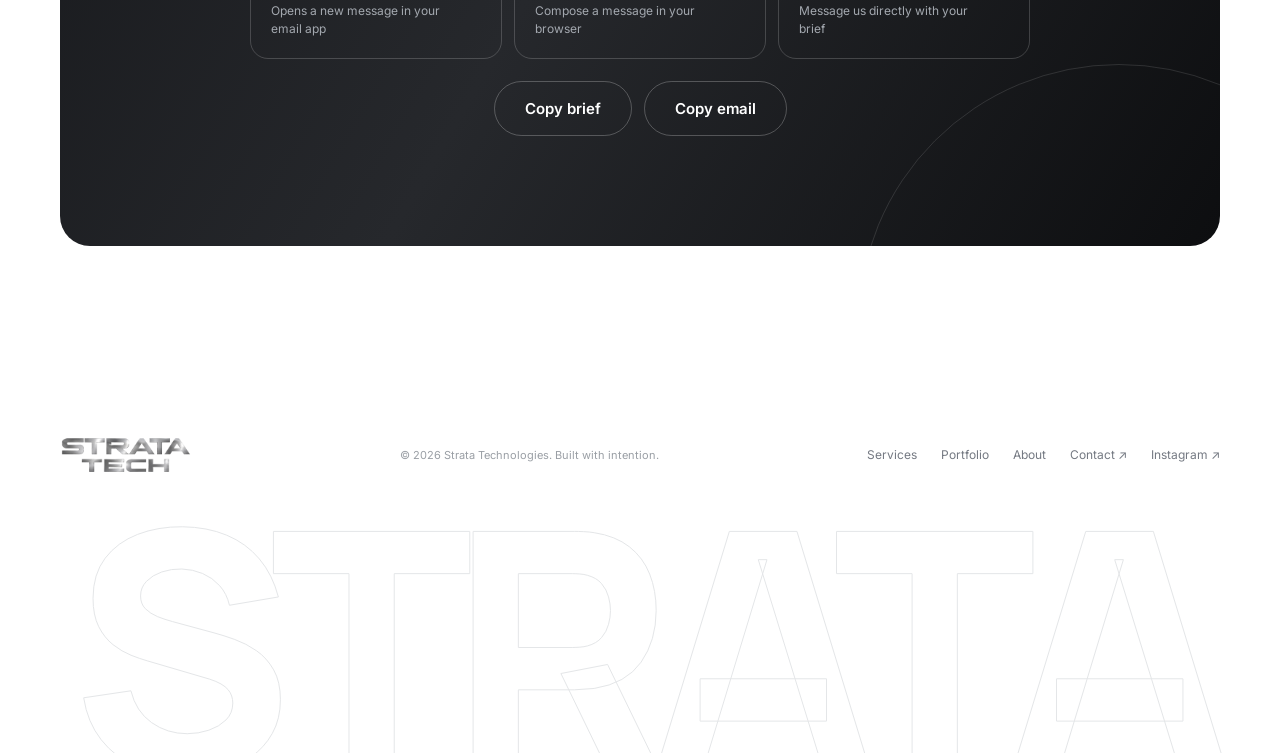
==== commit 91765f6b: "Refine homepage and portfolio navigation Co-authored-by: Copilot <223556219+Copilot@users.noreply.gi" ====
--- a/index.html
+++ b/index.html
@@ -35,7 +35,6 @@
 }
 </script>
 <link rel="preconnect" href="https://fonts.googleapis.com"><link rel="preconnect" href="https://fonts.gstatic.com" crossorigin>
-<link rel="stylesheet" href="/site.css">
 <link href="https://fonts.googleapis.com/css2?family=Inter:wght@400;500;600&family=Manrope:wght@400;500;600;700;800&display=swap" rel="stylesheet">
 <script>try{var savedTheme=localStorage.getItem('strata-theme');if(savedTheme)document.documentElement.setAttribute('data-theme',savedTheme)}catch(e){}</script>
 <style>
@@ -67,10 +66,10 @@
 .grain{position:fixed;inset:0;pointer-events:none;z-index:50;opacity:.13;background-image:url("data:image/svg+xml,%3Csvg viewBox='0 0 180 180' xmlns='http://www.w3.org/2000/svg'%3E%3Cfilter id='n'%3E%3CfeTurbulence type='fractalNoise' baseFrequency='.9' numOctaves='3' stitchTiles='stitch'/%3E%3C/filter%3E%3Crect width='100%25' height='100%25' filter='url(%23n)' opacity='.12'/%3E%3C/svg%3E")}
 /* header */
 header{position:fixed;top:0;left:0;width:100%;height:92px;z-index:70;display:flex;align-items:center;padding-top:env(safe-area-inset-top,0px);transition:background .4s,height .4s,backdrop-filter .4s,transform .5s var(--ease)}
-header.s{height:68px;background:color-mix(in srgb,var(--bg) 72%,transparent);backdrop-filter:blur(16px);-webkit-backdrop-filter:blur(16px);border-bottom:1px solid var(--line)}header.h{transform:translateY(-100%)}
+header.s{height:68px}header.h{transform:translateY(-100%)}
 .nav{display:flex;align-items:center;justify-content:space-between}.logo-link img{height:38px;width:auto;display:block;transition:transform .5s var(--spring)}.logo-link:hover img{transform:scale(1.06)}
 .links{position:absolute;left:50%;transform:translateX(-50%);display:flex;gap:34px;font-size:15px}
-.links a,.foot a{position:relative}.links a:after,.foot a:after{content:"";position:absolute;left:0;bottom:-4px;height:1px;width:100%;background:currentColor;transform:scaleX(0);transform-origin:left;transition:transform .35s var(--ease)}.links a:hover:after,.foot a:hover:after{transform:scaleX(1)}
+.links a,.foot a{position:relative}.links a{display:inline-flex;align-items:center;padding:8px 10px;border-radius:100px;transition:background .3s var(--ease),color .3s var(--ease)}.links a:hover{background:var(--ink);color:var(--bg)}.links a:after,.foot a:after{content:"";position:absolute;left:0;bottom:-4px;height:1px;width:100%;background:currentColor;transform:scaleX(0);transform-origin:left;transition:transform .35s var(--ease)}.links a:hover:after{transform:scaleX(0)}.foot a:hover:after{transform:scaleX(1)}
 .btn{display:inline-flex;align-items:center;gap:12px;border-radius:100px;background:var(--ink);color:var(--bg);padding:17px 30px;font:600 15px Inter;position:relative;overflow:hidden;isolation:isolate;box-shadow:0 4px 14px #00000022;transition:transform .35s var(--spring),box-shadow .3s}
 .btn:after{content:"";position:absolute;top:0;left:-70%;width:45%;height:100%;background:linear-gradient(100deg,transparent,rgba(255,255,255,.38),transparent);transform:skewX(-20deg);animation:shine 4.5s ease-in-out infinite}
 @keyframes shine{0%,62%{left:-70%}100%{left:135%}}
@@ -79,13 +78,13 @@
 .hero{min-height:680px;height:100svh;background:var(--hero);position:relative;overflow:hidden;display:flex;align-items:center;padding-bottom:110px}
 .hero-content{position:relative;z-index:2;padding-top:70px}
 .eyebrow{display:flex;align-items:center;gap:10px;font:700 11px Manrope;letter-spacing:.28em;text-transform:uppercase;color:var(--muted);margin-bottom:26px}.eyebrow i{width:7px;height:7px;border-radius:50%;background:#8b929a;box-shadow:0 0 0 5px #8b929a22;animation:pulse 2.4s infinite}@keyframes pulse{50%{box-shadow:0 0 0 11px #8b929a00}}
-.hero h1{font:400 clamp(46px,8.4vw,102px)/1.02 Inter;letter-spacing:-.045em;margin:0 0 30px}
+.hero h1{font:400 clamp(46px,8.4vw,102px)/1.1 Inter;letter-spacing:-.045em;margin:0 0 30px}
 .hero h1 .ln{display:block;overflow:hidden;padding-bottom:.08em}.hero h1 .wd{display:inline-block;opacity:0;transform:translateY(110%) rotate(5deg) scale(.96);transition:transform .9s cubic-bezier(.16,1,.3,1),opacity .45s ease-out}.go .hero h1 .wd{opacity:1;transform:translateY(0) rotate(0) scale(1);transition-delay:calc(var(--i)*.06s)}
 .hero h1 em{font-style:normal;background:linear-gradient(100deg,#777d85,var(--ink) 48%,#aeb3ba);-webkit-background-clip:text;background-clip:text;color:transparent}
 .hero-copy{font-size:clamp(16px,1.8vw,21px);color:#6b6b6b;margin:0 0 34px;max-width:460px;line-height:1.6;opacity:0;transform:translateY(20px);transition:all 1s var(--ease) .9s}.go .hero-copy,.go .hero .btn-w{opacity:1;transform:none}.btn-w{opacity:0;transform:translateY(20px);transition:all 1s var(--ease) 1.1s;display:inline-block}
 .ribbon{position:absolute;right:-6%;top:-6%;height:112%;width:min(52vw,640px);z-index:1;pointer-events:none;-webkit-mask-image:linear-gradient(to right,transparent 0,#000 38%),linear-gradient(to bottom,#000 55%,transparent 100%);-webkit-mask-composite:source-in;mask-image:linear-gradient(to right,transparent 0,#000 38%),linear-gradient(to bottom,#000 55%,transparent 100%);mask-composite:intersect;will-change:transform}.ribbon svg{width:100%;height:100%;display:block;overflow:visible}
 .spin{animation:spinCoil 6s linear infinite}@keyframes spinCoil{to{transform:translateY(100px)}}
-.meta{position:absolute;z-index:2;bottom:128px;left:max(24px,calc((100% - 1160px)/2));right:max(24px,calc((100% - 1160px)/2));display:flex;justify-content:space-between;font:600 10px Inter;letter-spacing:.22em;text-transform:uppercase;color:var(--muted)}.meta i{display:inline-block;width:1px;height:26px;background:linear-gradient(var(--muted),transparent);vertical-align:middle;margin-right:12px;animation:cue 1.6s infinite}@keyframes cue{50%{transform:scaleY(.4);transform-origin:top}}
+.meta{position:absolute;z-index:2;bottom:90px;left:max(24px,calc((100% - 1160px)/2));right:max(24px,calc((100% - 1160px)/2));display:flex;justify-content:space-between;font:600 10px Inter;letter-spacing:.22em;text-transform:uppercase;color:var(--muted)}.meta i{display:inline-block;width:1px;height:26px;background:linear-gradient(var(--muted),transparent);vertical-align:middle;margin-right:12px;animation:cue 1.6s infinite}@keyframes cue{50%{transform:scaleY(.4);transform-origin:top}}
 .strata-band{line-height:0;overflow:hidden;position:relative;z-index:3;margin-top:-90px;pointer-events:none}.strata-band svg{display:block;width:100%;height:270px}.sl{animation:slideL 30s linear infinite}@keyframes slideL{to{transform:translateX(600px)}}
 /* marquee */
 .mq{overflow:hidden;padding:48px 0;background:var(--bg2);border-bottom:1px solid var(--line)}.mq-t{display:flex;width:max-content;animation:mq 36s linear infinite}.mq:hover .mq-t{animation-play-state:paused}
@@ -143,26 +142,30 @@
 .lb2{font:700 10px Manrope;letter-spacing:.26em;text-transform:uppercase;color:#8d929a;margin-bottom:16px}.ch{display:grid;grid-template-columns:repeat(auto-fit,minmax(210px,1fr));gap:12px;max-width:780px;margin:0 auto 22px;text-align:left}.chn{display:block;position:relative;border:1px solid #ffffff2e;border-radius:18px;padding:20px 44px 20px 20px;color:#fff;transition:all .4s var(--spring)}.chn[hidden]{display:none}.chn:hover{background:#fff;color:#000;transform:translateY(-4px)}.chn b{font:700 16px Manrope;display:block;margin-bottom:6px}.chn small{font-size:12px;line-height:1.5;color:#a3a8af;display:block}.chn:hover small{color:#555}.chn span{position:absolute;right:18px;top:18px;transition:transform .3s}.chn:hover span{transform:translate(3px,-3px)}
 .toast{position:fixed;left:50%;bottom:calc(28px + env(safe-area-inset-bottom,0px));transform:translate(-50%,30px);background:var(--ink);color:var(--bg);font:600 13px Inter;padding:12px 20px;border-radius:100px;opacity:0;pointer-events:none;transition:all .4s var(--spring);z-index:95}.toast.on{opacity:1;transform:translate(-50%,0)}
 @media(max-width:600px){.lb{width:100%}#vo{text-align:left}}
-@media(max-width:900px){.links{display:flex;position:absolute;left:0;top:100%;transform:none;width:100%;justify-content:flex-start;gap:24px;padding:12px max(24px,calc((100% - 1160px)/2));overflow-x:auto;white-space:nowrap;background:color-mix(in srgb,var(--bg) 90%,transparent);backdrop-filter:blur(16px);-webkit-backdrop-filter:blur(16px);border-bottom:1px solid var(--line);font-size:13px;scrollbar-width:none}.links::-webkit-scrollbar{display:none}.about{grid-template-columns:1fr;gap:50px}.grid{grid-template-columns:1fr 1fr}.pl{grid-template-columns:1fr 1fr;row-gap:36px}.pi:nth-child(2){border-right:0;margin-right:0}.top{display:block}.intro{margin-top:18px}.ribbon{width:70vw;right:-22%}}
+@media(max-width:900px){.about{grid-template-columns:1fr;gap:50px}.grid{grid-template-columns:1fr 1fr}.pl{grid-template-columns:1fr 1fr;row-gap:36px}.pi:nth-child(2){border-right:0;margin-right:0}.top{display:block}.intro{margin-top:18px}.ribbon{width:70vw;right:-22%}}
+@media(min-width:740px) and (max-width:900px){header .nav{gap:12px}.links{position:static;left:auto;top:auto;transform:none;flex:1;min-width:0;justify-content:center;gap:clamp(4px,.6vw,6px);padding:0;overflow:visible;white-space:nowrap;background:transparent;backdrop-filter:none;-webkit-backdrop-filter:none;border:0;box-shadow:none;font-size:13px}.links a{flex:0 0 auto;padding:8px 10px}.nr{gap:8px}}
+@media(max-width:740px){header .links{display:flex;position:absolute;left:0;top:100%;transform:none;width:100%;justify-content:flex-start;gap:18px;padding:12px max(24px,calc((100% - 1160px)/2));overflow-x:auto;white-space:nowrap;background:transparent;backdrop-filter:none;-webkit-backdrop-filter:none;border:0;font-size:13px;scrollbar-width:none}.links::-webkit-scrollbar{display:none}header .links a{flex:0 0 auto;padding:8px 10px;border-radius:100px;color:var(--muted);transition:background .3s var(--ease),color .3s var(--ease)}header .links a[aria-current="location"]:not(:hover){color:var(--ink)}header .links a[aria-current="location"]:not(:hover):after{transform:scaleX(1)}header.s .links{top:calc(100% + 10px)}}
 @media(max-width:900px){section[id]{scroll-margin-top:140px}}
-@media(max-width:600px){.wrap{width:calc(100% - 36px)}.links{padding:12px 18px;gap:20px}section{padding:88px 0}.grid{grid-template-columns:1fr}.card{min-height:290px}.pl{grid-template-columns:1fr}.pi{border-right:0!important;margin-right:0!important}.pi h3{margin-top:18px}.hero{align-items:flex-end;padding-bottom:140px}.ribbon{width:92vw;right:-38%;top:-4%;height:70%;opacity:.3}.meta{display:none}.strata-band{margin-top:-60px}.strata-band svg{height:190px}.panel{height:380px}.orbit{width:300px;height:300px}.orbit.o2{width:380px;height:380px}.stats{gap:10px}.stat b{font-size:28px}.box{padding:80px 20px}.foot{flex-wrap:wrap}}
+@media(max-width:600px){.wrap{width:calc(100% - 36px)}.links{padding:12px 18px;gap:12px}section{padding:88px 0}.grid{grid-template-columns:1fr}.card{min-height:290px}.pl{grid-template-columns:1fr}.pi{border-right:0!important;margin-right:0!important}.pi h3{margin-top:18px}.hero{align-items:flex-end;padding-bottom:140px}.ribbon{width:92vw;right:-38%;top:-4%;height:70%;opacity:.3}.meta{display:none}.strata-band{margin-top:-60px}.strata-band svg{height:190px}.panel{height:380px}.orbit{width:300px;height:300px}.orbit.o2{width:380px;height:380px}.stats{gap:10px}.stat b{font-size:28px}.box{padding:80px 20px}.foot{flex-wrap:wrap}}
 @media(hover:none){.cur{display:none!important}}
 @media(prefers-reduced-motion:reduce){*,*:before,*:after{animation-duration:.01ms!important;animation-iteration-count:1!important;transition-duration:.01ms!important;scroll-behavior:auto!important}.rv,.sw .wd,.hero h1 .wd,.hero-copy,.btn-w{opacity:1!important;transform:none!important;filter:none!important}}
 :focus-visible{outline:3px solid #6f7782;outline-offset:4px}
 section[id]{scroll-margin-top:110px}
+:root[data-theme="dark"] .hero-copy{color:#c4c8ce}
 @media(prefers-color-scheme:dark){:root:not([data-theme="light"]) .hero-copy{color:#c4c8ce}}
 .chip[aria-pressed="true"]{box-shadow:0 0 0 2px #ffffff80}
 .box:before,.box:after{pointer-events:none}
 .skip{position:absolute;top:12px;left:-1000px;z-index:110;padding:12px 18px;background:var(--ink);color:var(--bg);border-radius:8px;font-weight:600}.skip:focus{left:18px}
-@media(max-width:900px){header .links{left:50%;top:calc(100% - 12px);transform:translateX(-50%);width:max-content;max-width:calc(100% - 24px);justify-content:center;gap:4px;padding:7px;border:1px solid var(--line);border-radius:100px;background:color-mix(in srgb,var(--bg) 88%,transparent);box-shadow:0 12px 32px #00000016}header.s .links{top:calc(100% + 10px)}header .links a{flex:0 0 auto;padding:10px 12px;border-radius:100px;color:var(--muted);transition:background .3s var(--ease),color .3s var(--ease)}header .links a:after{display:none}header .links a:hover,header .links a[aria-current="location"]{background:var(--ink);color:var(--bg)}}
-@media(max-width:600px){header .links{gap:2px;padding:6px;max-width:calc(100% - 20px)}header .links a{padding:9px 10px;font-size:12px}}
-@media(min-width:601px) and (max-width:900px){.hero{min-height:780px}.hero-content{padding-top:120px}.meta{display:none}}
+@media(max-width:600px){header .links{gap:12px;padding:12px 18px}header .links a{padding:9px 10px;font-size:12px}}
+@media(min-width:740px) and (max-width:900px){.hero{min-height:780px;align-items:flex-start;padding-top:125px}.hero-content{padding-top:0;margin:0 auto}.hero .eyebrow{transform:translateY(-17px)}.meta{display:none}}
+@media(min-width:601px) and (max-width:740px){.hero{min-height:780px;align-items:flex-start;padding-top:170px}.hero-content{padding-top:0;margin:0 auto}.hero .eyebrow{transform:none}.meta{display:none}}
+@media(min-width:601px) and (max-width:900px){.hero h1{line-height:1.15;margin-bottom:68px}.hero h1 .ln{padding-bottom:.04em}.hero-copy{max-width:520px;line-height:1.85;margin-bottom:68px}}
 @media(max-width:900px){header.h{transform:translateY(-200%)}}
 @media(max-width:600px){header{position:absolute;height:120px;align-items:flex-start;transform:none!important;background:transparent;transition:opacity .45s var(--ease),height .4s,background .4s}header.s{height:120px;opacity:0;pointer-events:none;background:transparent;backdrop-filter:none;-webkit-backdrop-filter:none;border-bottom:0}header.h{opacity:0;pointer-events:none}.nav{margin:0 auto;padding-top:8px}header .links,header.s .links{top:62px}.hero{height:auto;align-items:flex-start;padding:136px 0 45px}.hero-content{margin:0 auto;padding-top:0}section[id]{scroll-margin-top:16px}}
 @media(max-width:600px){header .links,header.s .links{background:transparent;border-color:transparent;box-shadow:none;backdrop-filter:none;-webkit-backdrop-filter:none}.nr{gap:8px;flex-shrink:0}.nav .btn.sm{padding:10px 12px;font-size:13px;white-space:nowrap}}
 @media(max-width:360px){.logo-link img{height:32px}.tg{width:36px;height:36px}.nr{gap:6px}.nav .btn.sm{padding:8px 10px;font-size:12px}}
 @media(max-width:600px){.hero .btn-w{display:flex;flex-direction:column;align-items:flex-start;gap:12px}.strata-band{margin-top:-30px}}
-@media(min-width:901px){.hero{min-height:880px;height:100svh}.hero-content{transform:translateY(-100px);z-index:4}.strata-band{margin-top:-160px}.links{left:50%;transform:translateX(-50%)}}
+@media(min-width:901px){.hero{min-height:880px;height:100svh}.hero-content{transform:translateY(-100px);z-index:4}.hero .eyebrow{transform:translateY(-4px)}.strata-band{margin-top:-160px}}
 </style>
 </head>
 <body>
